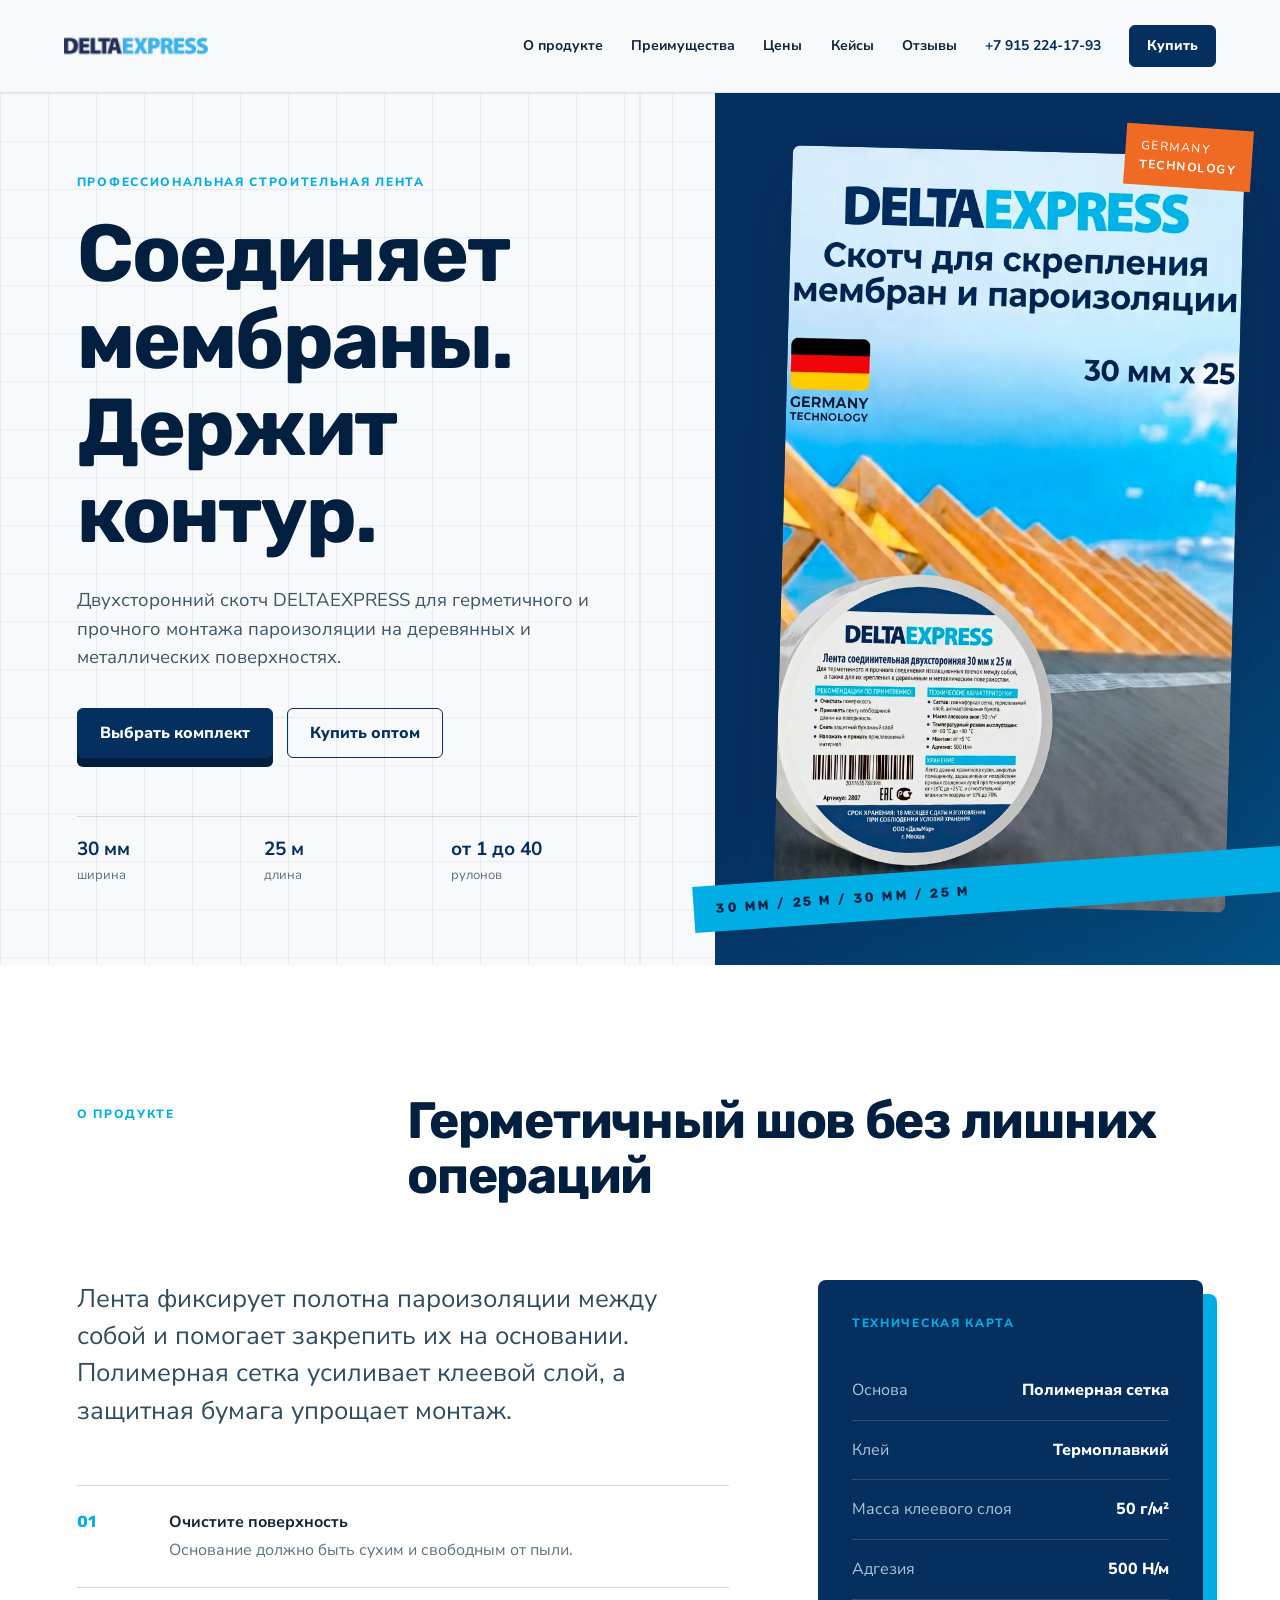
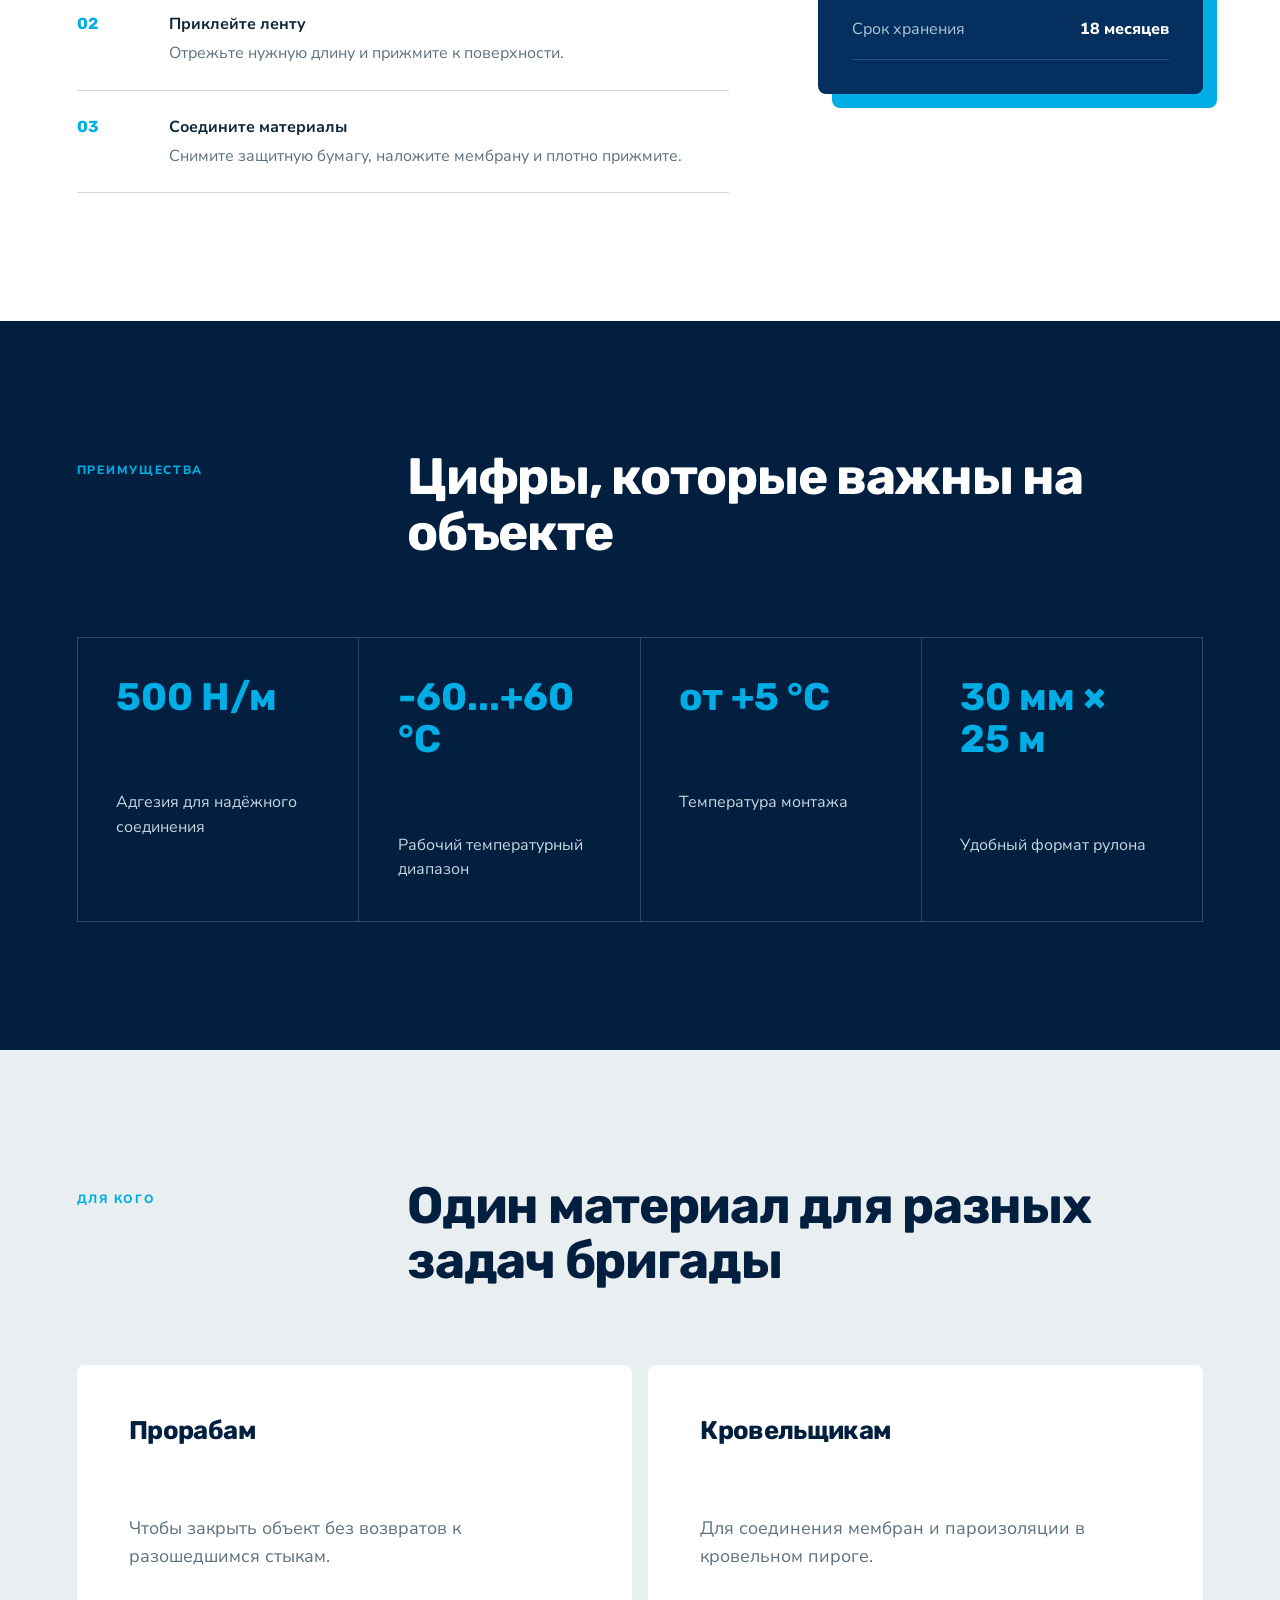
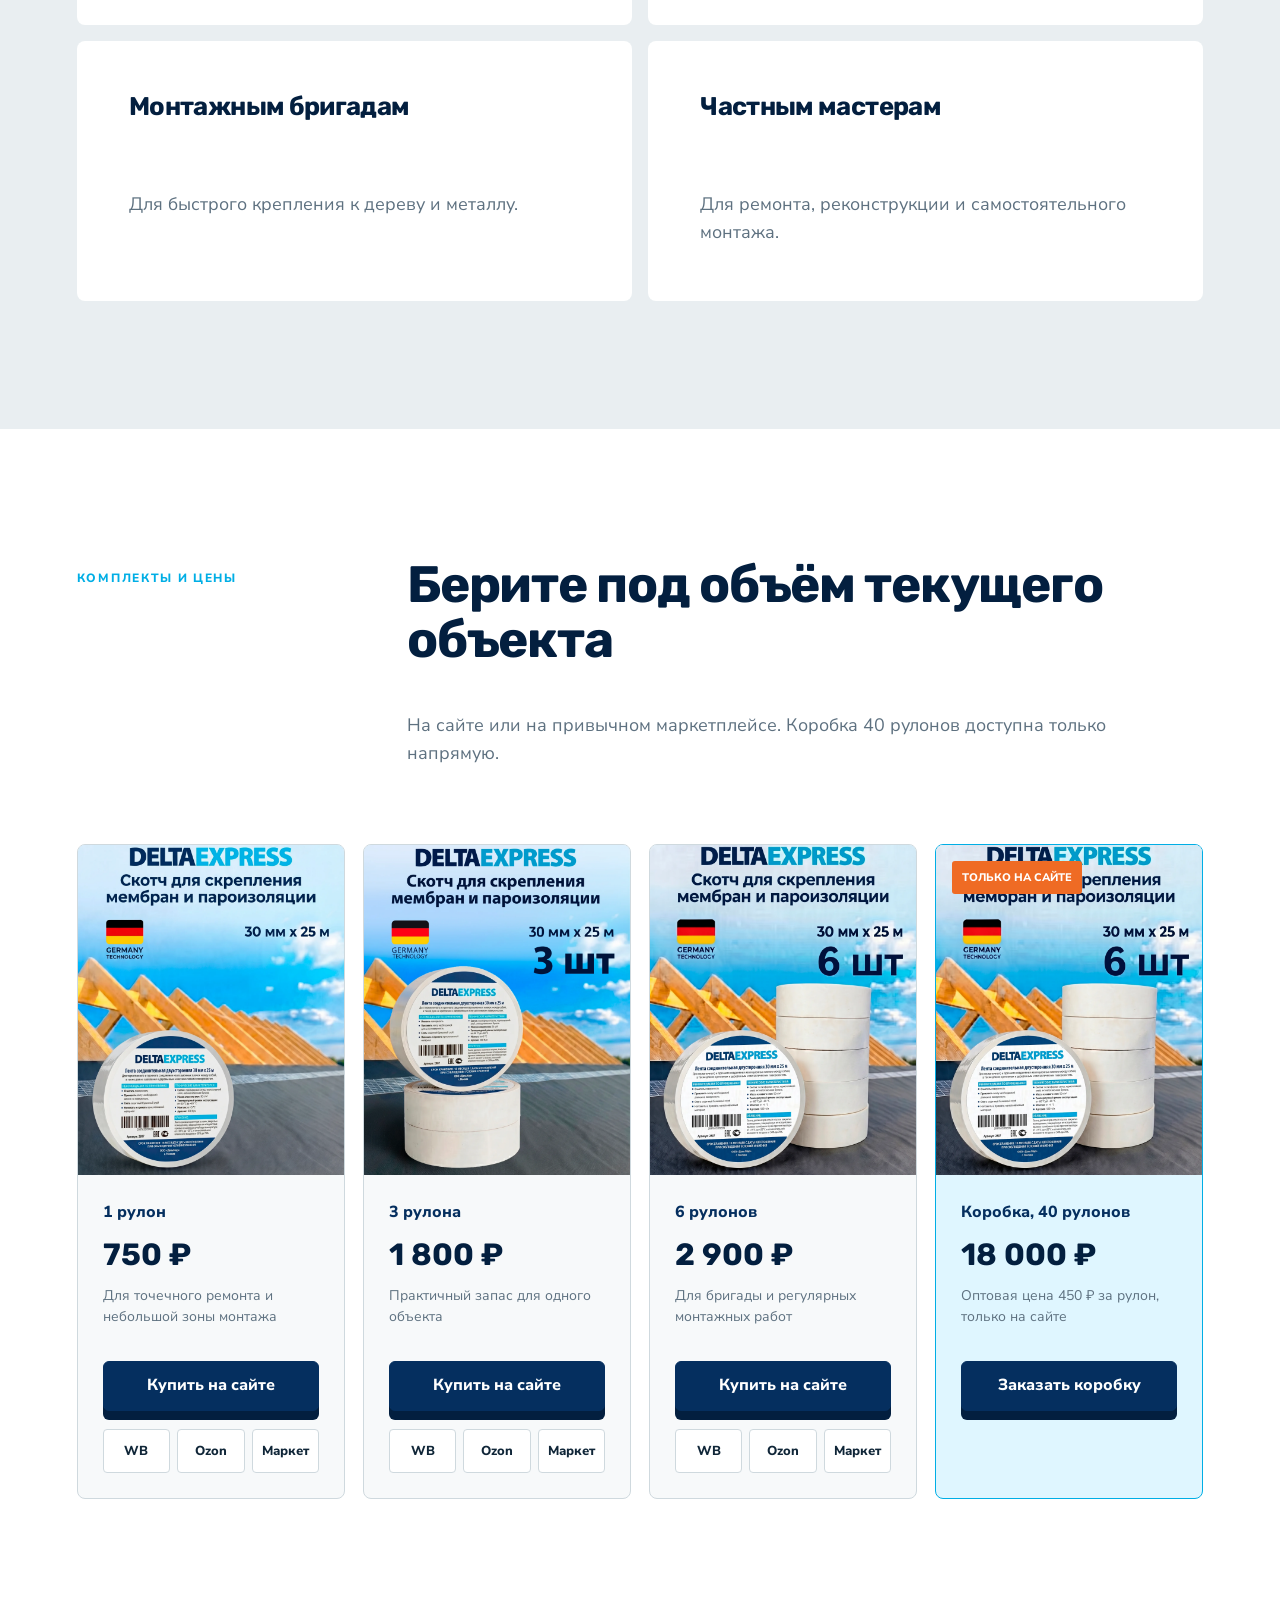
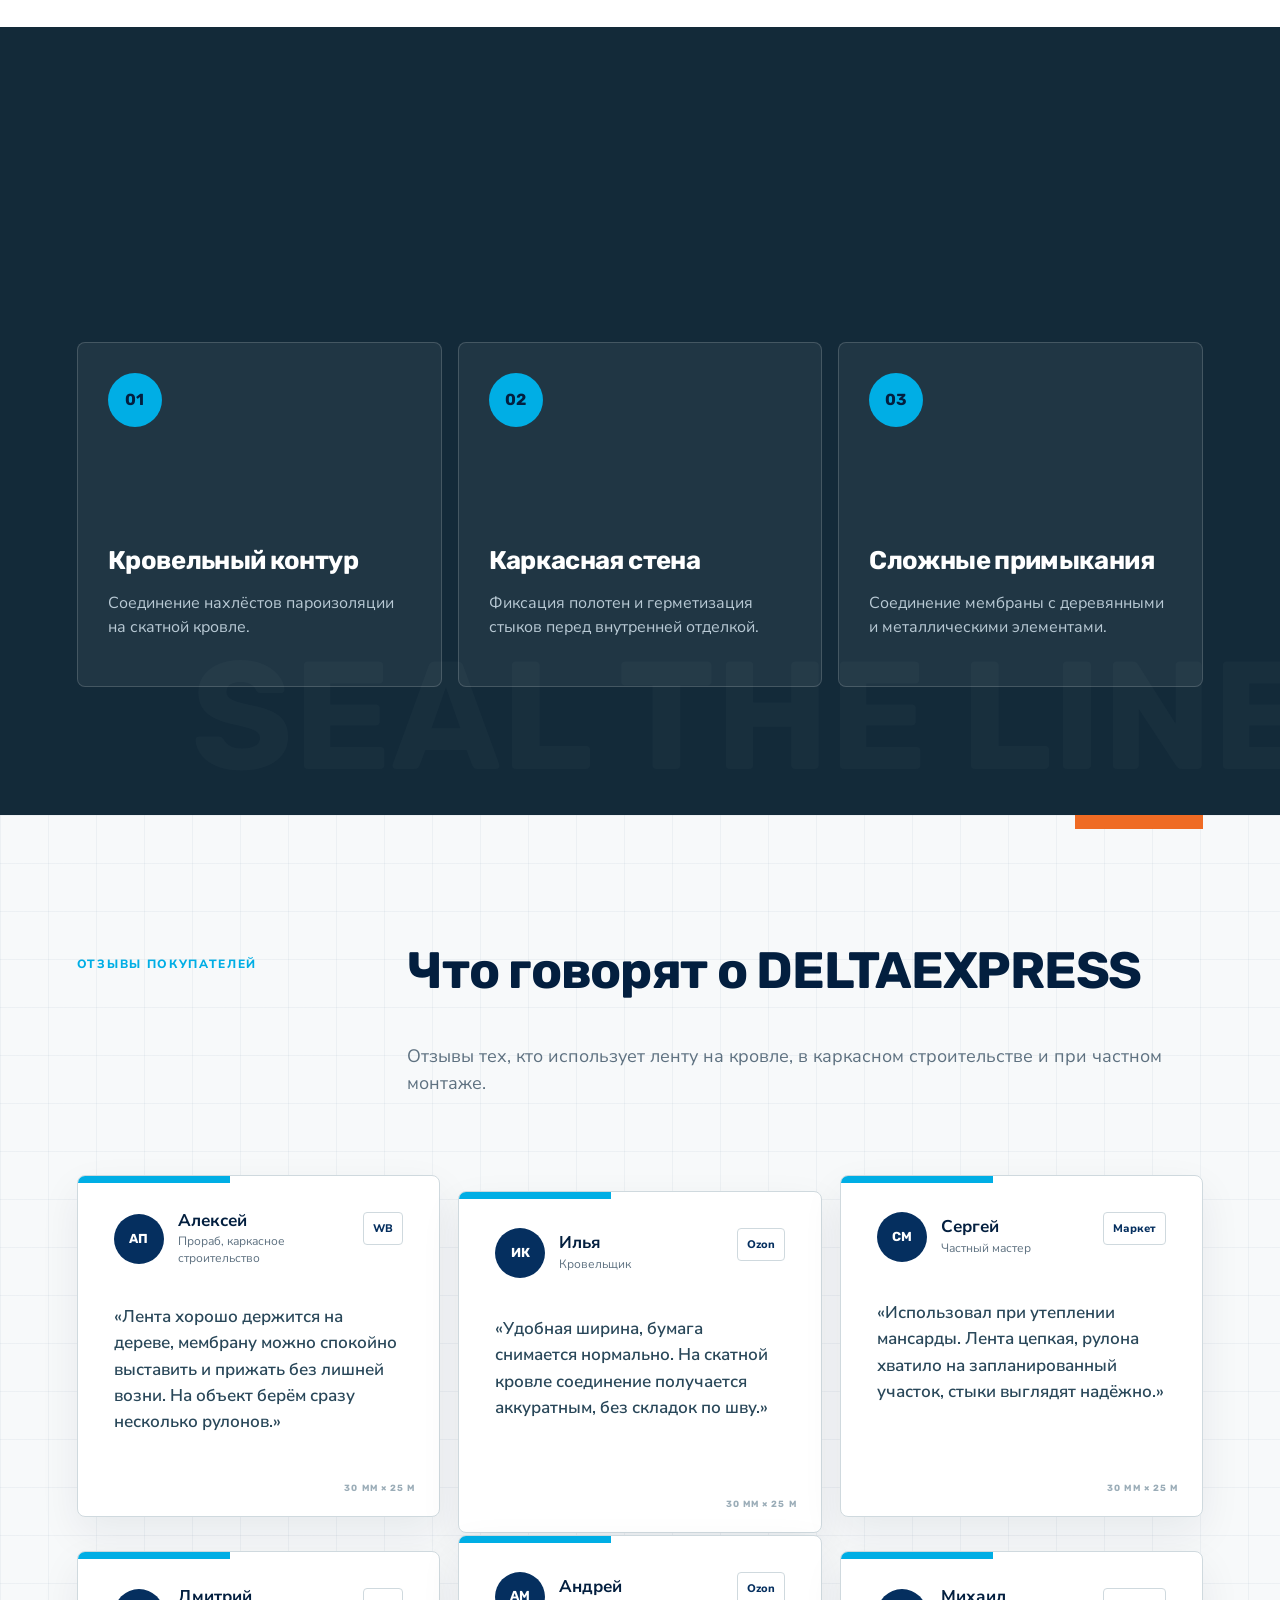
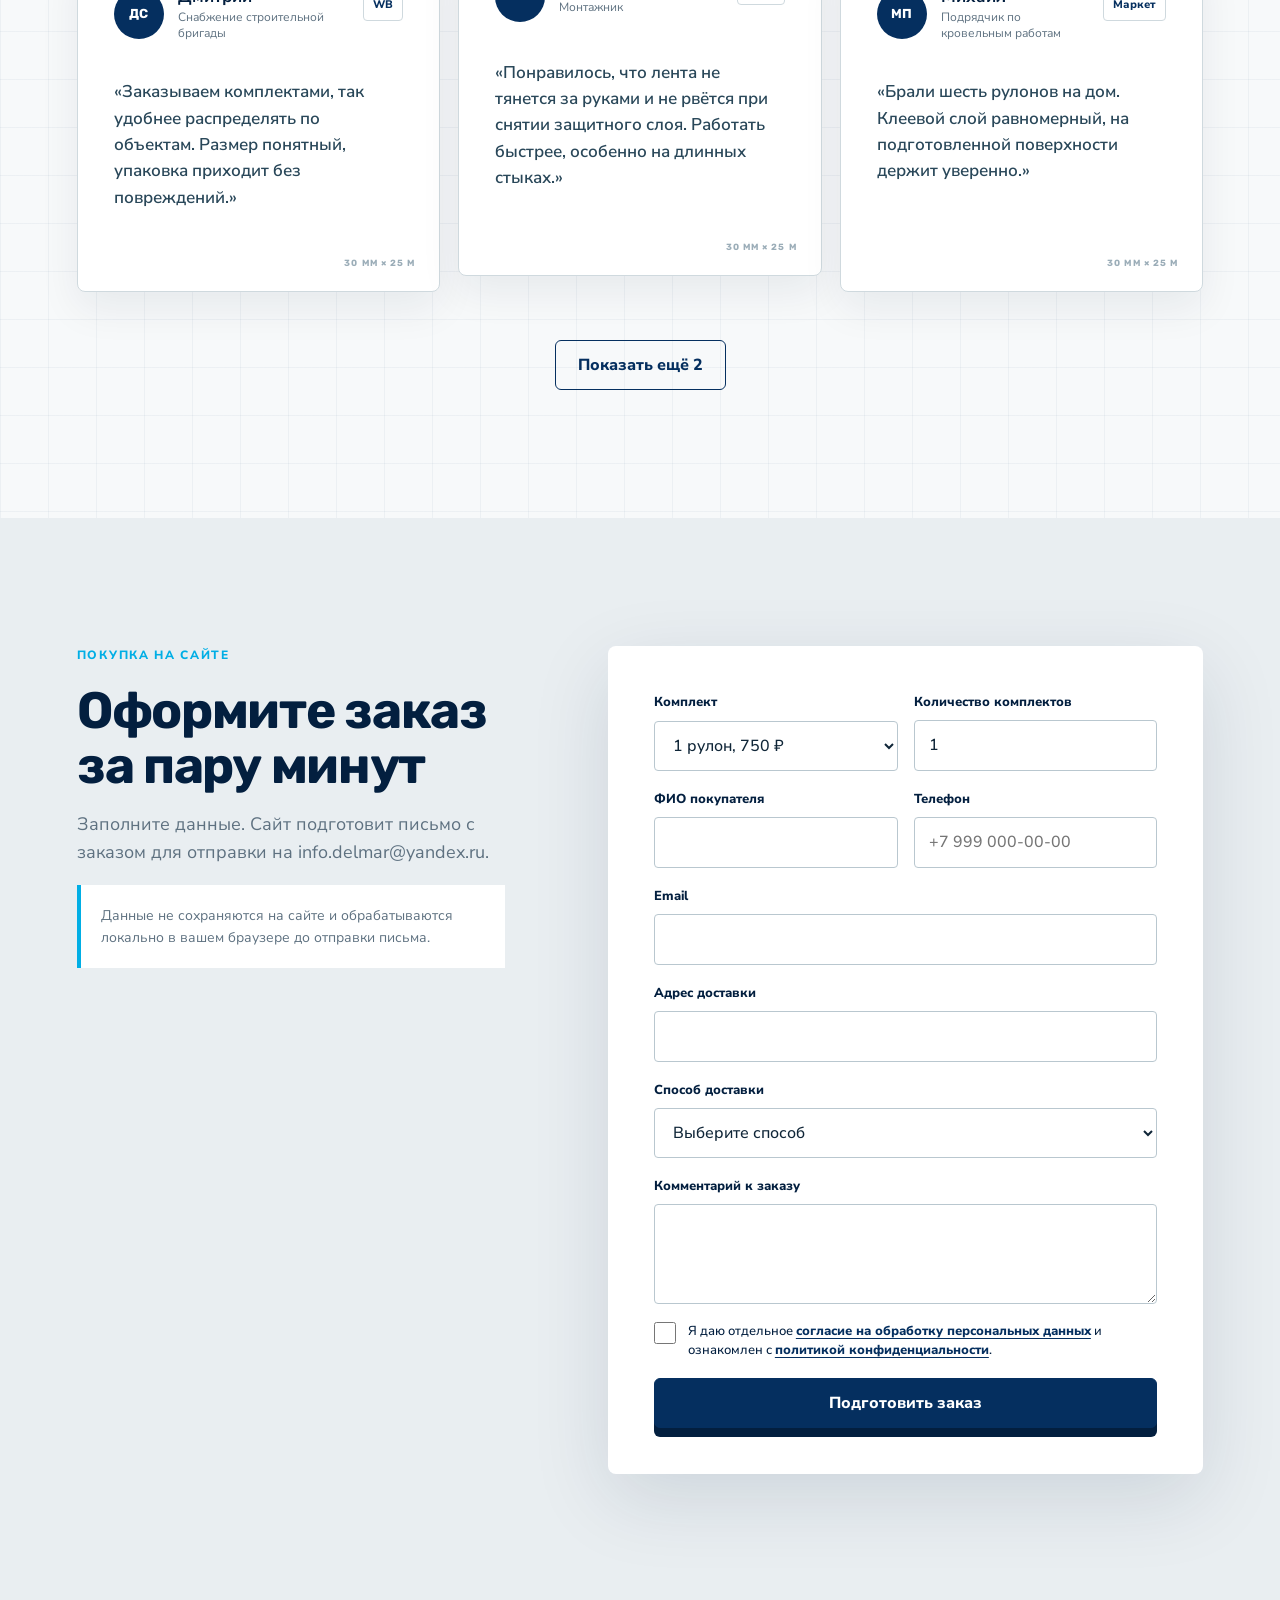
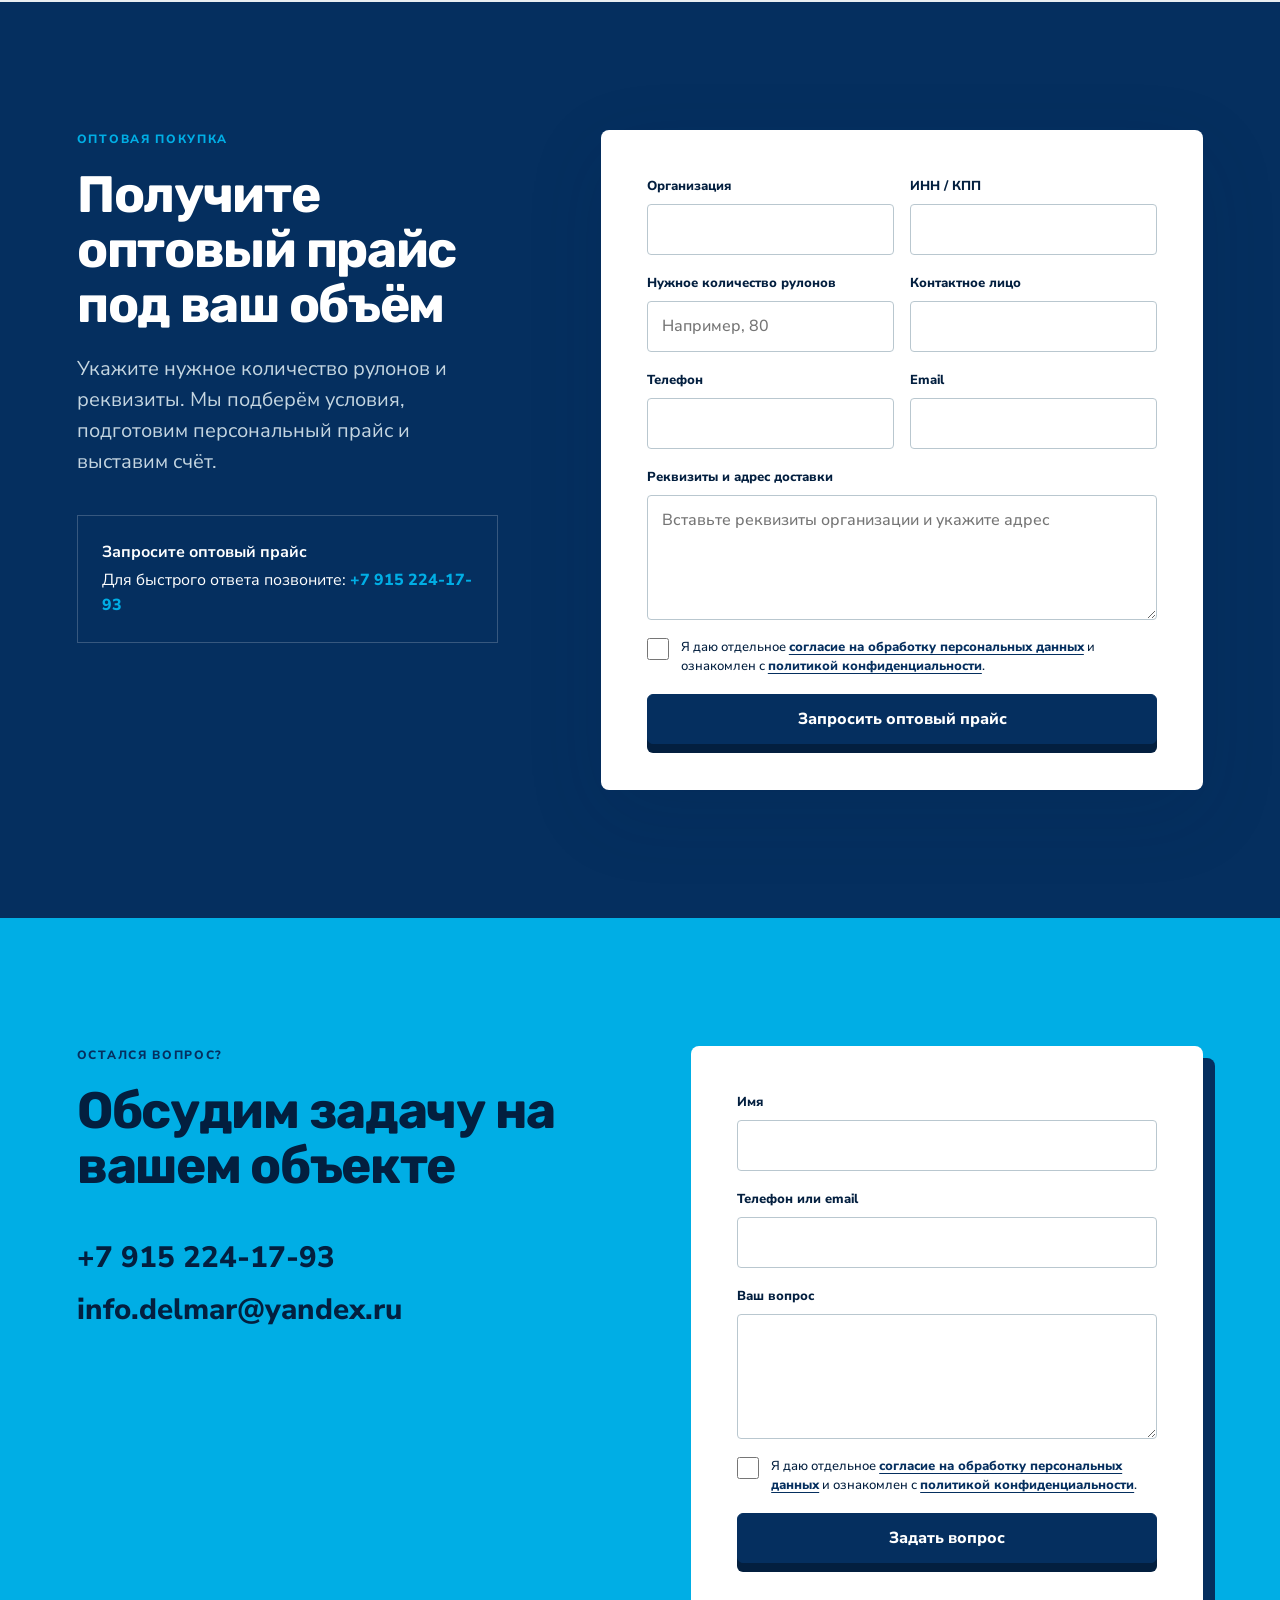
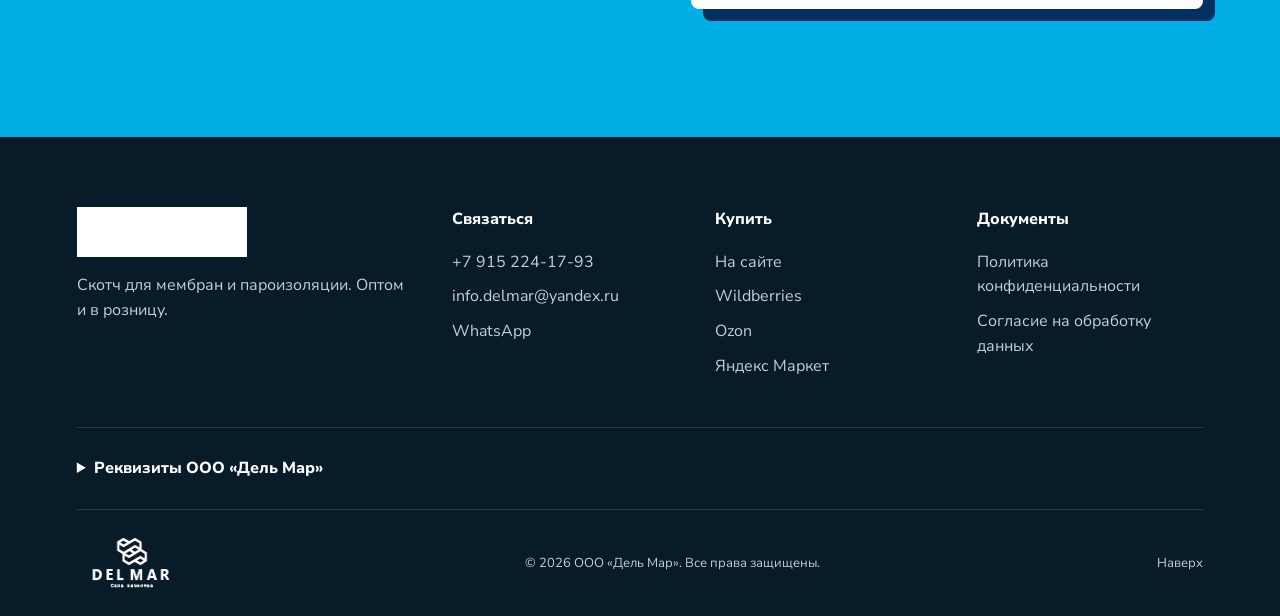
==== index.html @ 0ce765f4 "Add files via upload" ====
<!doctype html>
<html lang="ru">
<head>
  <meta charset="utf-8">
  <meta name="viewport" content="width=device-width, initial-scale=1">
  <meta name="description" content="Профессиональная двухсторонняя лента DELTAEXPRESS 30 мм × 25 м. Розница и оптовые коробки.">
  <meta property="og:title" content="DELTAEXPRESS | Держит контур">
  <meta property="og:description" content="Скотч для герметичного соединения мембран и пароизоляции. Оптом и в розницу.">
  <meta property="og:image" content="[data-uri]">
  <title>DELTAEXPRESS | Скотч для мембран и пароизоляции</title>
  <link rel="icon" href="[data-uri]">
  <style>
@import url("https://fonts.googleapis.com/css2?family=Nunito+Sans:wght@400;500;600;700;800&family=Rubik:wght@500;600;700&display=swap");

:root {
  --navy: #052f5f;
  --navy-deep: #031f3f;
  --cyan: #00aee5;
  --cyan-soft: #dff6ff;
  --orange: #ef6b24;
  --concrete: #e9eef1;
  --paper: #f7f9fa;
  --ink: #102638;
  --muted: #5e7180;
  --white: #ffffff;
  --line: #cfd9de;
  --shadow: 0 24px 80px rgba(3, 31, 63, 0.12);
}

* { box-sizing: border-box; }
html { scroll-behavior: smooth; }
body {
  margin: 0;
  background: var(--paper);
  color: var(--ink);
  font-family: "Nunito Sans", sans-serif;
  font-size: 16px;
  line-height: 1.55;
  overflow-x: hidden;
}
button, input, select, textarea { font: inherit; }
button, a { -webkit-tap-highlight-color: transparent; }
a { color: inherit; text-decoration: none; }
img { display: block; max-width: 100%; }
::selection { background: var(--cyan); color: var(--navy-deep); }

.site-header {
  position: sticky;
  top: 0;
  z-index: 30;
  display: flex;
  align-items: center;
  justify-content: space-between;
  width: 100%;
  padding: 16px clamp(20px, 5vw, 72px);
  background: rgba(247, 249, 250, 0.92);
  border-bottom: 1px solid rgba(5, 47, 95, 0.1);
  backdrop-filter: blur(16px);
}
.brand img { width: 144px; height: auto; mix-blend-mode: multiply; }
.nav { display: flex; align-items: center; gap: clamp(16px, 2.2vw, 36px); font-size: 14px; font-weight: 700; }
.nav a { transition: color 180ms ease; }
.nav a:hover { color: var(--cyan); }
.nav-phone { color: var(--navy); }
.menu-toggle { display: none; width: 48px; height: 48px; border: 0; background: transparent; }
.menu-toggle span { display: block; width: 24px; height: 2px; margin: 6px auto; background: var(--navy); }

.button {
  display: inline-flex;
  min-height: 50px;
  align-items: center;
  justify-content: center;
  padding: 13px 22px;
  border: 1px solid var(--navy);
  border-radius: 6px;
  background: var(--navy);
  color: var(--white);
  font-weight: 800;
  line-height: 1.15;
  cursor: pointer;
  box-shadow: 0 9px 0 var(--navy-deep);
  transition: transform 180ms ease, box-shadow 180ms ease, background 180ms ease;
}
.button:hover { transform: translateY(-2px); box-shadow: 0 11px 0 var(--navy-deep); }
.button:active { transform: translateY(5px); box-shadow: 0 4px 0 var(--navy-deep); }
.button:focus-visible, a:focus-visible, input:focus-visible, select:focus-visible, textarea:focus-visible, summary:focus-visible {
  outline: 3px solid var(--orange);
  outline-offset: 3px;
}
.button-small { min-height: 42px; padding: 10px 17px; box-shadow: none; }
.button-small:hover { box-shadow: none; }
.button-outline { background: transparent; color: var(--navy); box-shadow: none; }
.button-outline:hover { background: var(--cyan-soft); box-shadow: none; }
.button-full { width: 100%; }

.hero {
  position: relative;
  display: grid;
  grid-template-columns: minmax(0, 0.95fr) minmax(440px, 0.75fr);
  min-height: calc(100vh - 81px);
  overflow: hidden;
  background:
    linear-gradient(90deg, transparent 49.9%, rgba(5,47,95,.1) 50%, transparent 50.1%),
    linear-gradient(rgba(5,47,95,.06) 1px, transparent 1px),
    linear-gradient(90deg, rgba(5,47,95,.06) 1px, transparent 1px),
    var(--paper);
  background-size: 100% 100%, 48px 48px, 48px 48px, auto;
}
.hero-copy { display: flex; flex-direction: column; justify-content: center; padding: 80px clamp(24px, 6vw, 96px); }
.eyebrow { margin: 0 0 18px; color: var(--cyan); font-size: 12px; font-weight: 800; letter-spacing: .14em; text-transform: uppercase; }
h1, h2, h3 { margin: 0; color: var(--navy-deep); font-family: "Rubik", sans-serif; line-height: 1.08; letter-spacing: -.025em; }
h1 { max-width: 850px; font-size: clamp(46px, 6.3vw, 102px); }
h2 { max-width: 850px; font-size: clamp(34px, 4vw, 64px); }
h3 { font-size: clamp(20px, 2vw, 29px); }
.hero-lead { max-width: 700px; margin: 28px 0 0; color: #3f5667; font-size: clamp(18px, 1.45vw, 23px); }
.hero-actions { display: flex; flex-wrap: wrap; gap: 14px; margin-top: 36px; }
.hero-facts { display: grid; grid-template-columns: repeat(3, 1fr); gap: 0; max-width: 700px; margin-top: 58px; border-top: 1px solid var(--line); }
.hero-facts span { padding: 18px 20px 0 0; color: var(--muted); font-size: 13px; }
.hero-facts strong { display: block; color: var(--navy); font-size: 19px; }
.hero-visual { position: relative; min-height: 680px; padding: clamp(28px, 4vw, 64px); background: var(--navy); }
.hero-visual::before { content: ""; position: absolute; inset: 0; background: linear-gradient(145deg, transparent 58%, rgba(0,174,229,.27)); }
.hero-image-frame { position: absolute; inset: 58px 8% 58px 12%; overflow: hidden; border-radius: 8px; box-shadow: var(--shadow); transform: rotate(1.5deg); }
.hero-image-frame img { width: 100%; height: 100%; object-fit: cover; object-position: center 52%; transition: transform 800ms cubic-bezier(.2,.75,.2,1); }
.hero-visual:hover .hero-image-frame img { transform: scale(1.025); }
.product-stamp { position: absolute; top: 34px; right: 5%; display: flex; flex-direction: column; padding: 12px 15px; background: var(--orange); color: #fff; font-size: 12px; letter-spacing: .13em; transform: rotate(4deg); }
.measure-strip { position: absolute; left: -4%; bottom: 54px; width: 112%; padding: 13px 22px; overflow: hidden; background: var(--cyan); color: var(--navy-deep); font-family: "Rubik", sans-serif; font-size: 13px; font-weight: 700; letter-spacing: .2em; white-space: nowrap; transform: rotate(-4deg); }

.section { padding: clamp(80px, 10vw, 150px) clamp(22px, 6vw, 96px); }
.section-heading { display: grid; grid-template-columns: minmax(180px, .38fr) minmax(0, 1fr); align-items: start; gap: 28px; margin-bottom: clamp(48px, 6vw, 90px); }
.section-heading .eyebrow { padding-top: 12px; }
.section-heading > p:last-child { grid-column: 2; max-width: 760px; margin: 16px 0 0; color: var(--muted); font-size: 18px; }
.section-heading-light h2 { color: #fff; }

.product { background: #fff; }
.product-layout { display: grid; grid-template-columns: minmax(0, 1.1fr) minmax(320px, .65fr); gap: clamp(36px, 7vw, 112px); }
.large-copy { max-width: 850px; margin: 0; color: #304b5d; font-size: clamp(21px, 2vw, 30px); line-height: 1.45; }
.process-list { display: grid; gap: 0; margin: 56px 0 0; padding: 0; list-style: none; border-top: 1px solid var(--line); }
.process-list li { display: grid; grid-template-columns: 74px 1fr; gap: 18px; padding: 24px 0; border-bottom: 1px solid var(--line); }
.process-list span { color: var(--cyan); font-family: "Rubik", sans-serif; font-weight: 700; }
.process-list p { margin: 0; color: var(--muted); }
.process-list strong { display: block; margin-bottom: 4px; color: var(--ink); }
.spec-card { align-self: start; padding: 34px; background: var(--navy); color: #fff; border-radius: 8px; box-shadow: 14px 14px 0 var(--cyan); }
.spec-label { margin: 0 0 28px; color: var(--cyan); font-size: 12px; font-weight: 800; letter-spacing: .14em; text-transform: uppercase; }
.spec-card dl { margin: 0; }
.spec-card dl div { display: grid; grid-template-columns: 1fr auto; gap: 18px; padding: 17px 0; border-bottom: 1px solid rgba(255,255,255,.16); }
.spec-card dt { color: #aec6d7; }
.spec-card dd { margin: 0; font-weight: 800; text-align: right; }

.benefits { background: var(--navy-deep); }
.benefit-grid { display: grid; grid-template-columns: repeat(4, 1fr); border-top: 1px solid rgba(255,255,255,.18); border-left: 1px solid rgba(255,255,255,.18); }
.benefit-card { min-height: 250px; padding: clamp(24px, 3vw, 42px); border-right: 1px solid rgba(255,255,255,.18); border-bottom: 1px solid rgba(255,255,255,.18); }
.benefit-card strong { display: block; color: var(--cyan); font-family: "Rubik", sans-serif; font-size: clamp(29px, 3vw, 48px); line-height: 1.1; }
.benefit-card p { max-width: 220px; margin: 72px 0 0; color: #c6d5df; }

.audience { background: var(--concrete); }
.audience-grid { display: grid; grid-template-columns: repeat(2, 1fr); gap: 16px; }
.audience-card { min-height: 260px; padding: clamp(28px, 4vw, 54px); background: #fff; border: 1px solid transparent; border-radius: 8px; transition: transform 220ms ease, border-color 220ms ease; }
.audience-card:hover { transform: translateY(-5px); border-color: var(--cyan); }
.audience-card p { max-width: 470px; margin: 70px 0 0; color: var(--muted); font-size: 18px; }

.packs { background: #fff; }
.pack-grid { display: grid; grid-template-columns: repeat(4, minmax(0, 1fr)); gap: 18px; }
.pack-card { overflow: hidden; border: 1px solid var(--line); border-radius: 8px; background: var(--paper); transition: transform 220ms ease, box-shadow 220ms ease; }
.pack-card:hover { transform: translateY(-6px); box-shadow: var(--shadow); }
.pack-card-wholesale { background: var(--cyan-soft); border-color: var(--cyan); }
.pack-image { position: relative; height: 330px; overflow: hidden; background: #dbe9f0; }
.pack-image img { width: 100%; height: 100%; object-fit: cover; object-position: center 60%; transition: transform 450ms ease; }
.pack-card:hover .pack-image img { transform: scale(1.035); }
.only-site { position: absolute; top: 16px; left: 16px; padding: 8px 10px; border-radius: 3px; background: var(--orange); color: #fff; font-size: 11px; font-weight: 800; text-transform: uppercase; }
.pack-body { padding: 25px; }
.pack-count { margin: 0; color: var(--navy); font-weight: 800; }
.pack-price { margin: 6px 0; color: var(--navy-deep); font-family: "Rubik", sans-serif; font-size: clamp(27px, 2.4vw, 38px); font-weight: 700; }
.pack-note { min-height: 52px; margin: 0 0 24px; color: var(--muted); font-size: 14px; }
.market-links { display: grid; grid-template-columns: repeat(3, 1fr); gap: 7px; margin-top: 18px; }
.market-links a { display: flex; min-height: 44px; align-items: center; justify-content: center; border: 1px solid var(--line); border-radius: 4px; background: #fff; font-size: 13px; font-weight: 800; transition: border-color 180ms ease, color 180ms ease; }
.market-links a:hover { border-color: var(--cyan); color: var(--navy); }

.cases { position: relative; overflow: hidden; background: #132a39; }
.cases::after { content: "SEAL THE LINE"; position: absolute; right: -30px; bottom: -20px; color: rgba(255,255,255,.025); font-family: "Rubik", sans-serif; font-size: clamp(70px, 12vw, 180px); font-weight: 700; white-space: nowrap; }
.case-grid { position: relative; z-index: 1; display: grid; grid-template-columns: repeat(3, 1fr); gap: 16px; }
.case-card { min-height: 330px; padding: 30px; background: rgba(255,255,255,.06); border: 1px solid rgba(255,255,255,.16); border-radius: 8px; }
.case-card > span { display: inline-flex; width: 54px; height: 54px; align-items: center; justify-content: center; border-radius: 50%; background: var(--cyan); color: var(--navy-deep); font-family: "Rubik", sans-serif; font-weight: 700; }
.case-card div { margin-top: 120px; }
.case-card h3 { color: #fff; }
.case-card p { color: #b9cad5; }

.testimonials {
  position: relative;
  overflow: hidden;
  background:
    linear-gradient(rgba(5,47,95,.045) 1px, transparent 1px),
    linear-gradient(90deg, rgba(5,47,95,.045) 1px, transparent 1px),
    var(--paper);
  background-size: 48px 48px, 48px 48px, auto;
}
.testimonials::after {
  content: "";
  position: absolute;
  top: 0;
  right: 6vw;
  width: clamp(80px, 10vw, 160px);
  height: 14px;
  background: var(--orange);
}
.testimonials-heading { position: relative; z-index: 1; }
.testimonial-grid {
  position: relative;
  z-index: 1;
  display: grid;
  grid-template-columns: repeat(3, minmax(0, 1fr));
  gap: 18px;
}
.testimonial-card {
  position: relative;
  display: flex;
  min-height: 330px;
  flex-direction: column;
  padding: clamp(24px, 3vw, 36px);
  overflow: hidden;
  border: 1px solid var(--line);
  border-radius: 8px;
  background: #fff;
  box-shadow: 0 16px 42px rgba(3, 31, 63, .07);
  animation: testimonial-in 420ms both;
  transition: transform 220ms ease, border-color 220ms ease, box-shadow 220ms ease;
}
.testimonial-card:nth-child(2n) { transform: translateY(16px); }
.testimonial-card:hover {
  transform: translateY(-5px);
  border-color: var(--cyan);
  box-shadow: 0 24px 60px rgba(3, 31, 63, .12);
}
.testimonial-card:nth-child(2n):hover { transform: translateY(11px); }
.testimonial-card.is-testimonial-hidden { display: none; }
.testimonial-card::before {
  content: "";
  position: absolute;
  top: 0;
  left: 0;
  width: 42%;
  height: 7px;
  background: var(--cyan);
}
.testimonial-profile { display: grid; grid-template-columns: 50px minmax(0, 1fr) auto; gap: 14px; align-items: center; }
.testimonial-avatar {
  display: inline-flex;
  width: 50px;
  height: 50px;
  align-items: center;
  justify-content: center;
  border-radius: 50%;
  background: var(--navy);
  color: #fff;
  font-family: "Rubik", sans-serif;
  font-size: 13px;
  font-weight: 700;
}
.testimonial-profile h3 { font-family: "Nunito Sans", sans-serif; font-size: 17px; letter-spacing: 0; }
.testimonial-profile p { margin: 3px 0 0; color: var(--muted); font-size: 12px; line-height: 1.35; }
.testimonial-source {
  align-self: start;
  padding: 7px 9px;
  border: 1px solid var(--line);
  border-radius: 4px;
  color: var(--navy);
  font-size: 11px;
  font-weight: 800;
  transition: border-color 180ms ease, color 180ms ease, background 180ms ease;
}
.testimonial-source:hover { border-color: var(--cyan); background: var(--cyan-soft); }
.testimonial-card blockquote {
  margin: 38px 0 44px;
  color: #294759;
  font-size: clamp(17px, 1.25vw, 20px);
  font-weight: 600;
  line-height: 1.55;
}
.testimonial-mark {
  position: absolute;
  right: 24px;
  bottom: 20px;
  color: #9badb8;
  font-family: "Rubik", sans-serif;
  font-size: 9px;
  font-weight: 700;
  letter-spacing: .12em;
}
.testimonials-more { display: flex; justify-content: center; margin-top: 64px; }

@keyframes testimonial-in {
  from { opacity: 0; transform: translateY(14px); }
  to { opacity: 1; }
}

.forms-section { display: grid; grid-template-columns: minmax(0, .72fr) minmax(460px, 1fr); gap: clamp(48px, 8vw, 120px); background: var(--concrete); }
.form-intro { align-self: start; position: sticky; top: 120px; }
.form-intro p:not(.eyebrow) { max-width: 560px; color: var(--muted); font-size: 18px; }
.privacy-note { padding: 20px; border-left: 4px solid var(--cyan); background: #fff; font-size: 14px !important; }
.order-form, .wholesale-form, .feedback-form { display: grid; gap: 18px; padding: clamp(24px, 4vw, 46px); background: #fff; border-radius: 8px; box-shadow: var(--shadow); }
.field-row { display: grid; grid-template-columns: repeat(2, minmax(0, 1fr)); gap: 16px; }
label { display: grid; gap: 8px; color: var(--navy-deep); font-size: 13px; font-weight: 800; }
input, select, textarea { width: 100%; min-height: 50px; padding: 12px 14px; border: 1px solid #b9c7cf; border-radius: 4px; background: #fff; color: var(--ink); font-size: 16px; font-weight: 500; transition: border-color 180ms ease, box-shadow 180ms ease; }
textarea { resize: vertical; }
input:focus, select:focus, textarea:focus { border-color: var(--cyan); box-shadow: 0 0 0 3px rgba(0,174,229,.15); outline: none; }
.consent-field { display: grid; grid-template-columns: 22px 1fr; gap: 12px; align-items: start; font-size: 13px; font-weight: 500; line-height: 1.45; }
.consent-field input { width: 22px; min-height: 22px; margin: 0; accent-color: var(--navy); }
.consent-field a { color: var(--navy); font-weight: 800; text-decoration: underline; text-underline-offset: 3px; }
.form-status { margin: 0; padding: 13px; border: 1px solid #79c69a; border-radius: 4px; background: #e8f8ef; color: #155b35; font-weight: 700; }

.wholesale { display: grid; grid-template-columns: minmax(0, .7fr) minmax(460px, 1fr); gap: clamp(48px, 8vw, 120px); background: var(--navy); }
.wholesale h2 { color: #fff; }
.wholesale-copy > p:not(.eyebrow) { max-width: 560px; color: #c5d6e1; font-size: 20px; }
.wholesale-callout { display: grid; gap: 4px; margin-top: 38px; padding: 24px; border: 1px solid rgba(255,255,255,.2); color: #fff; }
.wholesale-callout a { color: var(--cyan); font-weight: 800; }

.contact { display: grid; grid-template-columns: minmax(0, .8fr) minmax(420px, .8fr); gap: clamp(48px, 8vw, 120px); background: var(--cyan); }
.contact .eyebrow { color: var(--navy); }
.contact-direct { display: grid; gap: 6px; margin-top: 42px; color: var(--navy-deep); font-size: clamp(20px, 2.3vw, 34px); font-weight: 800; }
.contact .feedback-form { box-shadow: 12px 12px 0 var(--navy); }

.footer { padding: 70px clamp(22px, 6vw, 96px) 28px; background: #071b29; color: #c1d0d9; }
.footer-top { display: grid; grid-template-columns: 1.5fr repeat(3, 1fr); gap: 36px; padding-bottom: 48px; border-bottom: 1px solid rgba(255,255,255,.14); }
.footer-brand img { width: 170px; filter: brightness(0) invert(1); }
.footer-brand p { max-width: 330px; }
.footer-column { display: flex; flex-direction: column; gap: 10px; }
.footer-title { margin: 0 0 8px; color: #fff; font-weight: 800; }
.footer a:hover { color: var(--cyan); }
.requisites { padding: 28px 0; border-bottom: 1px solid rgba(255,255,255,.14); }
.requisites summary { color: #fff; font-weight: 800; cursor: pointer; }
.requisites-grid { display: grid; grid-template-columns: repeat(3, 1fr); gap: 20px 40px; margin-top: 28px; }
.requisites-grid p { margin: 0; font-size: 13px; }
.requisites-grid strong { display: block; color: #fff; }
.footer-bottom { display: flex; align-items: center; justify-content: space-between; gap: 28px; padding-top: 28px; font-size: 13px; }
.footer-bottom img { width: 110px; filter: brightness(0) invert(1); }

[data-reveal] { opacity: 0; transform: translateY(18px); transition: opacity 500ms ease, transform 500ms ease; }
[data-reveal].is-visible { opacity: 1; transform: translateY(0); }

.legal-page { min-height: 100vh; background: var(--paper); }
.legal-header { display: flex; align-items: center; justify-content: space-between; padding: 20px clamp(20px, 5vw, 72px); border-bottom: 1px solid var(--line); background: #fff; }
.legal-header img { width: 150px; }
.legal-header a:last-child { color: var(--navy); font-weight: 800; }
.legal-content { max-width: 980px; margin: 0 auto; padding: clamp(60px, 8vw, 110px) 22px; }
.legal-content h1 { font-size: clamp(34px, 5vw, 66px); }
.legal-meta { margin: 22px 0 54px; color: var(--muted); }
.legal-content h2 { margin: 48px 0 18px; font-size: clamp(24px, 3vw, 38px); }
.legal-content h3 { margin: 32px 0 12px; font-size: 20px; }
.legal-content p, .legal-content li { color: #405667; }
.legal-content li + li { margin-top: 8px; }
.legal-notice { margin: 40px 0; padding: 24px; border-left: 5px solid var(--cyan); background: #fff; }

@media (max-width: 1180px) {
  .nav a:not(.nav-phone) { display: none; }
  .hero { grid-template-columns: 1fr 470px; }
  .pack-grid { grid-template-columns: repeat(2, 1fr); }
  .benefit-grid { grid-template-columns: repeat(2, 1fr); }
  .footer-top { grid-template-columns: repeat(2, 1fr); }
}

@media (max-width: 850px) {
  .site-header { padding: 13px 20px; }
  .menu-toggle { display: block; cursor: pointer; }
  .nav { position: absolute; top: 74px; left: 12px; right: 12px; display: none; flex-direction: column; align-items: stretch; padding: 22px; background: #fff; border: 1px solid var(--line); box-shadow: var(--shadow); }
  .nav.is-open { display: flex; }
  .nav a:not(.nav-phone) { display: block; min-height: 44px; padding: 10px 0; }
  .nav-phone { min-height: 44px; padding: 10px 0; }
  .hero { grid-template-columns: 1fr; }
  .hero-copy { padding: 70px 22px 48px; }
  .hero-visual { min-height: 640px; }
  .section-heading { grid-template-columns: 1fr; gap: 10px; }
  .section-heading .eyebrow { padding-top: 0; }
  .section-heading > p:last-child { grid-column: 1; }
  .product-layout, .forms-section, .wholesale, .contact { grid-template-columns: 1fr; }
  .form-intro { position: static; }
  .case-grid { grid-template-columns: 1fr; }
  .testimonial-grid { grid-template-columns: repeat(2, minmax(0, 1fr)); }
  .case-card { min-height: 270px; }
  .case-card div { margin-top: 80px; }
  .requisites-grid { grid-template-columns: repeat(2, 1fr); }
}

@media (max-width: 580px) {
  .brand img { width: 126px; }
  .hero { min-height: auto; }
  h1 { font-size: clamp(40px, 12.2vw, 62px); }
  .hero-actions { display: grid; }
  .hero-actions .button { width: 100%; }
  .hero-facts { grid-template-columns: 1fr; margin-top: 44px; }
  .hero-facts span { padding: 14px 0; border-bottom: 1px solid var(--line); }
  .hero-visual { min-height: 520px; padding: 20px; }
  .hero-image-frame { inset: 34px 7% 48px; }
  .section { padding: 76px 20px; }
  .section-heading { margin-bottom: 42px; }
  .product-layout { gap: 46px; }
  .spec-card { padding: 25px; box-shadow: 8px 8px 0 var(--cyan); }
  .spec-card dl div { grid-template-columns: 1fr; gap: 4px; }
  .spec-card dd { text-align: left; }
  .benefit-grid, .audience-grid, .pack-grid, .testimonial-grid { grid-template-columns: 1fr; }
  .testimonial-card, .testimonial-card:nth-child(2n) { min-height: 300px; transform: none; }
  .testimonial-card:hover, .testimonial-card:nth-child(2n):hover { transform: translateY(-4px); }
  .testimonial-profile { grid-template-columns: 46px minmax(0, 1fr) auto; gap: 11px; }
  .testimonial-avatar { width: 46px; height: 46px; }
  .testimonial-card blockquote { margin-top: 30px; }
  .testimonials-more { margin-top: 36px; }
  .benefit-card { min-height: 210px; }
  .benefit-card p { margin-top: 54px; }
  .pack-image { height: 380px; }
  .field-row { grid-template-columns: 1fr; }
  .order-form, .wholesale-form, .feedback-form { padding: 22px; }
  .footer-top { grid-template-columns: 1fr; }
  .requisites-grid { grid-template-columns: 1fr; }
  .footer-bottom { align-items: flex-start; flex-direction: column; }
}

@media (prefers-reduced-motion: reduce) {
  html { scroll-behavior: auto; }
  *, *::before, *::after { transition-duration: .01ms !important; animation-duration: .01ms !important; animation-iteration-count: 1 !important; }
  [data-reveal] { opacity: 1; transform: none; }
}

.legal-dialog {
  width: min(1080px, calc(100% - 28px));
  max-width: none;
  max-height: 92vh;
  padding: 0;
  overflow: hidden;
  border: 0;
  border-radius: 10px;
  background: var(--paper);
  box-shadow: 0 30px 100px rgba(3, 31, 63, .35);
}
.legal-dialog::backdrop { background: rgba(3, 20, 34, .72); backdrop-filter: blur(5px); }
.legal-dialog-toolbar {
  position: sticky;
  top: 0;
  z-index: 5;
  display: flex;
  justify-content: flex-end;
  padding: 12px 16px;
  background: #fff;
  border-bottom: 1px solid var(--line);
}
.legal-dialog-close {
  min-height: 42px;
  padding: 9px 16px;
  border: 1px solid var(--navy);
  border-radius: 5px;
  background: var(--navy);
  color: #fff;
  font-weight: 800;
  cursor: pointer;
}
.legal-dialog-scroll { max-height: calc(92vh - 67px); overflow-y: auto; }
.legal-dialog .legal-page { min-height: auto; }
.legal-dialog .legal-header { display: none; }

</style>
</head>
<body>
<link rel="preload" as="image" href="[data-uri]"/><link rel="preload" as="image" href="[data-uri]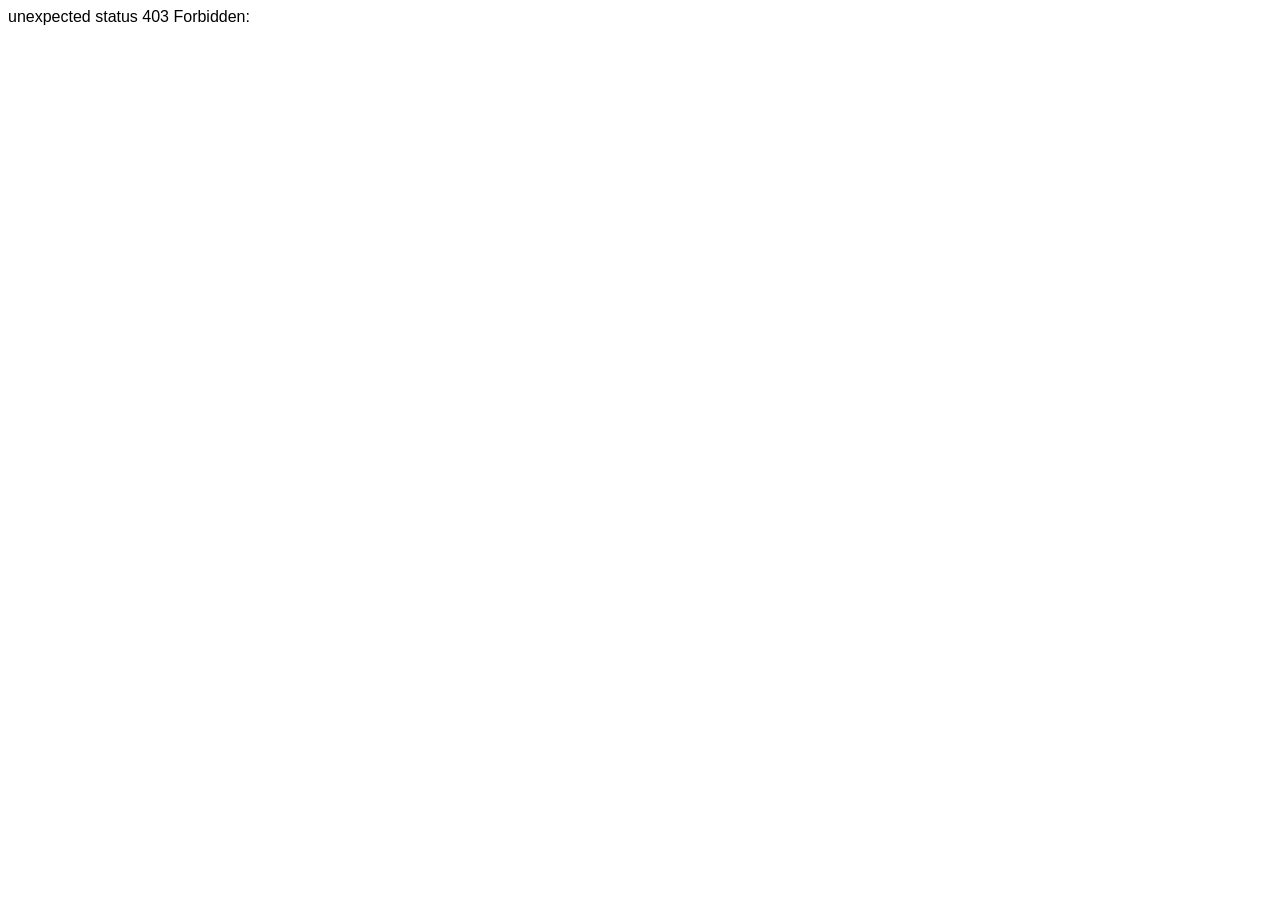
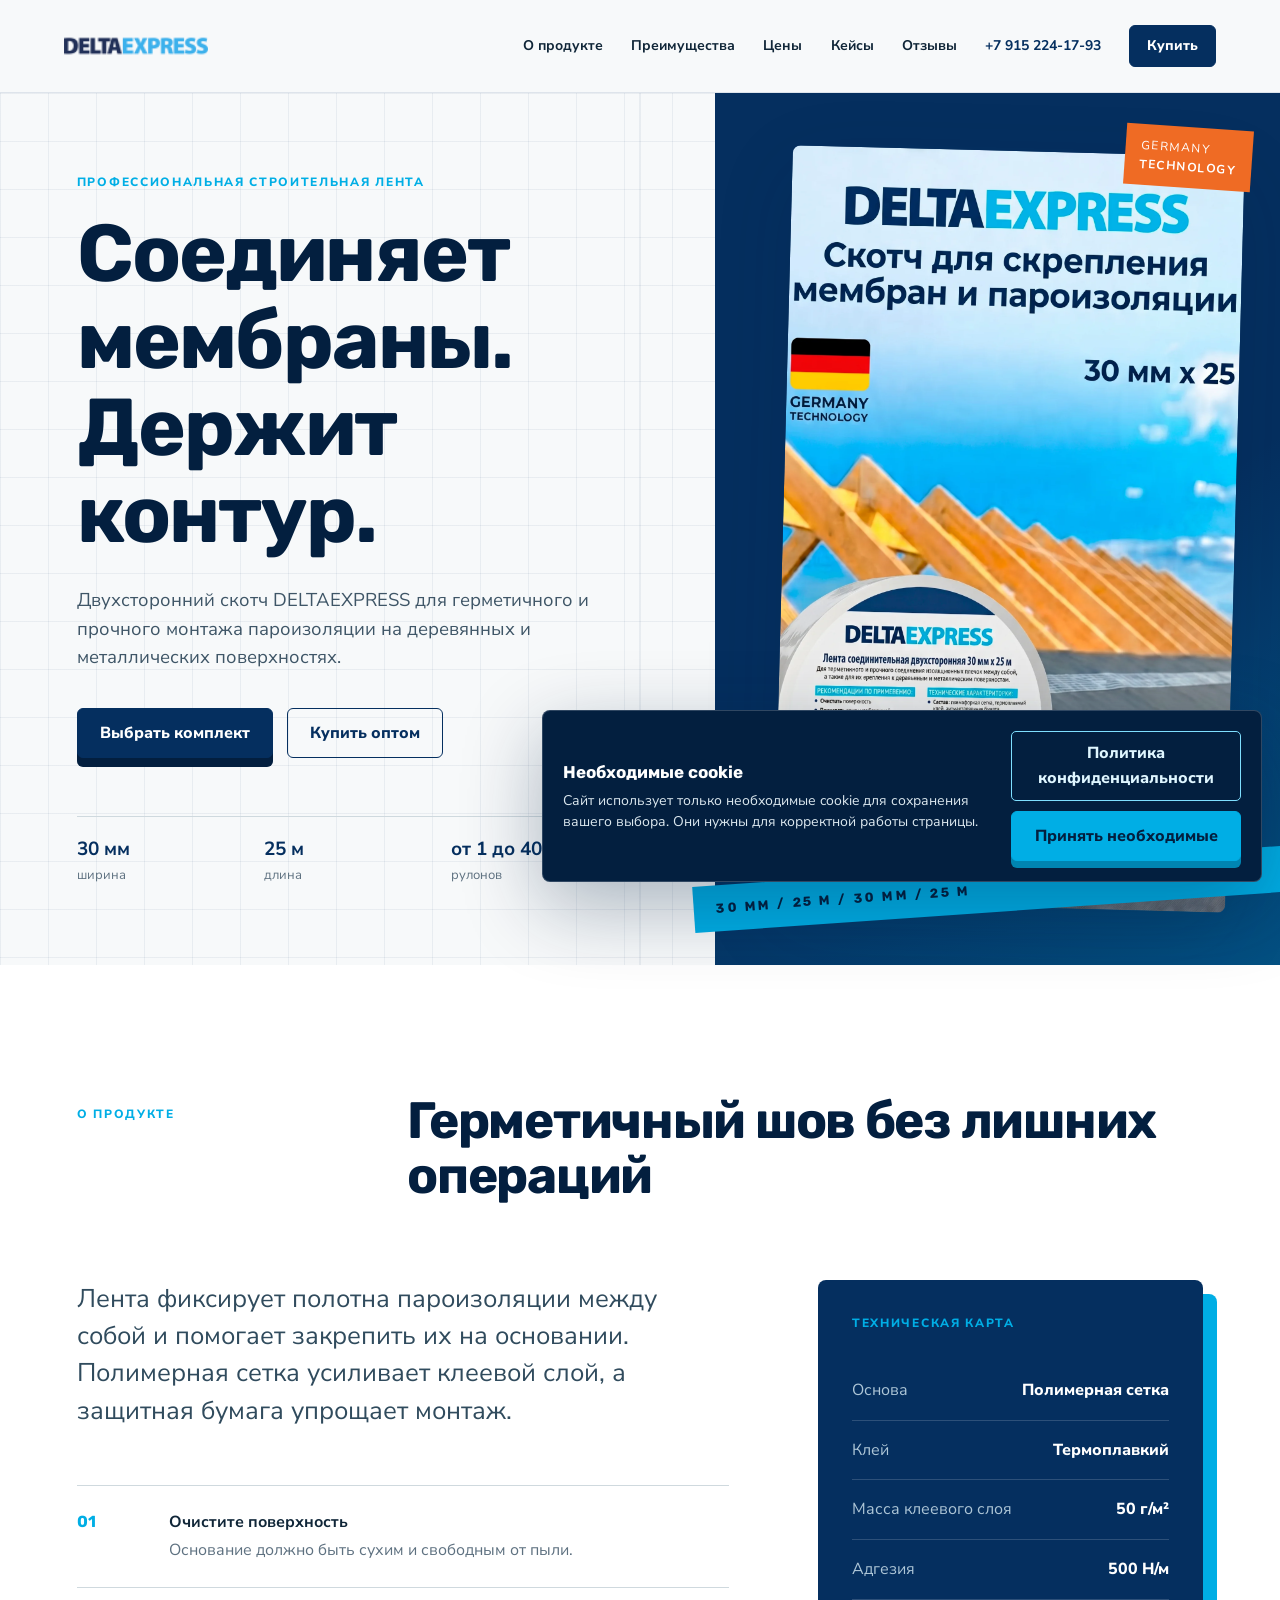
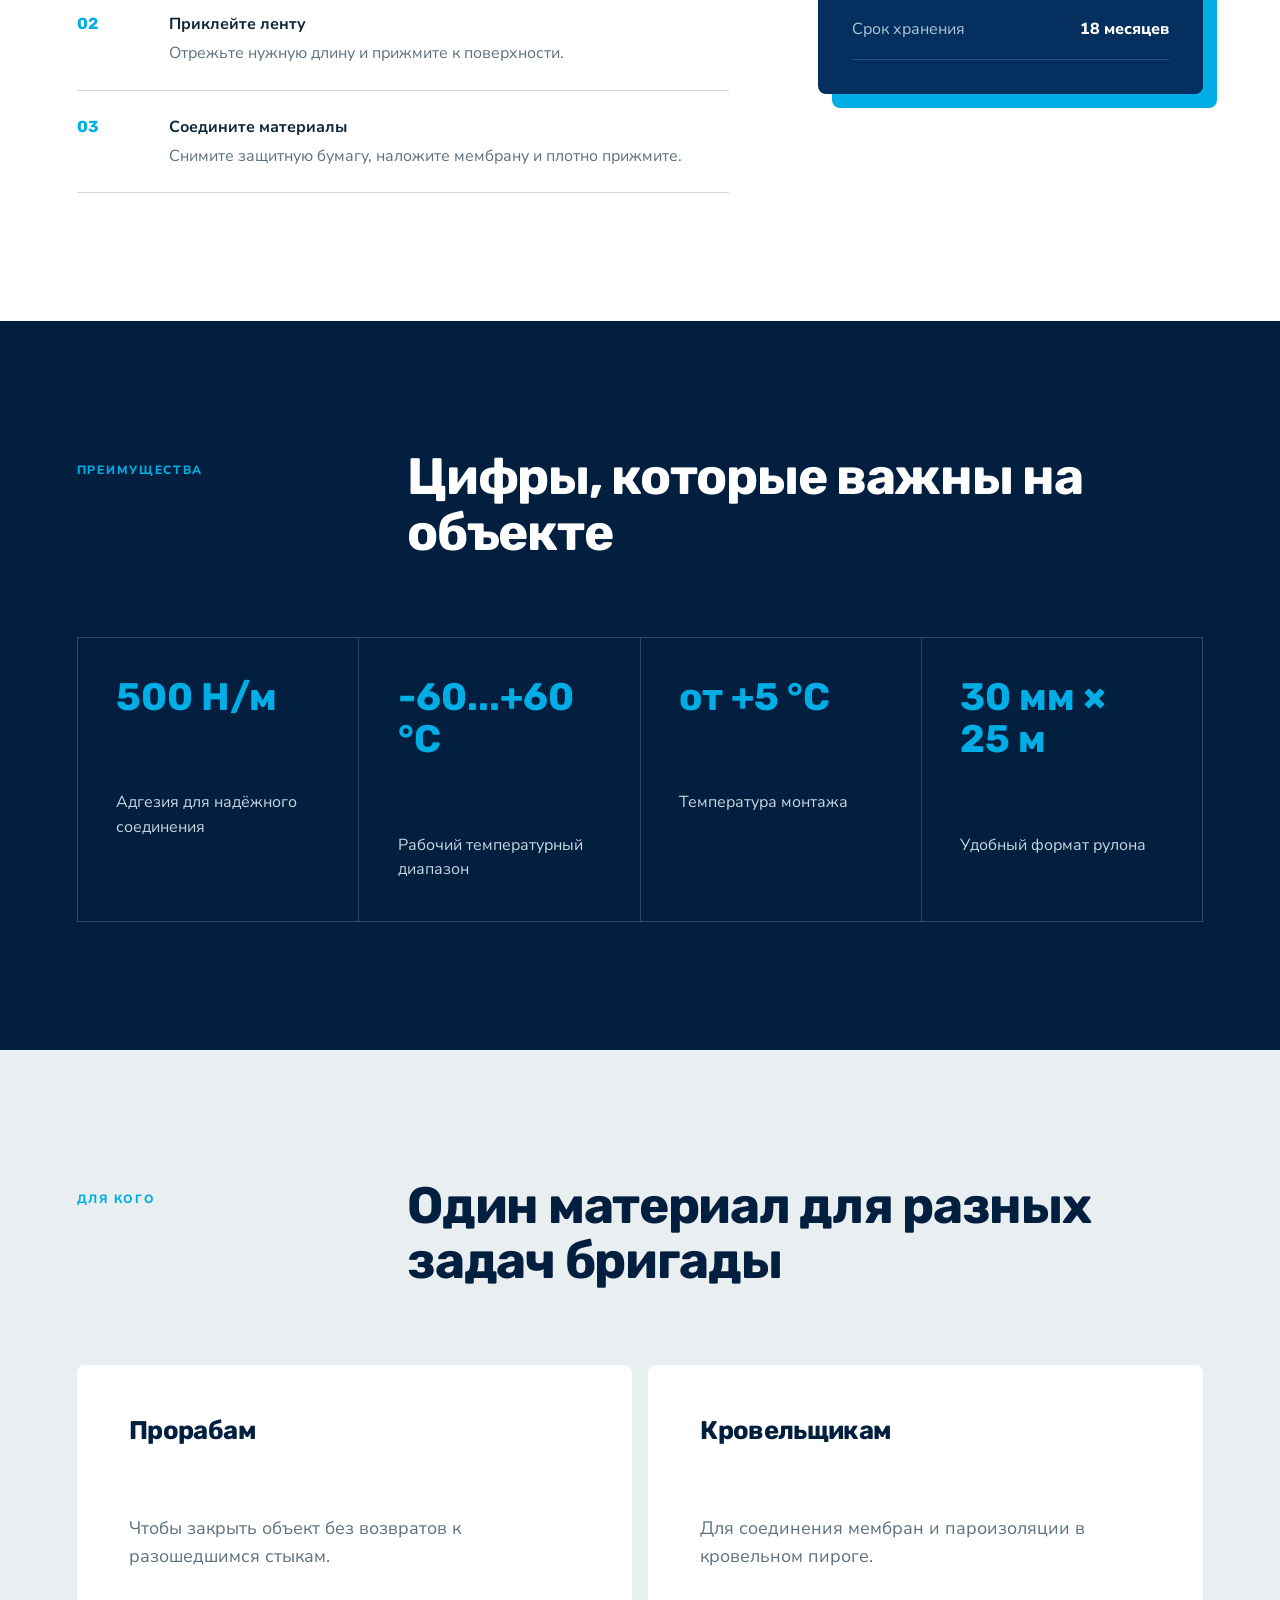
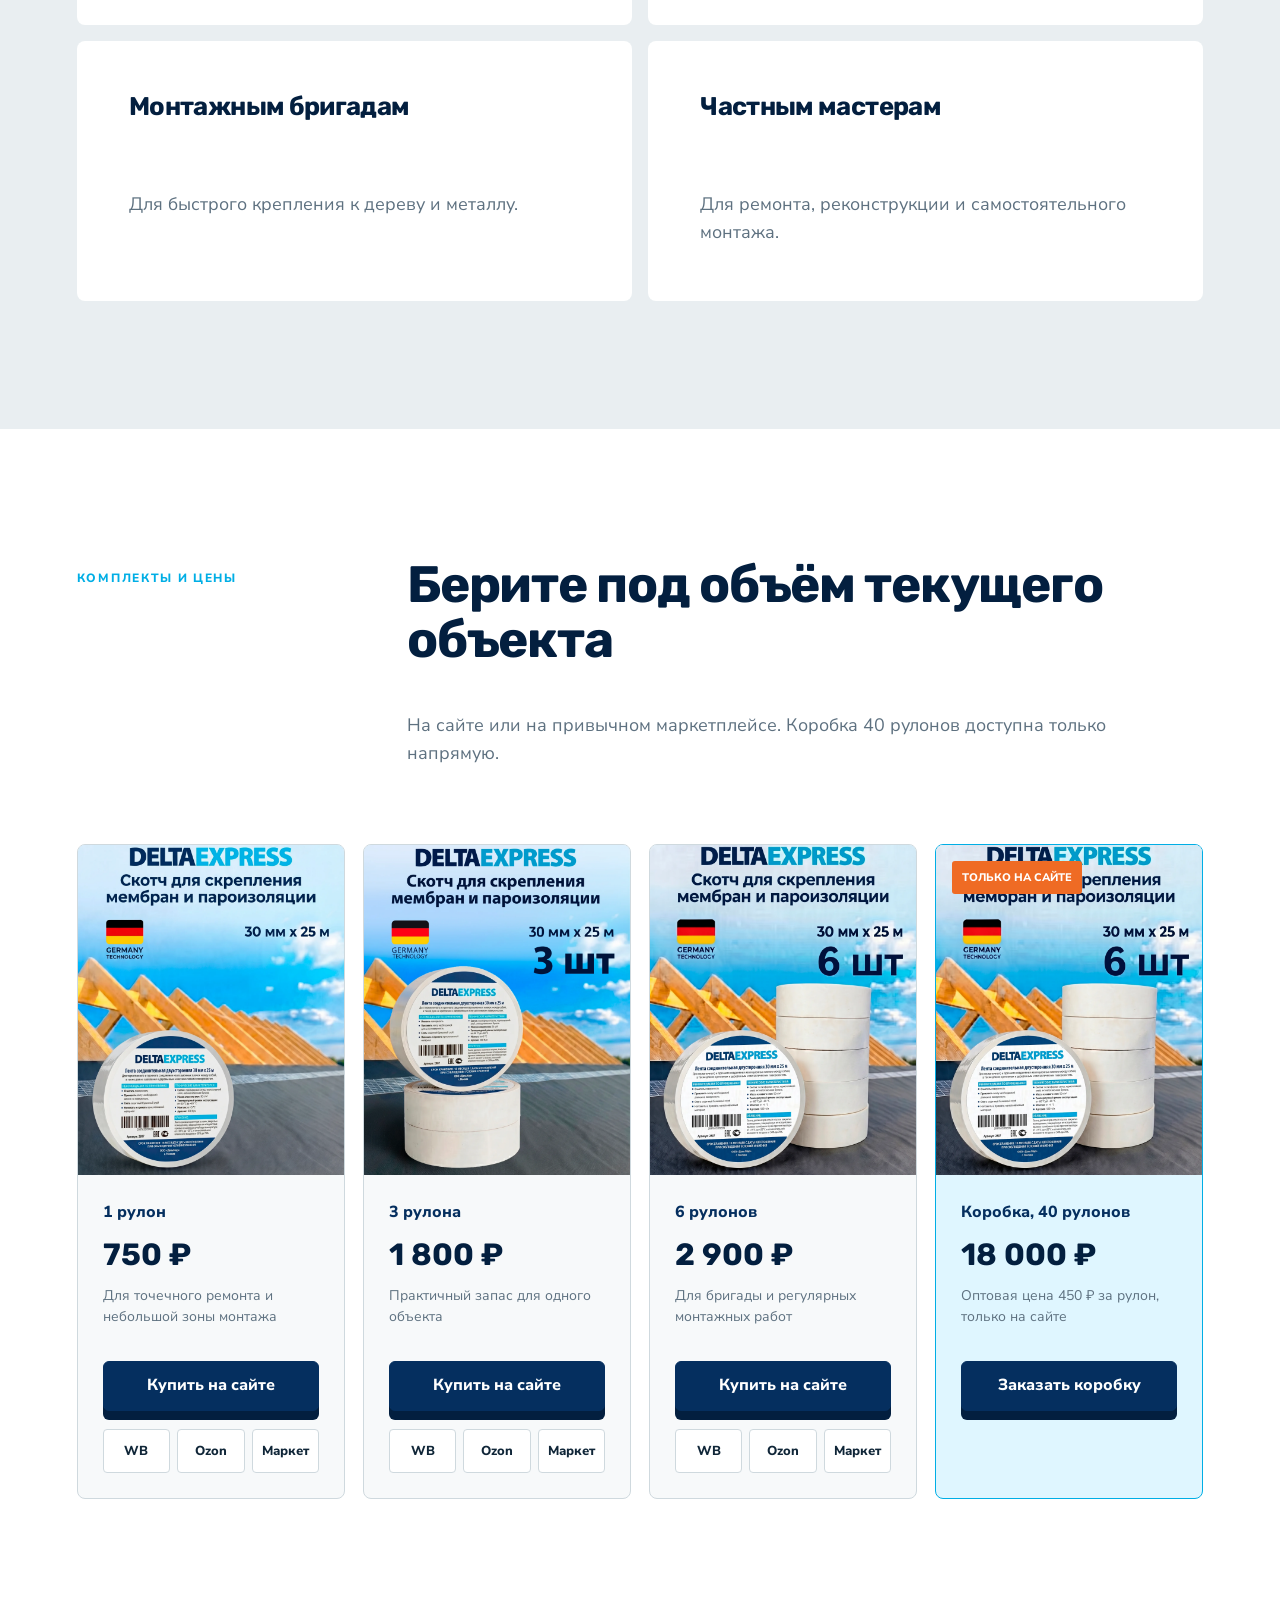
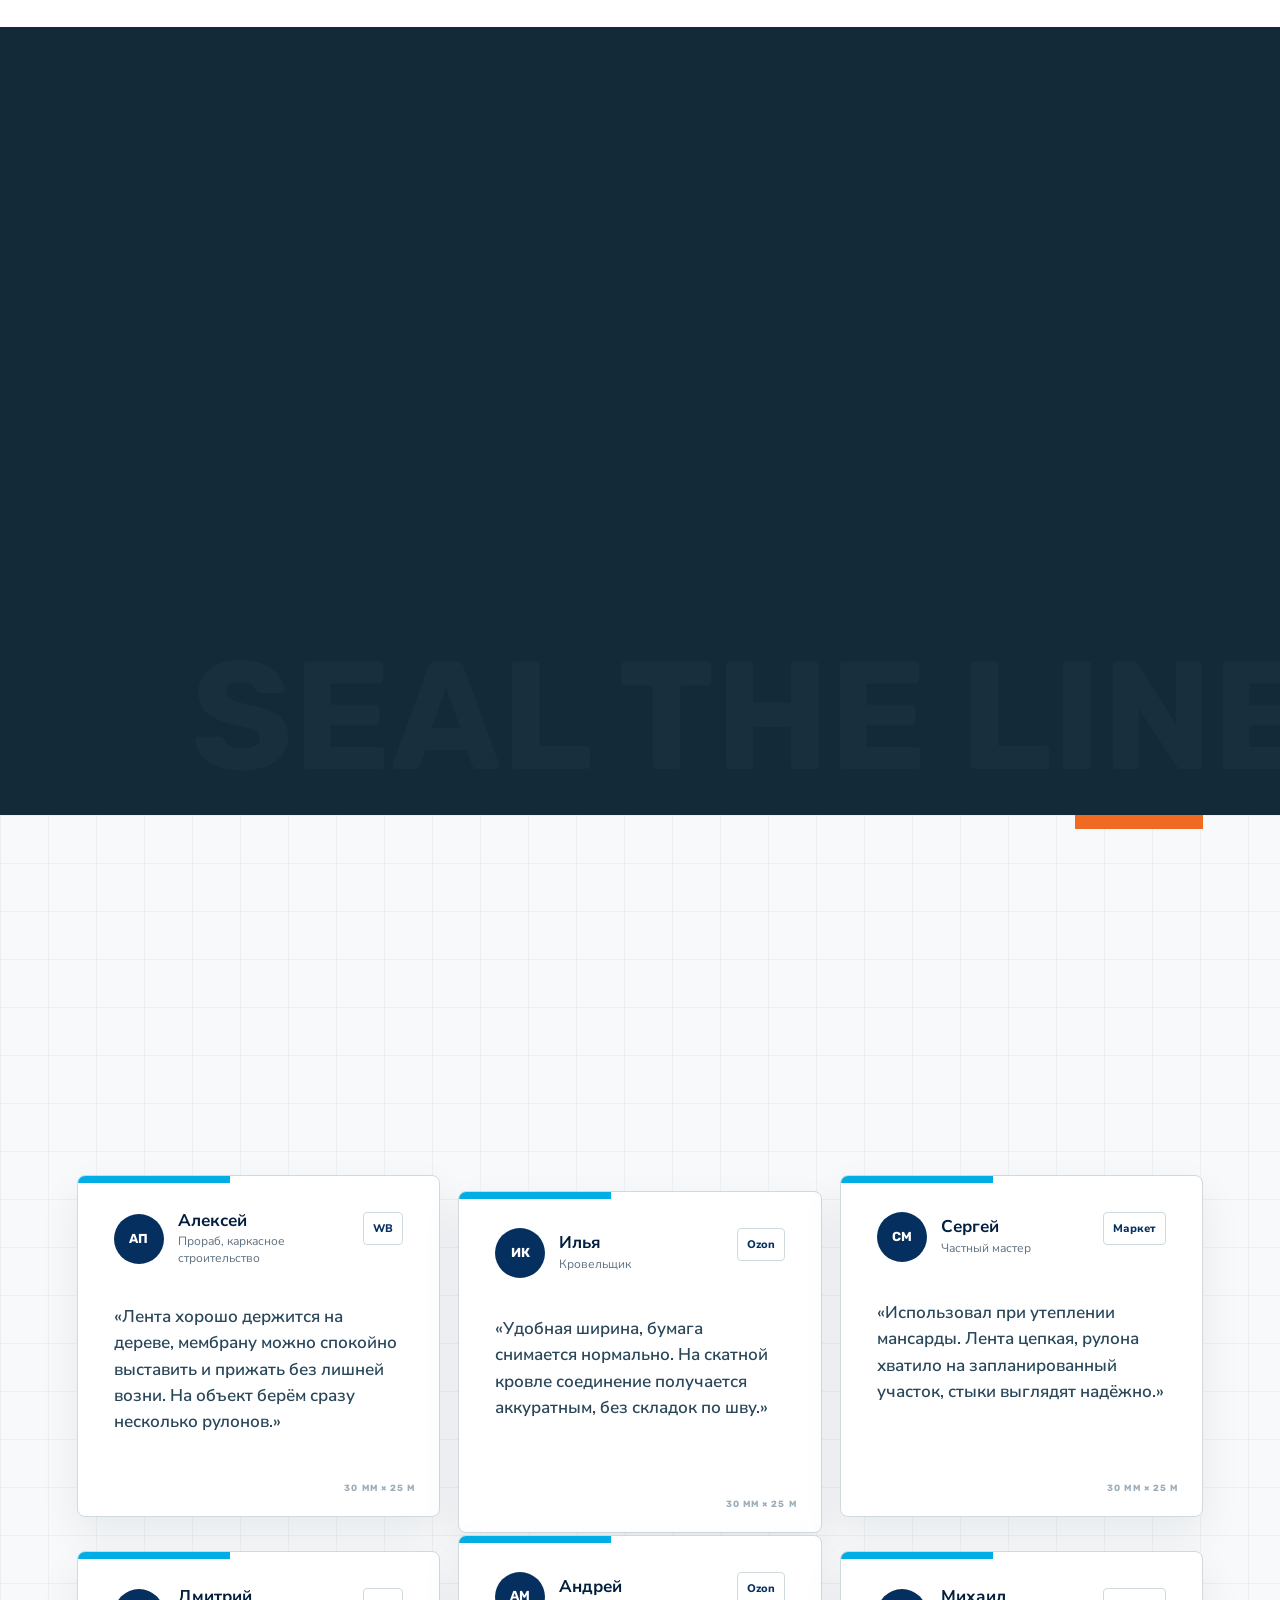
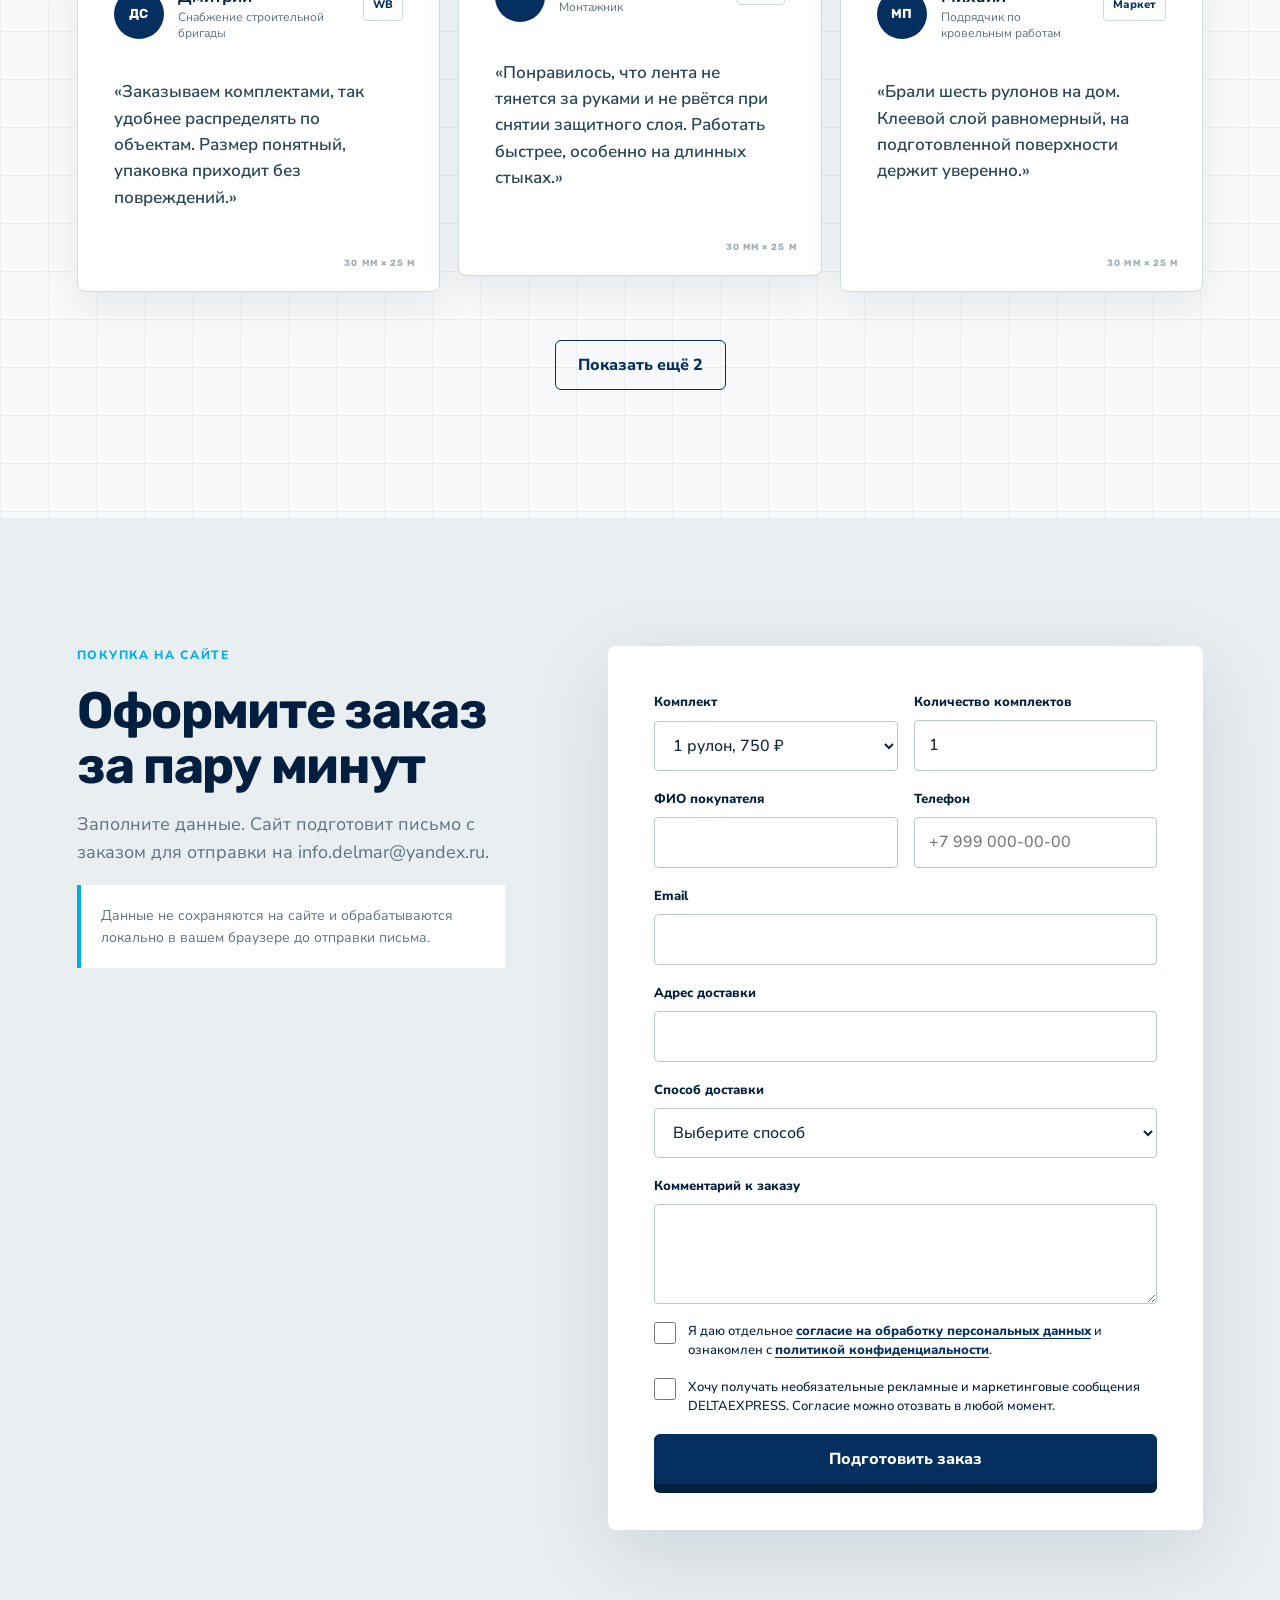
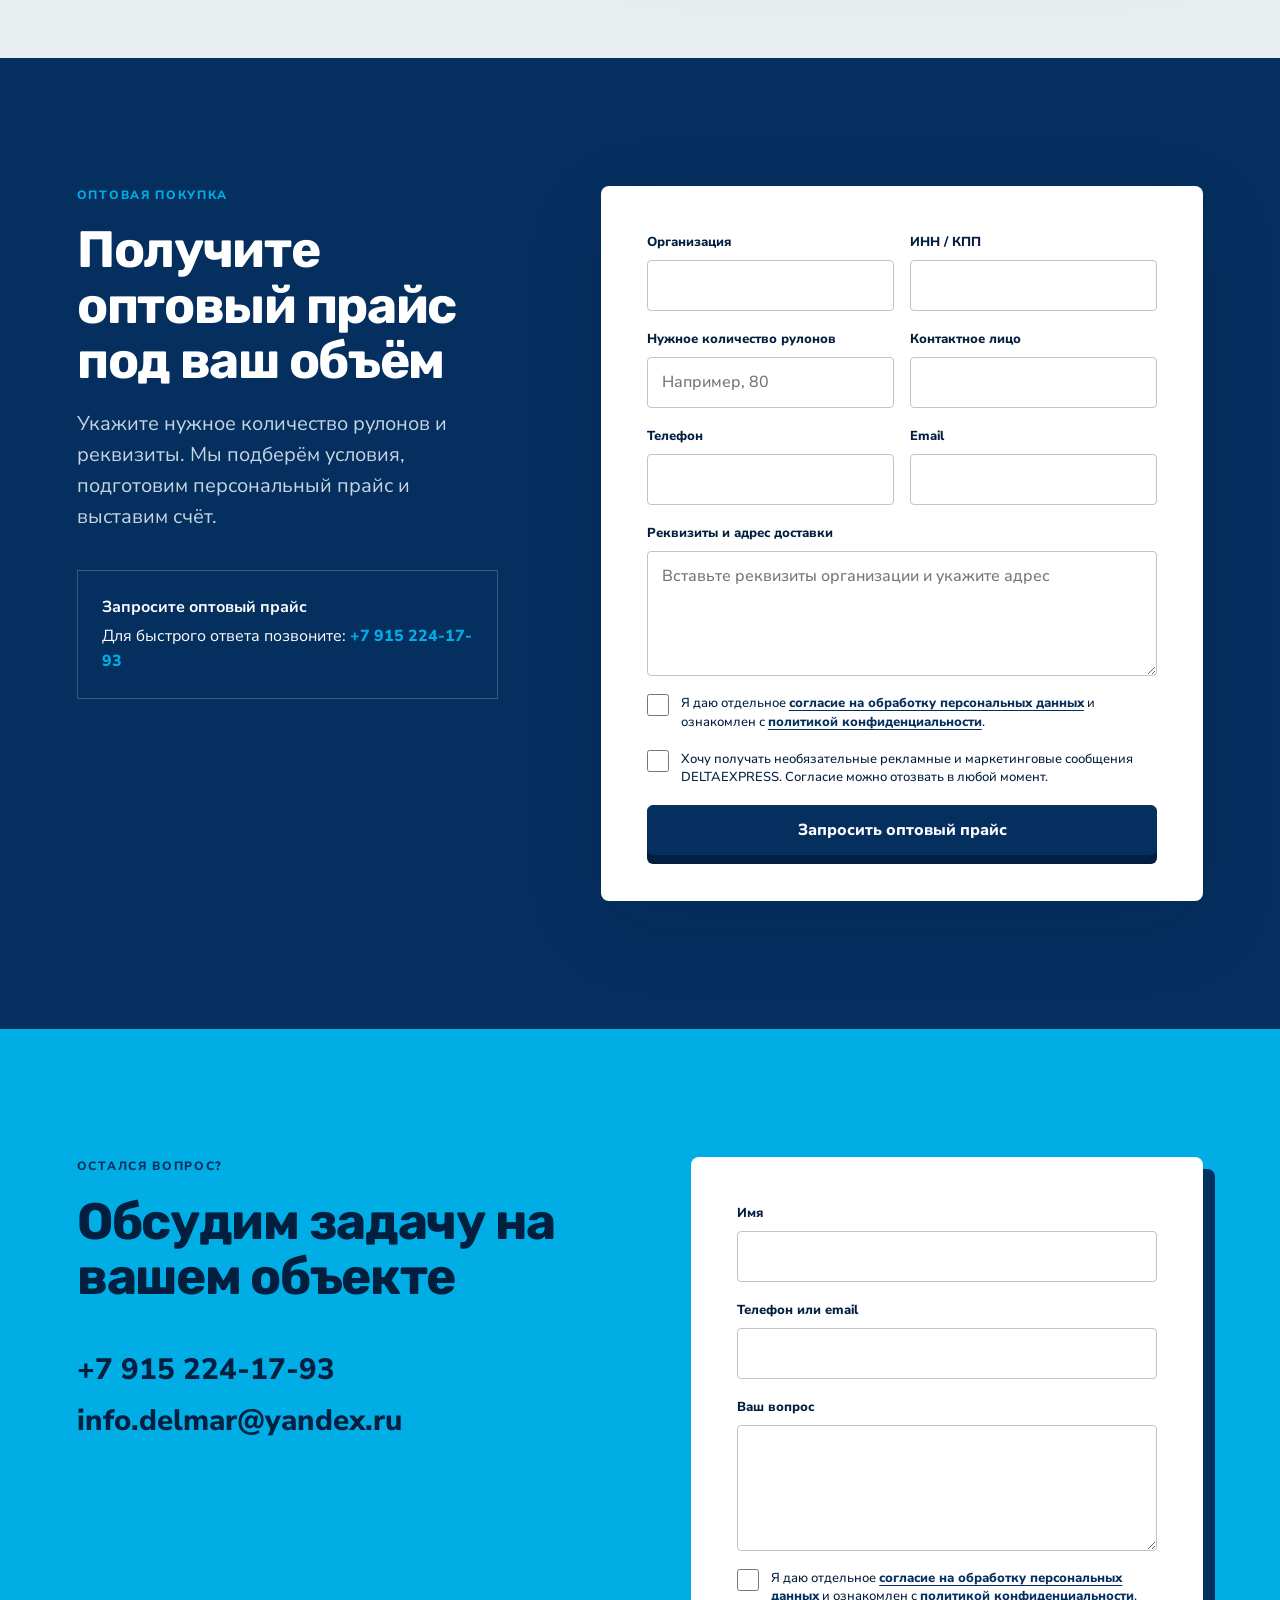
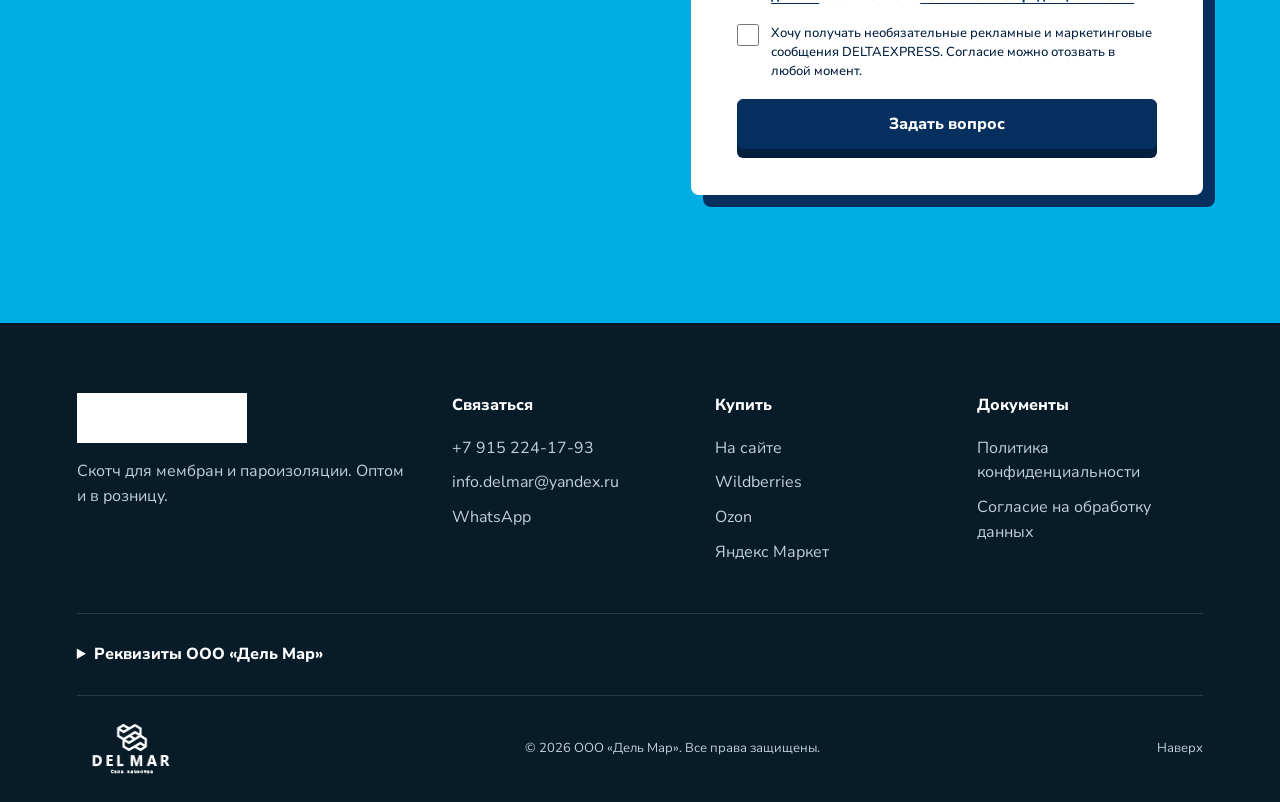
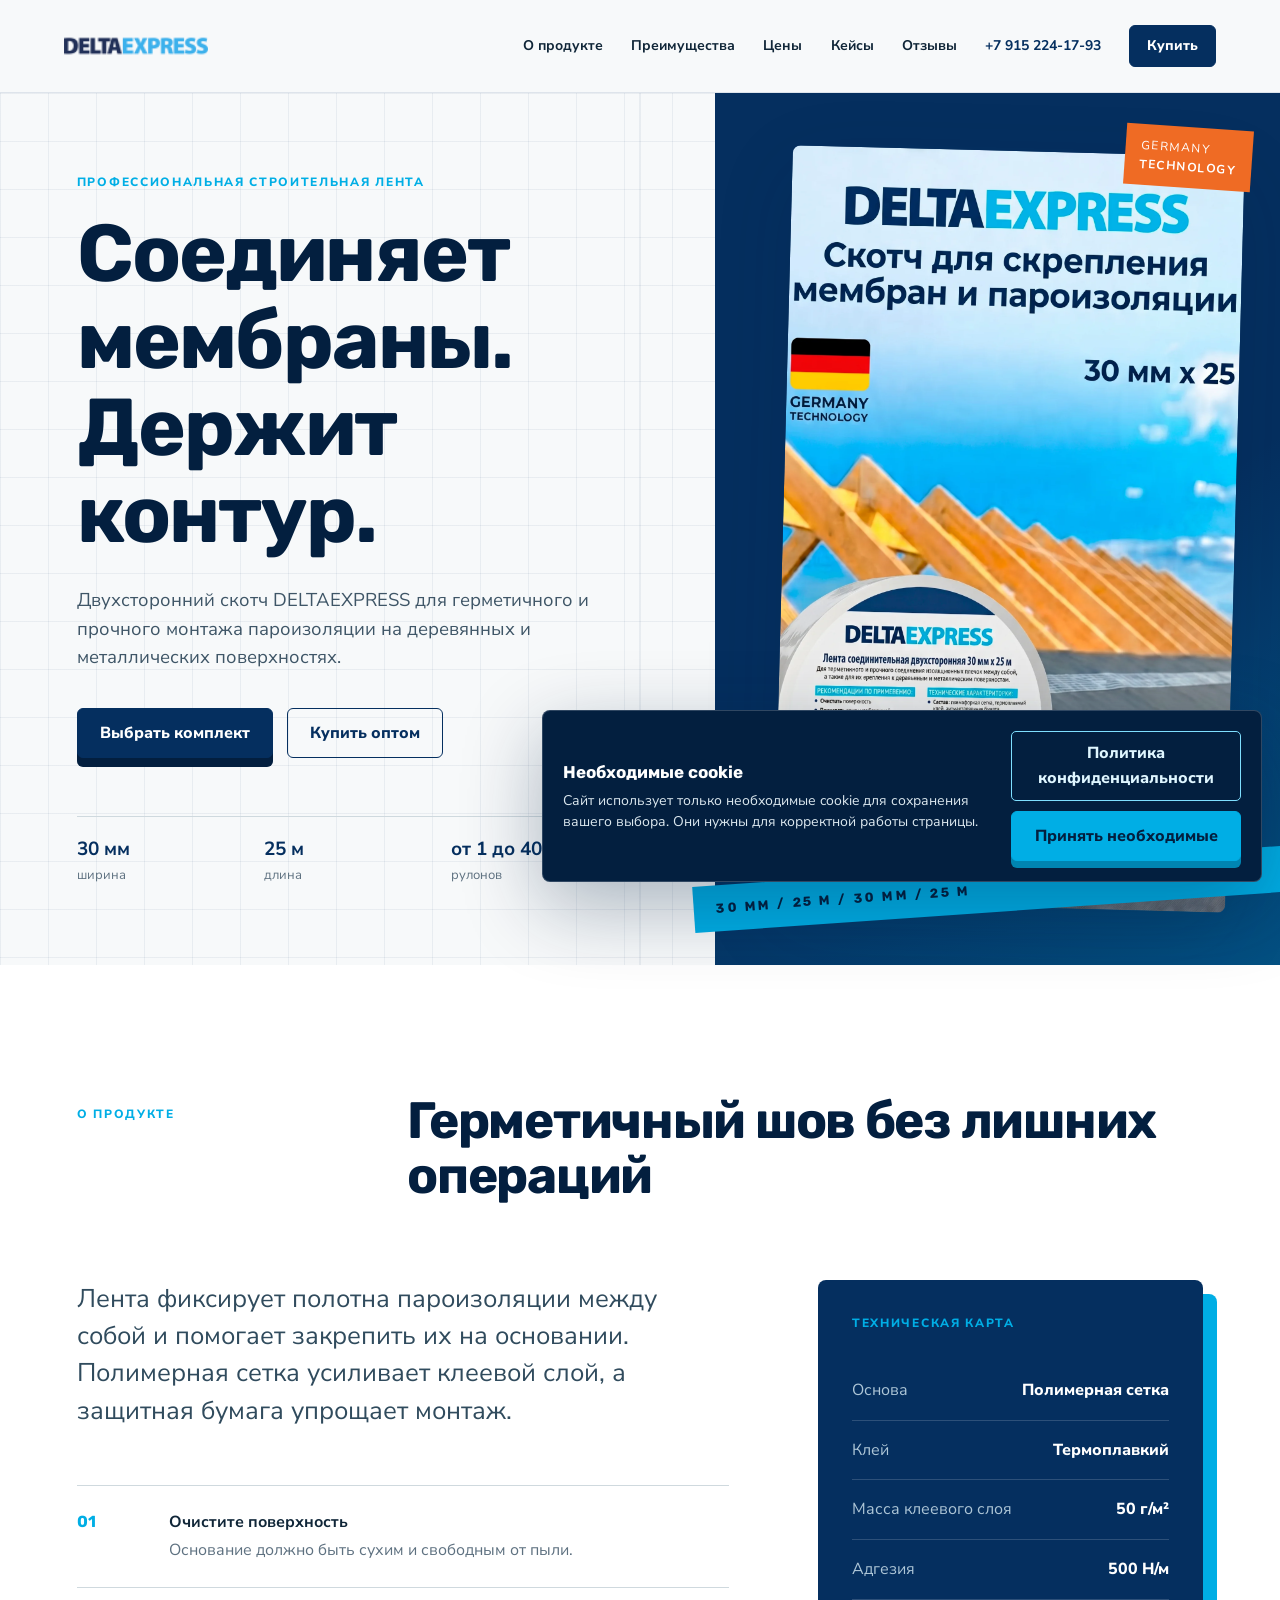
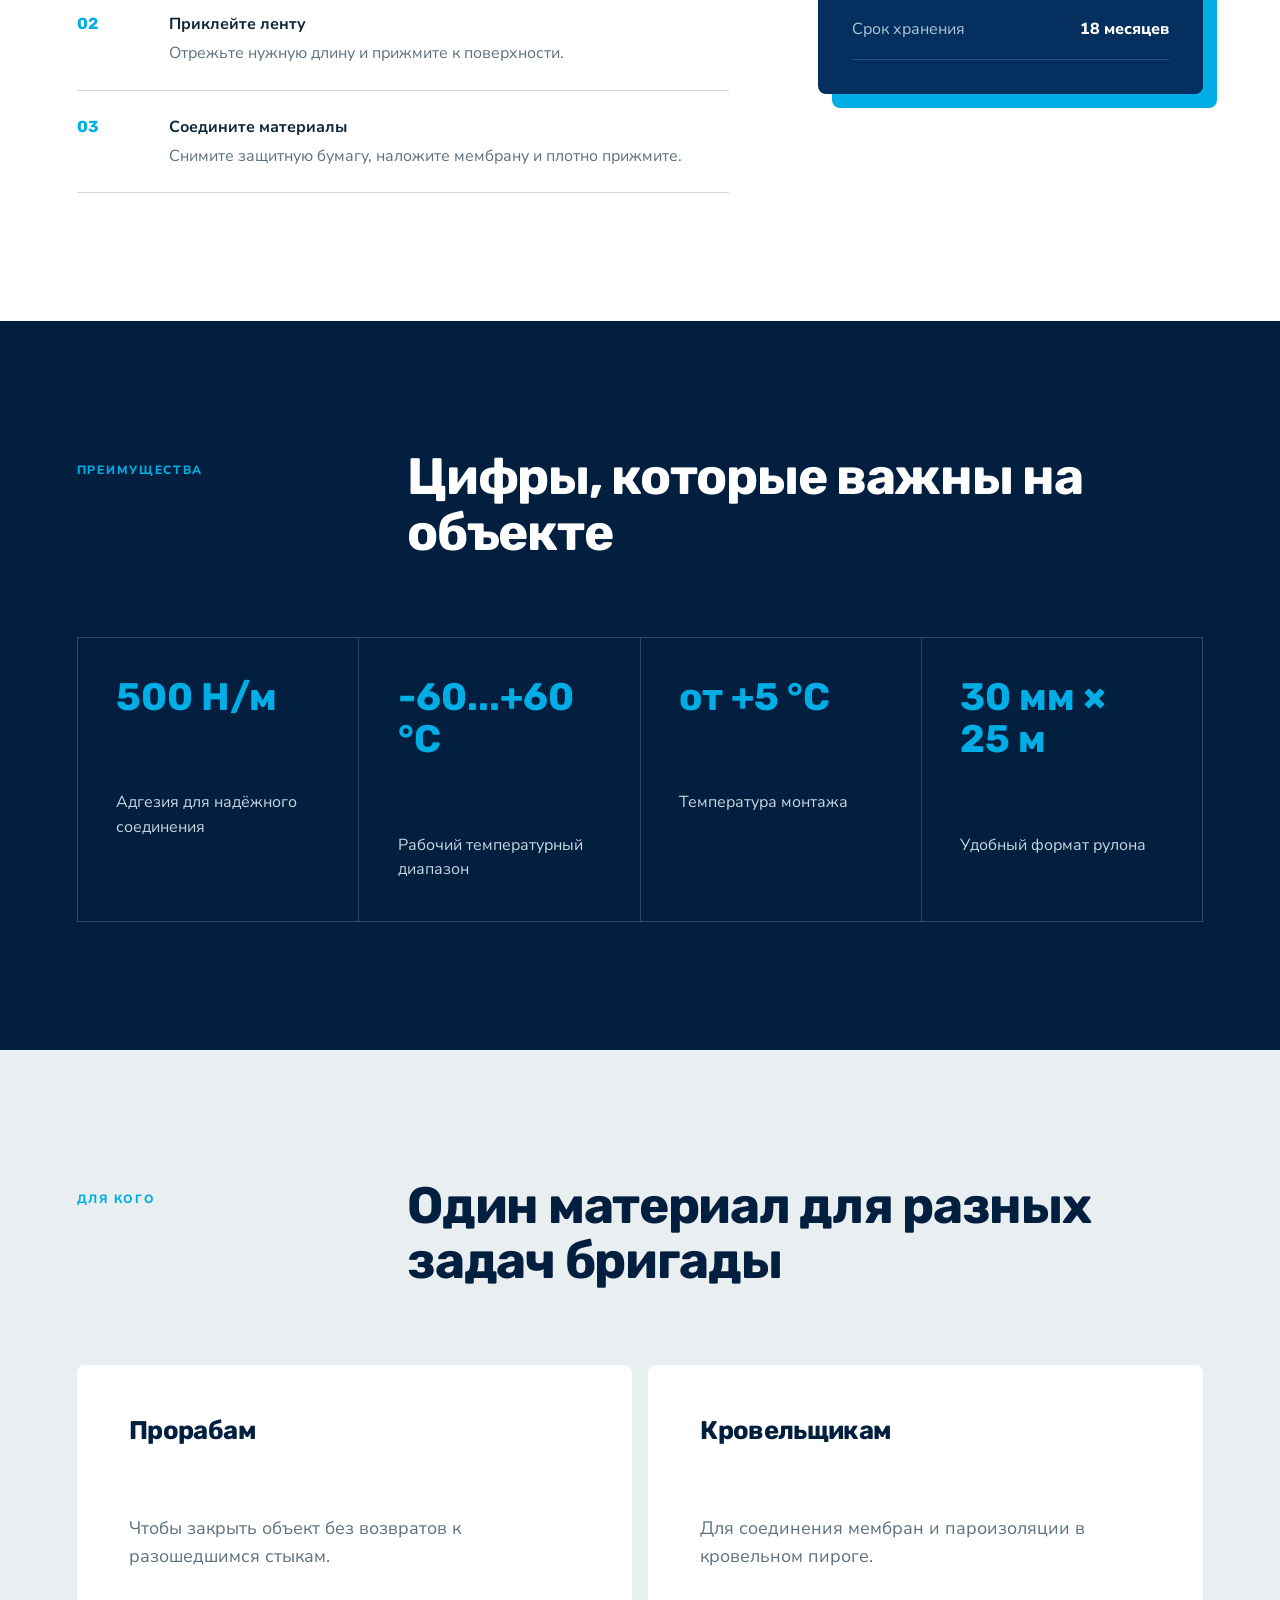
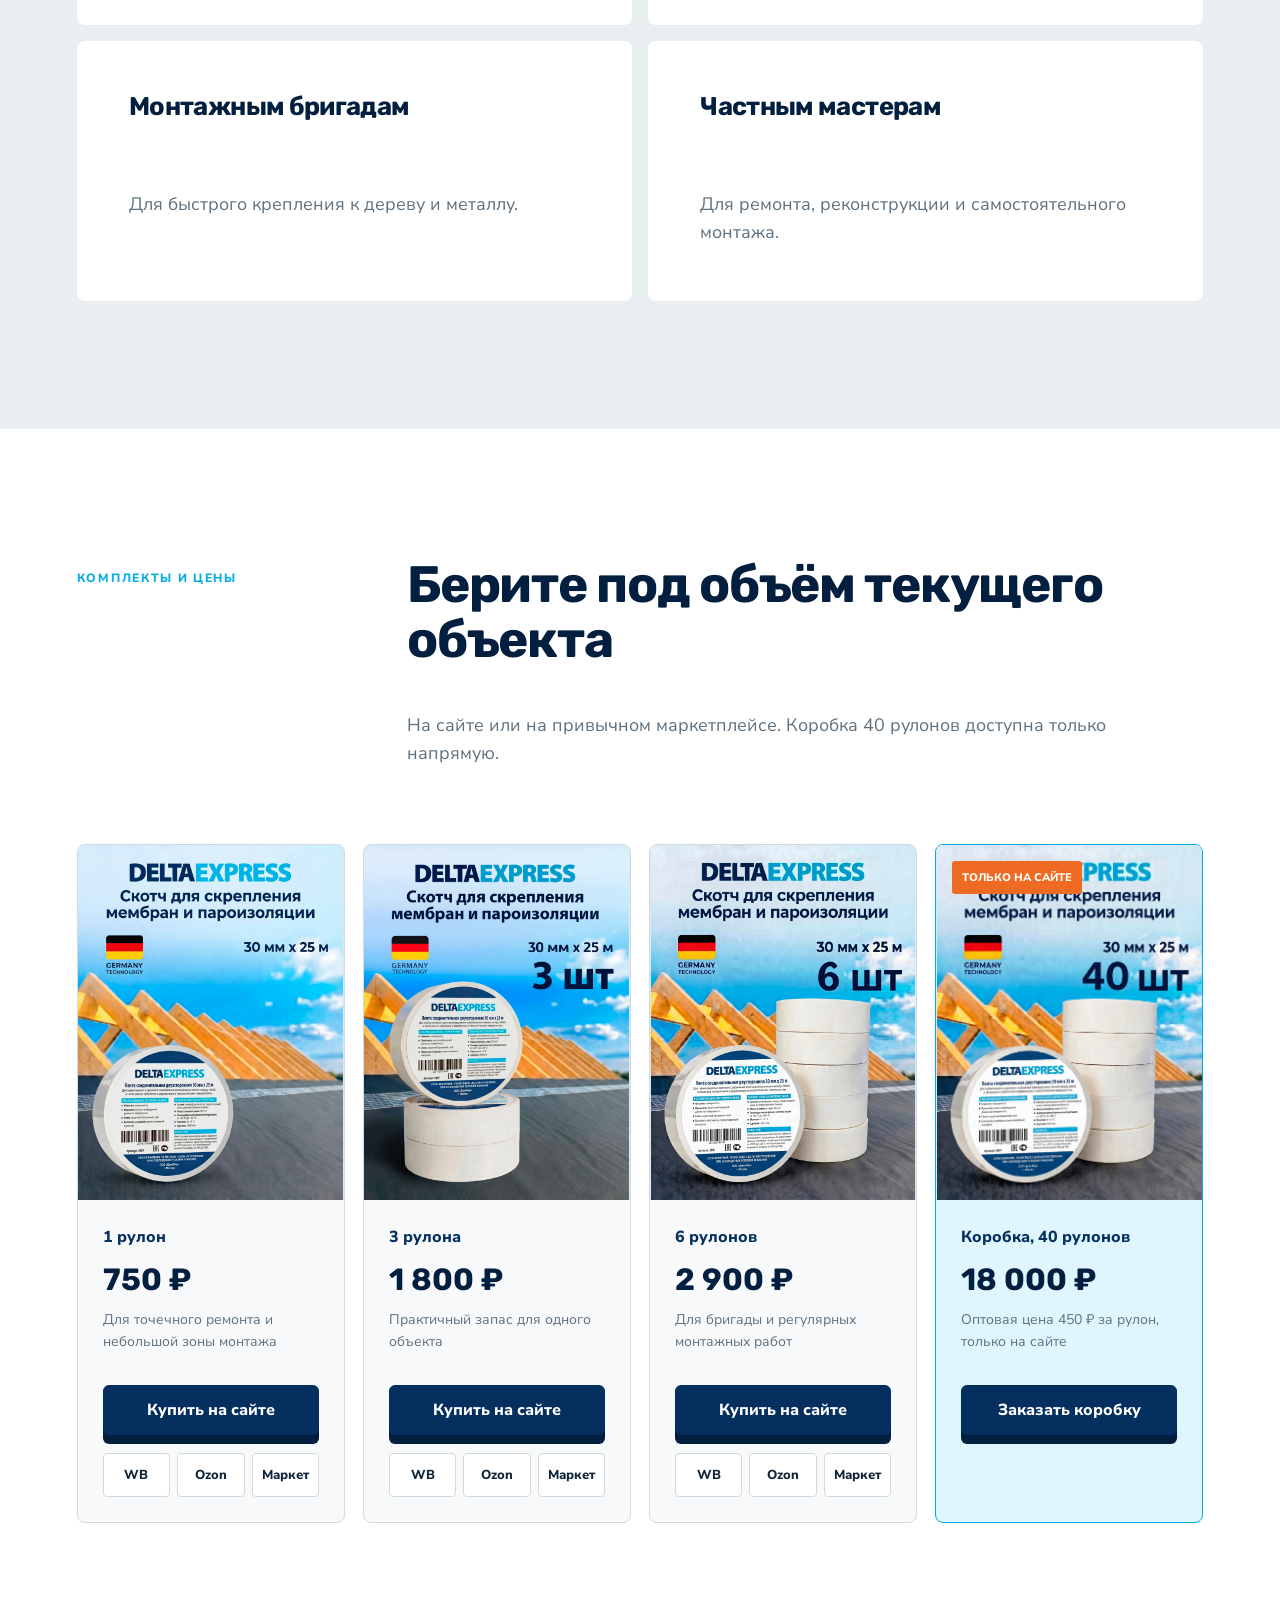
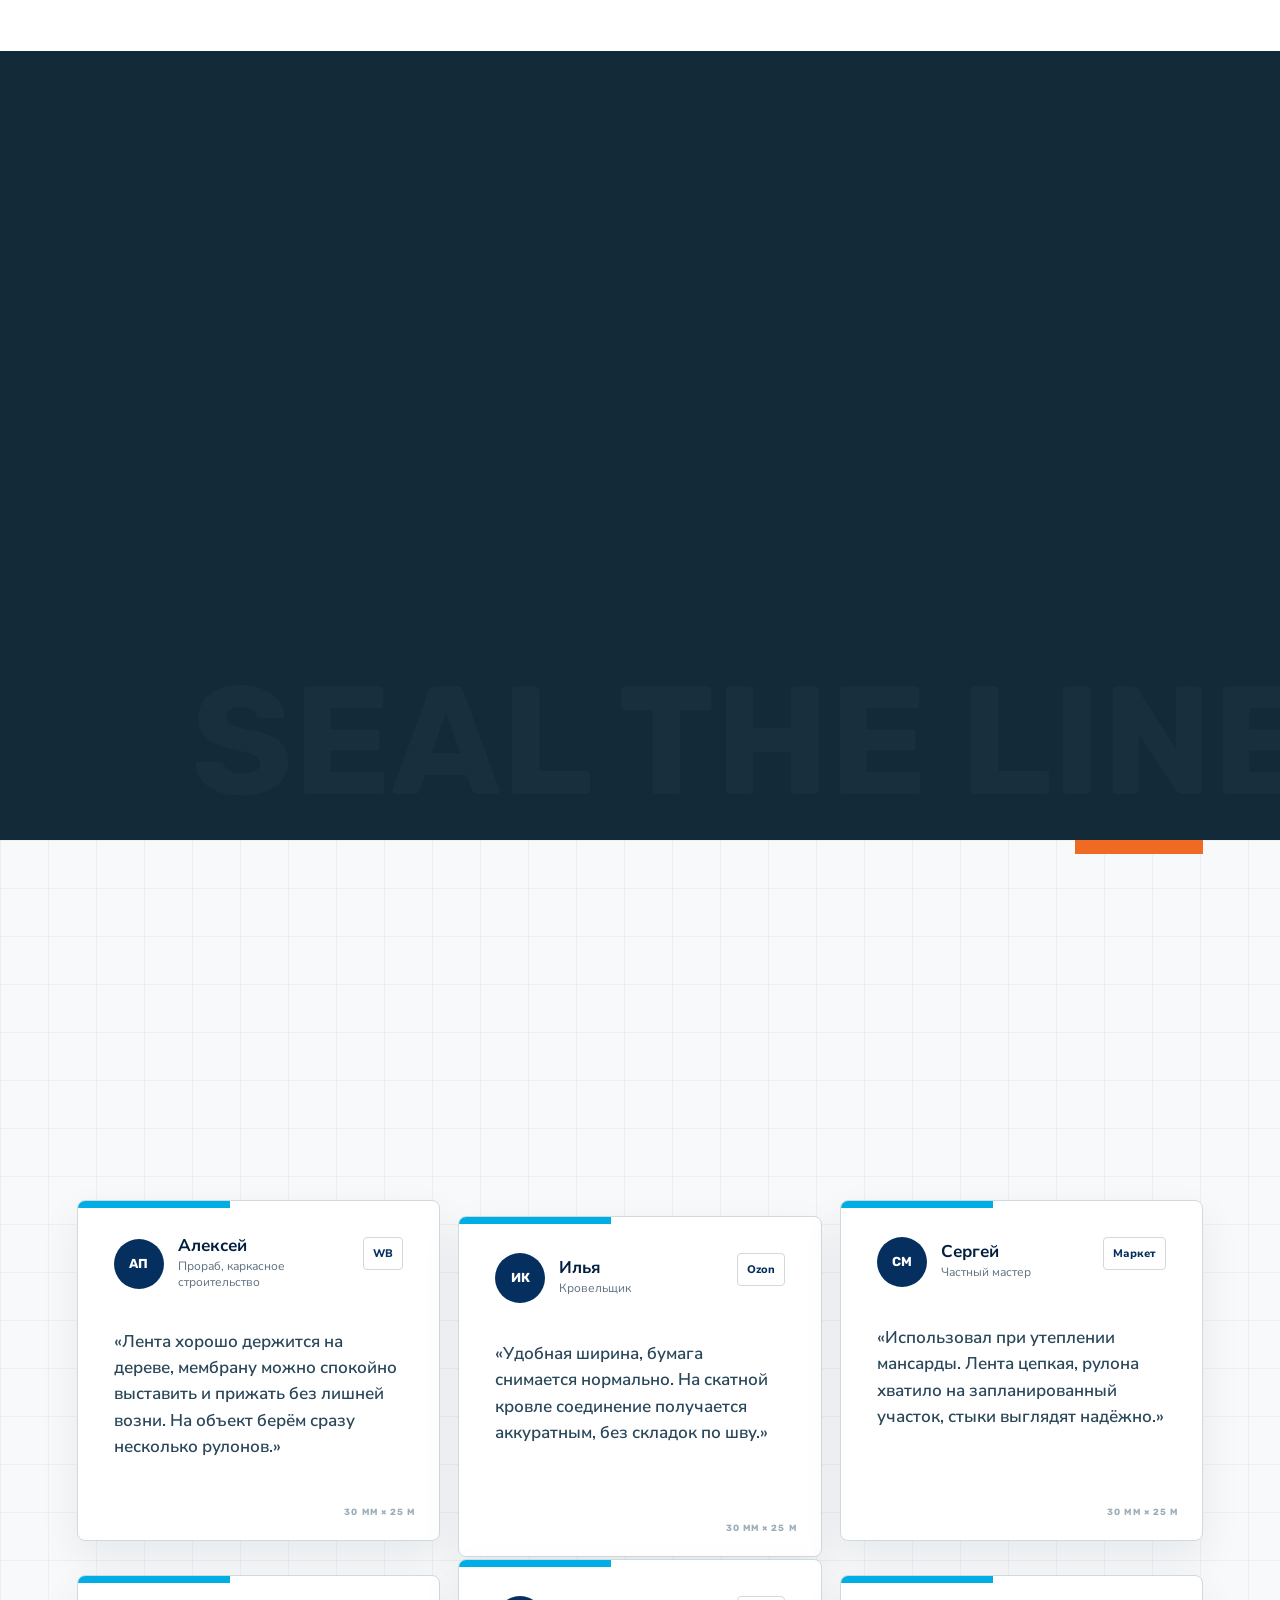
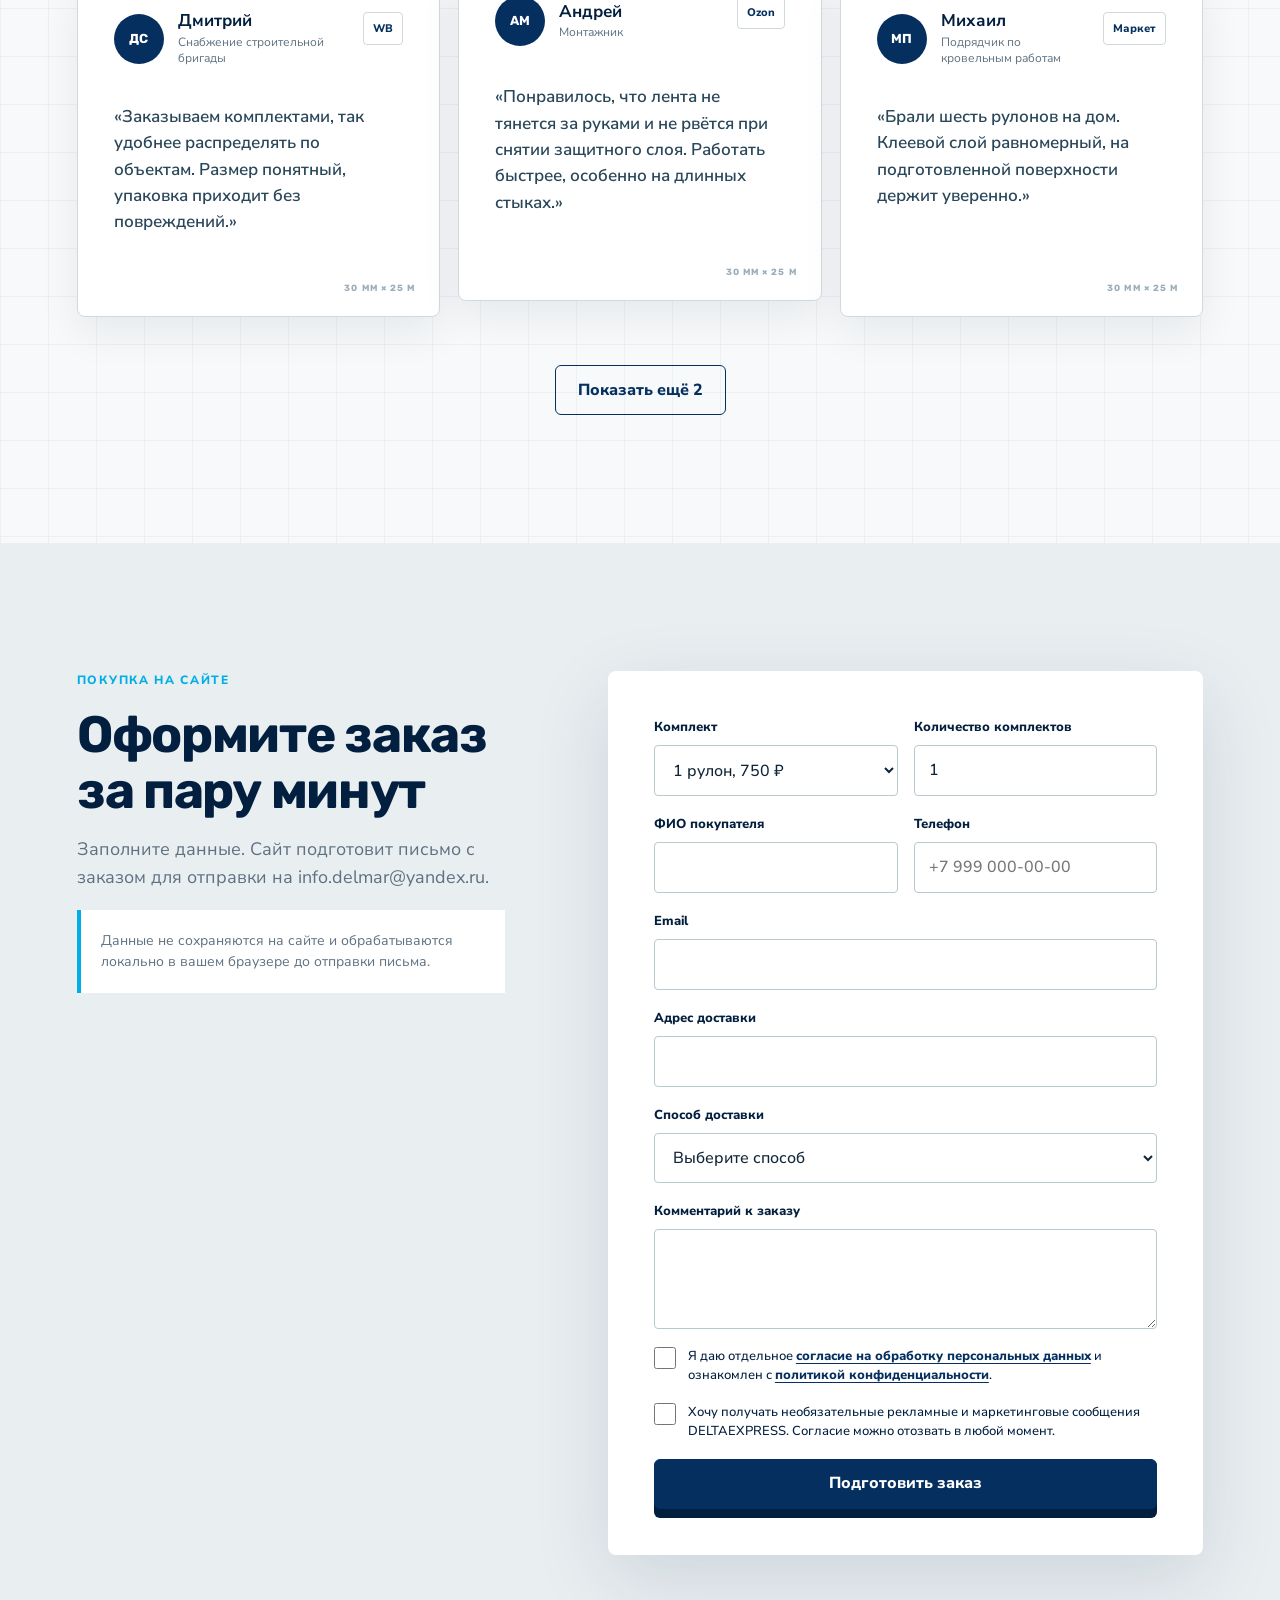
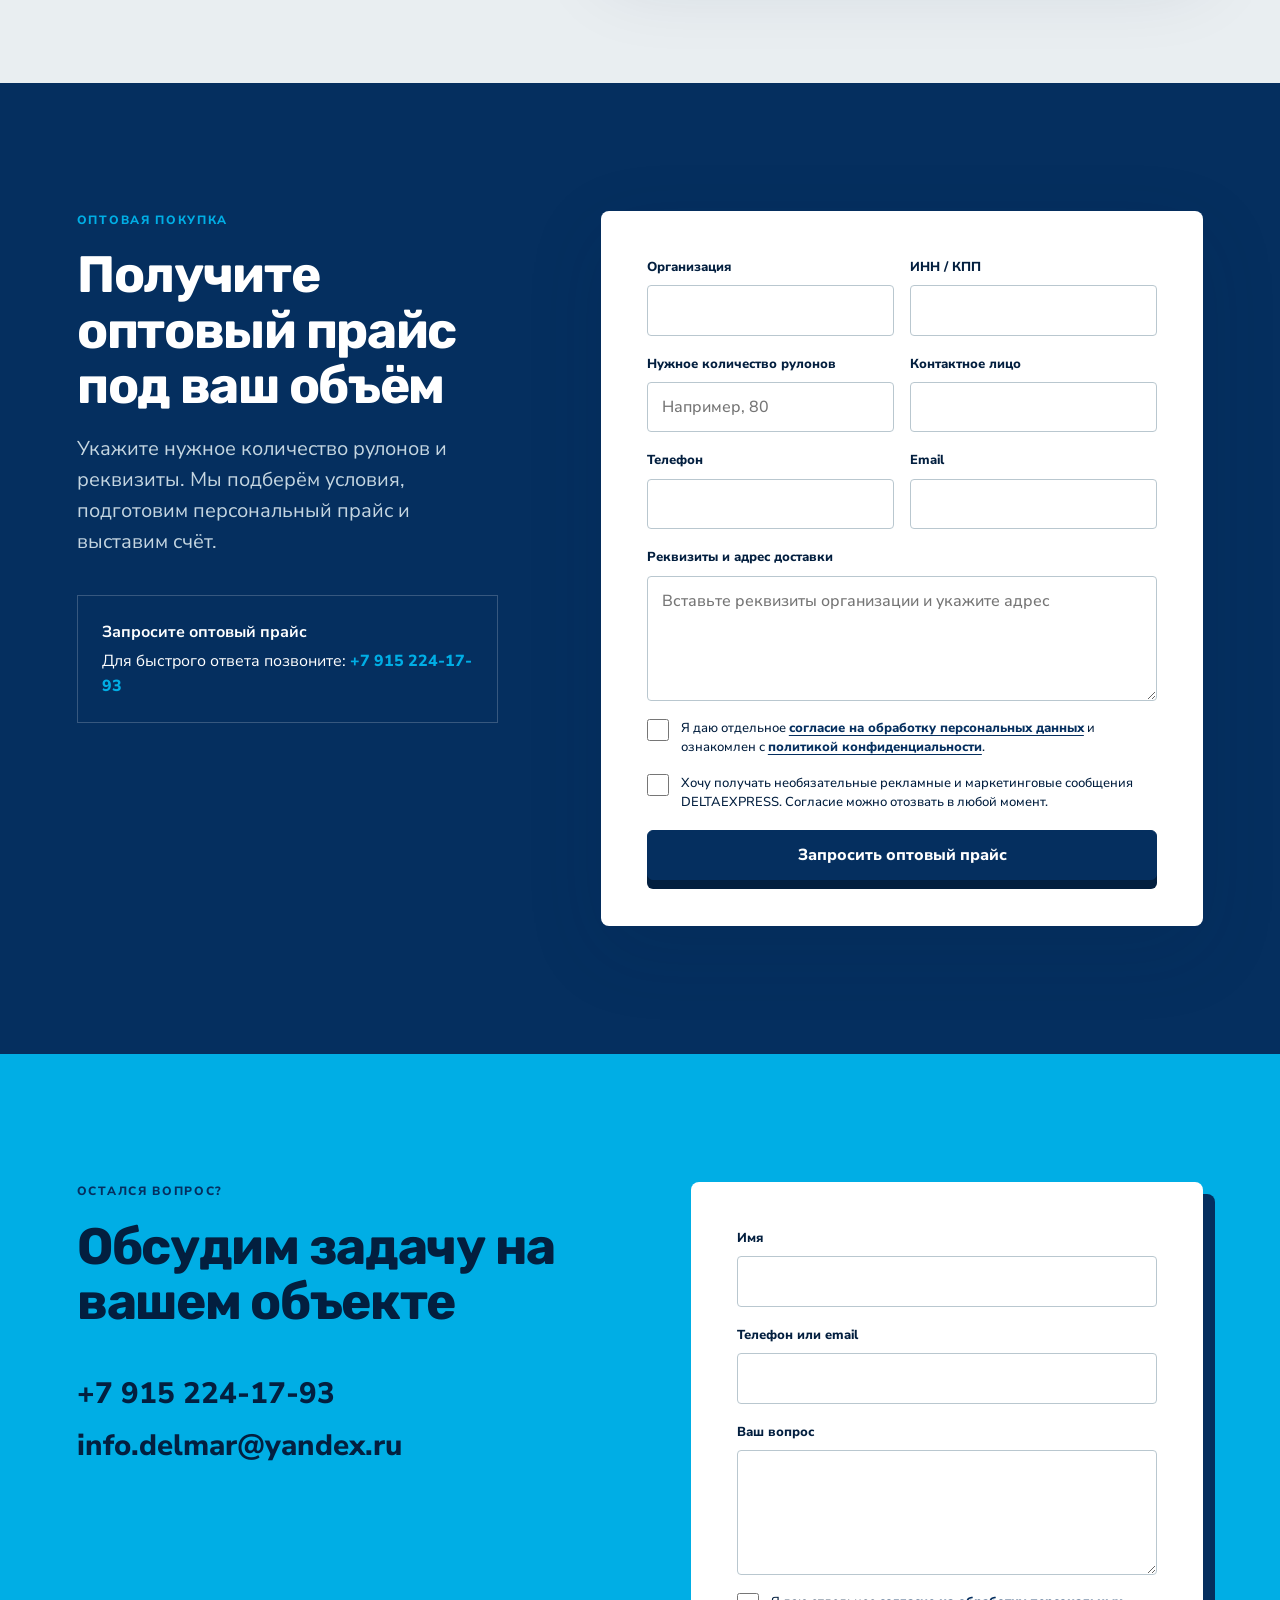
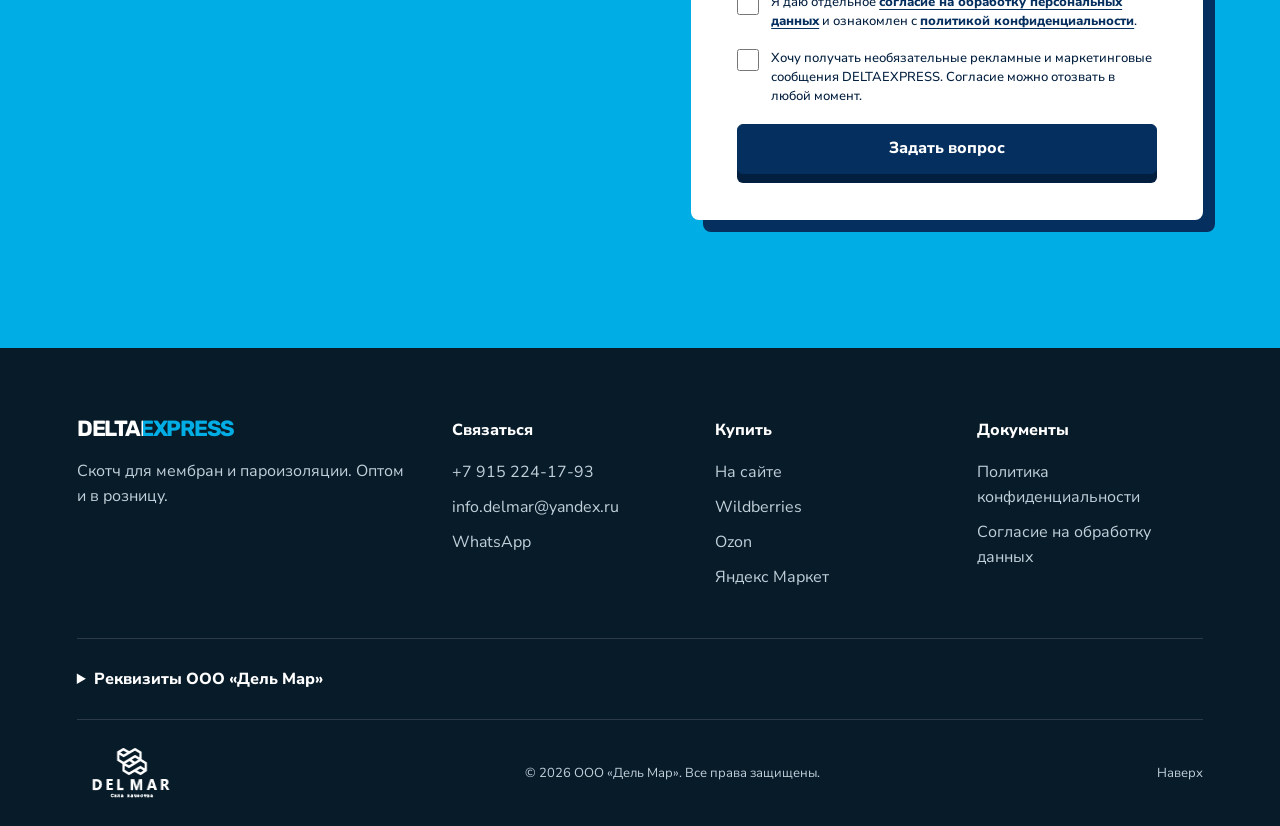
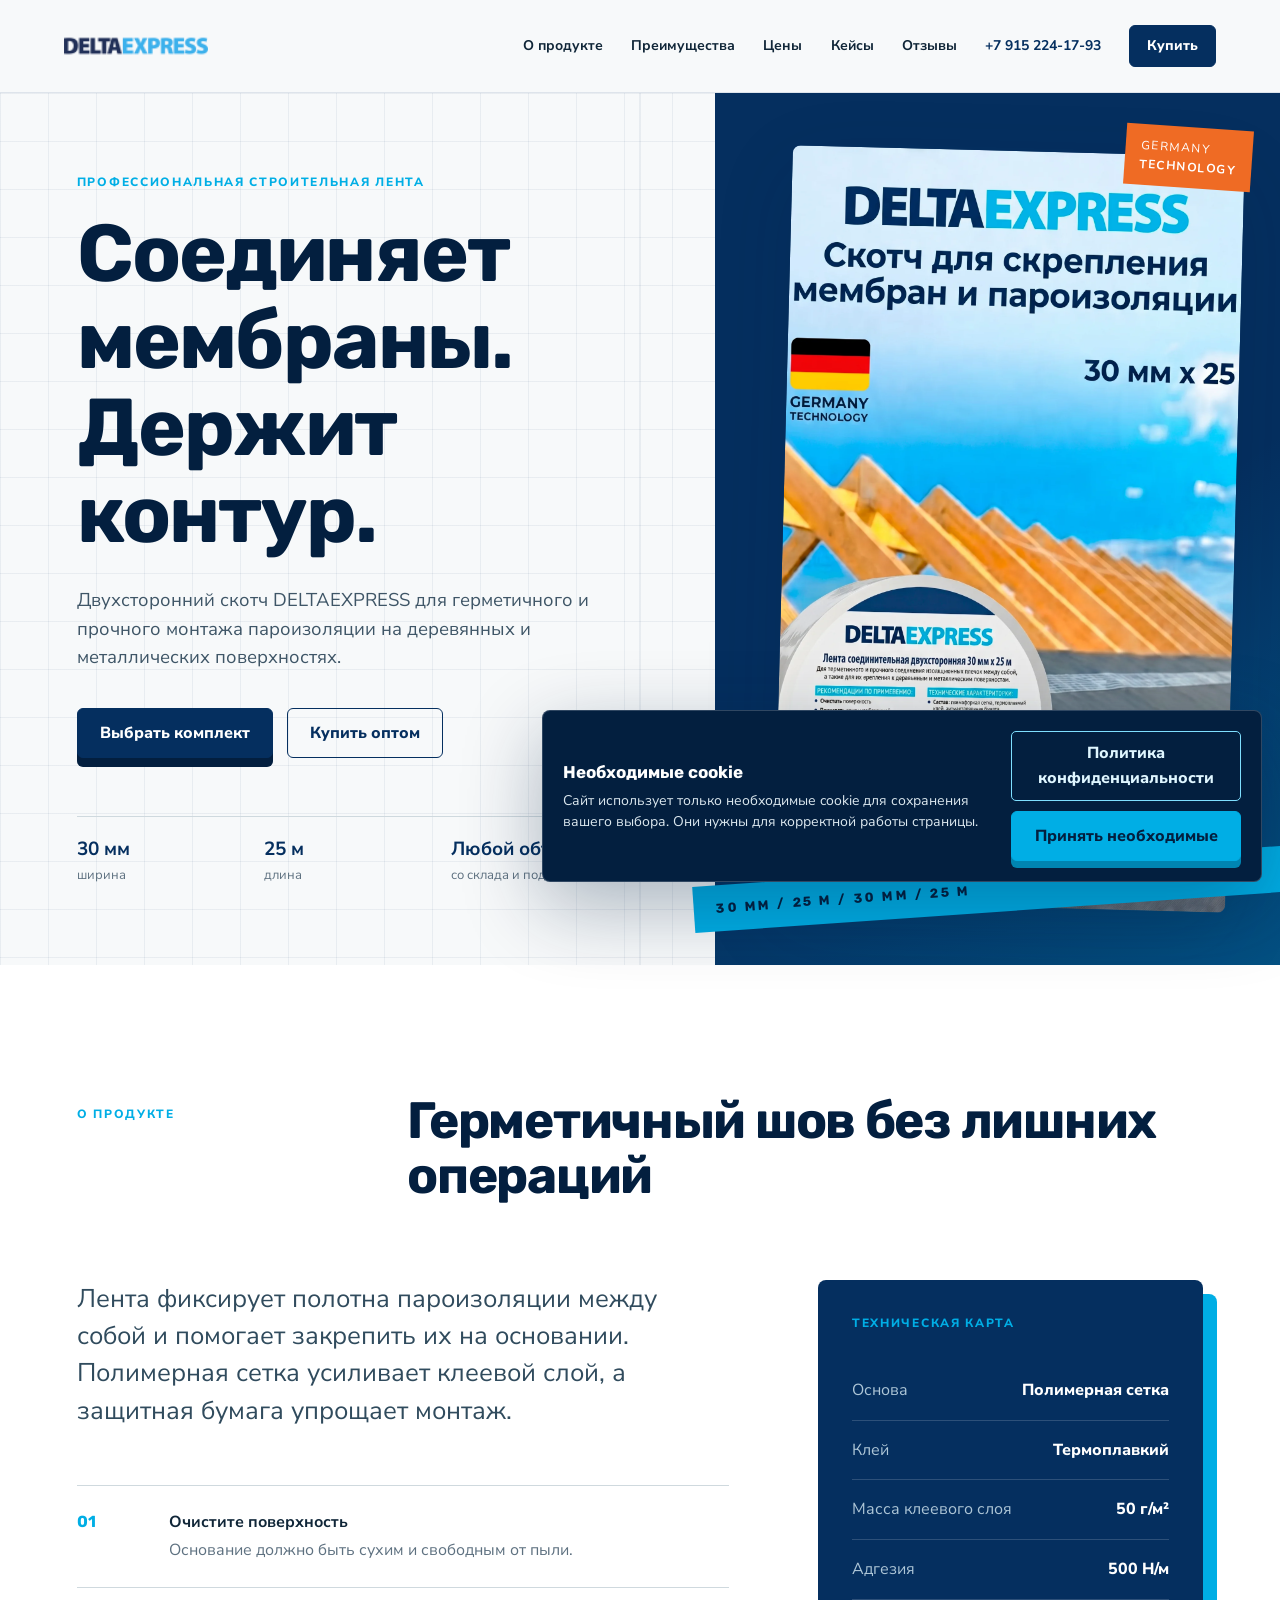
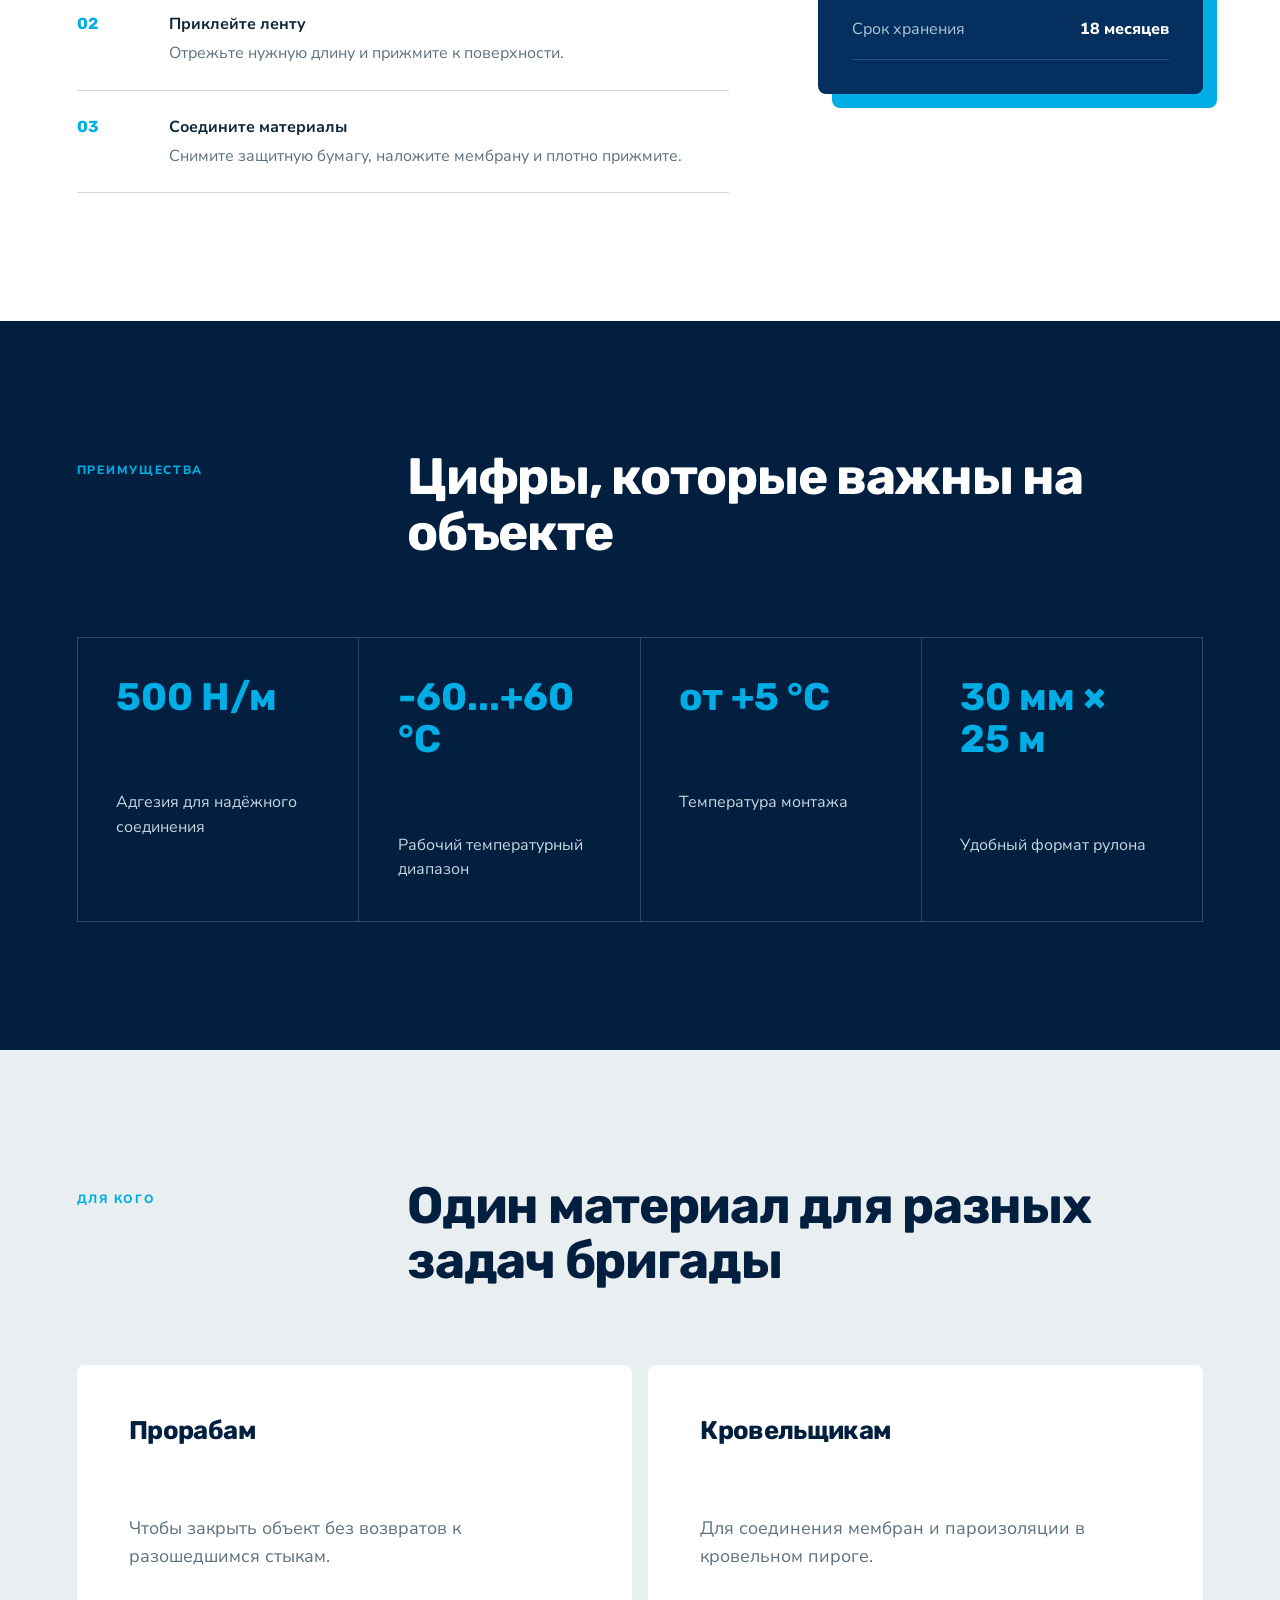
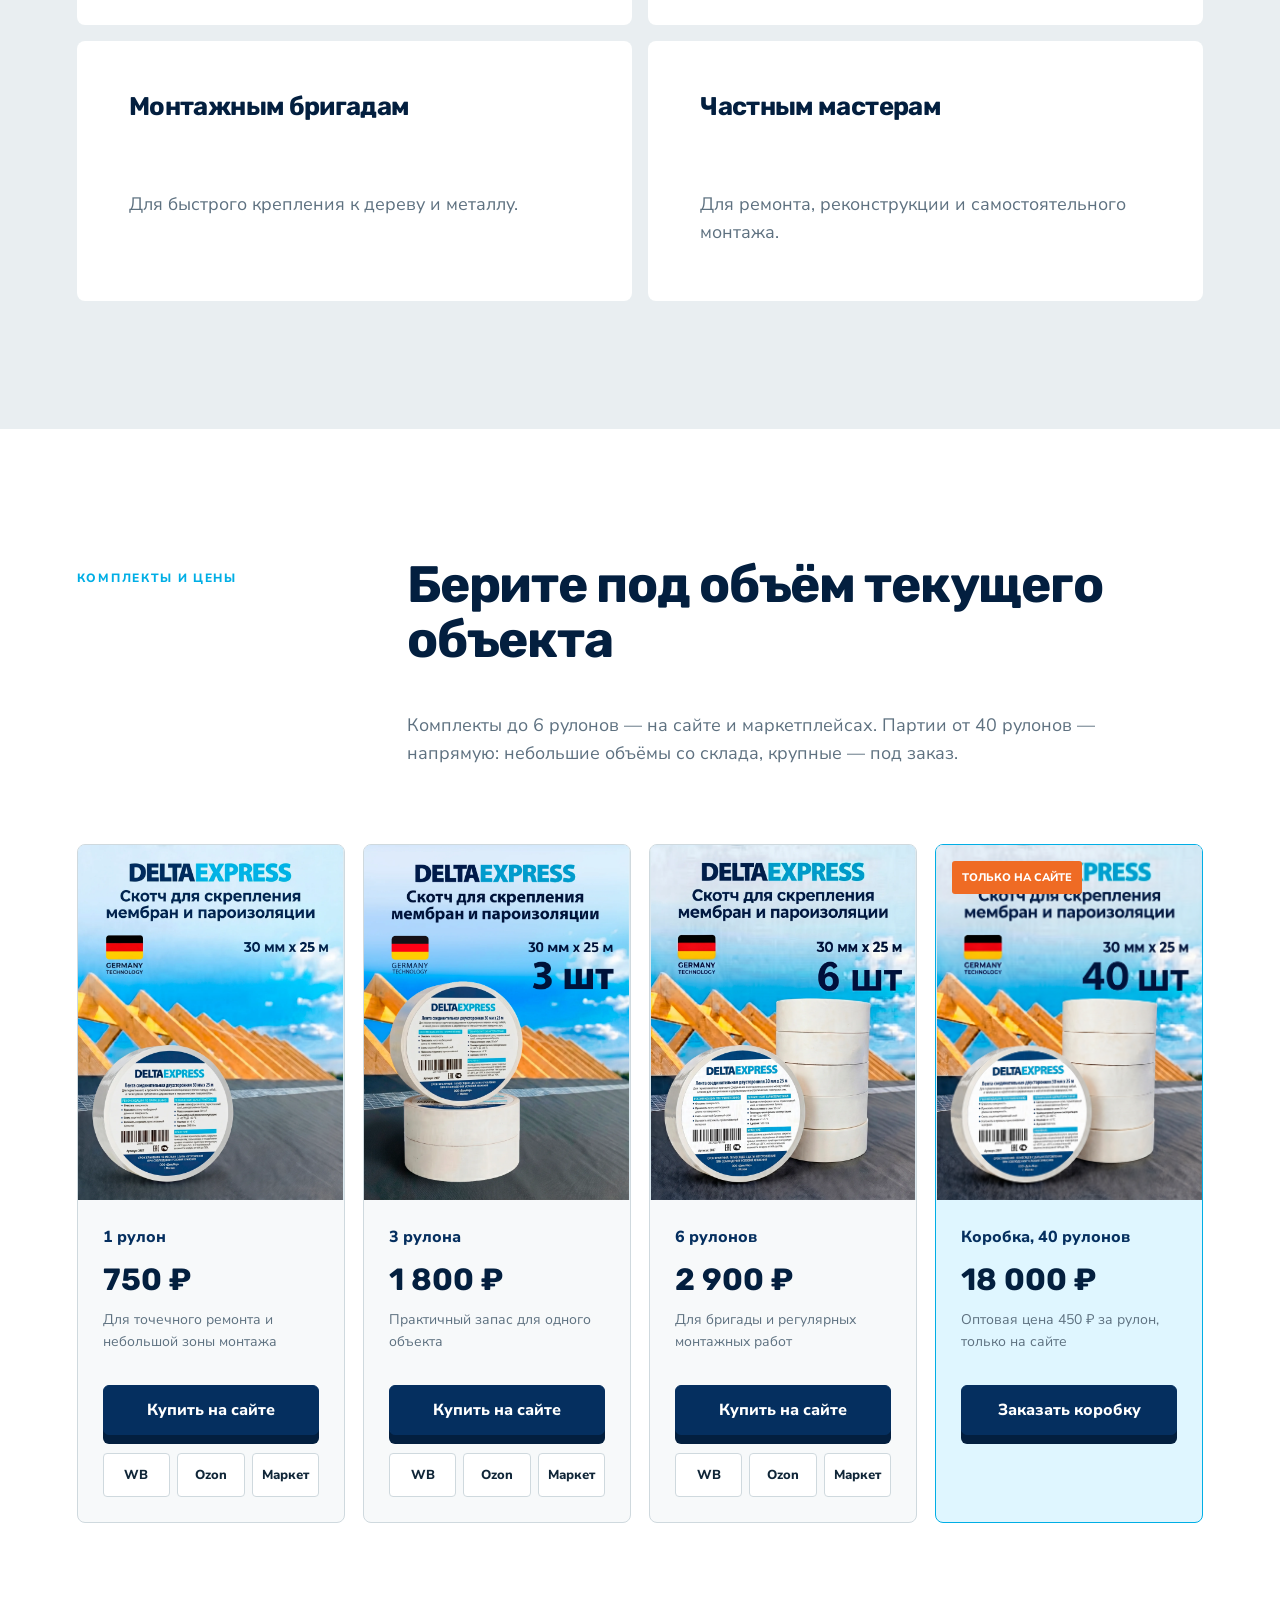
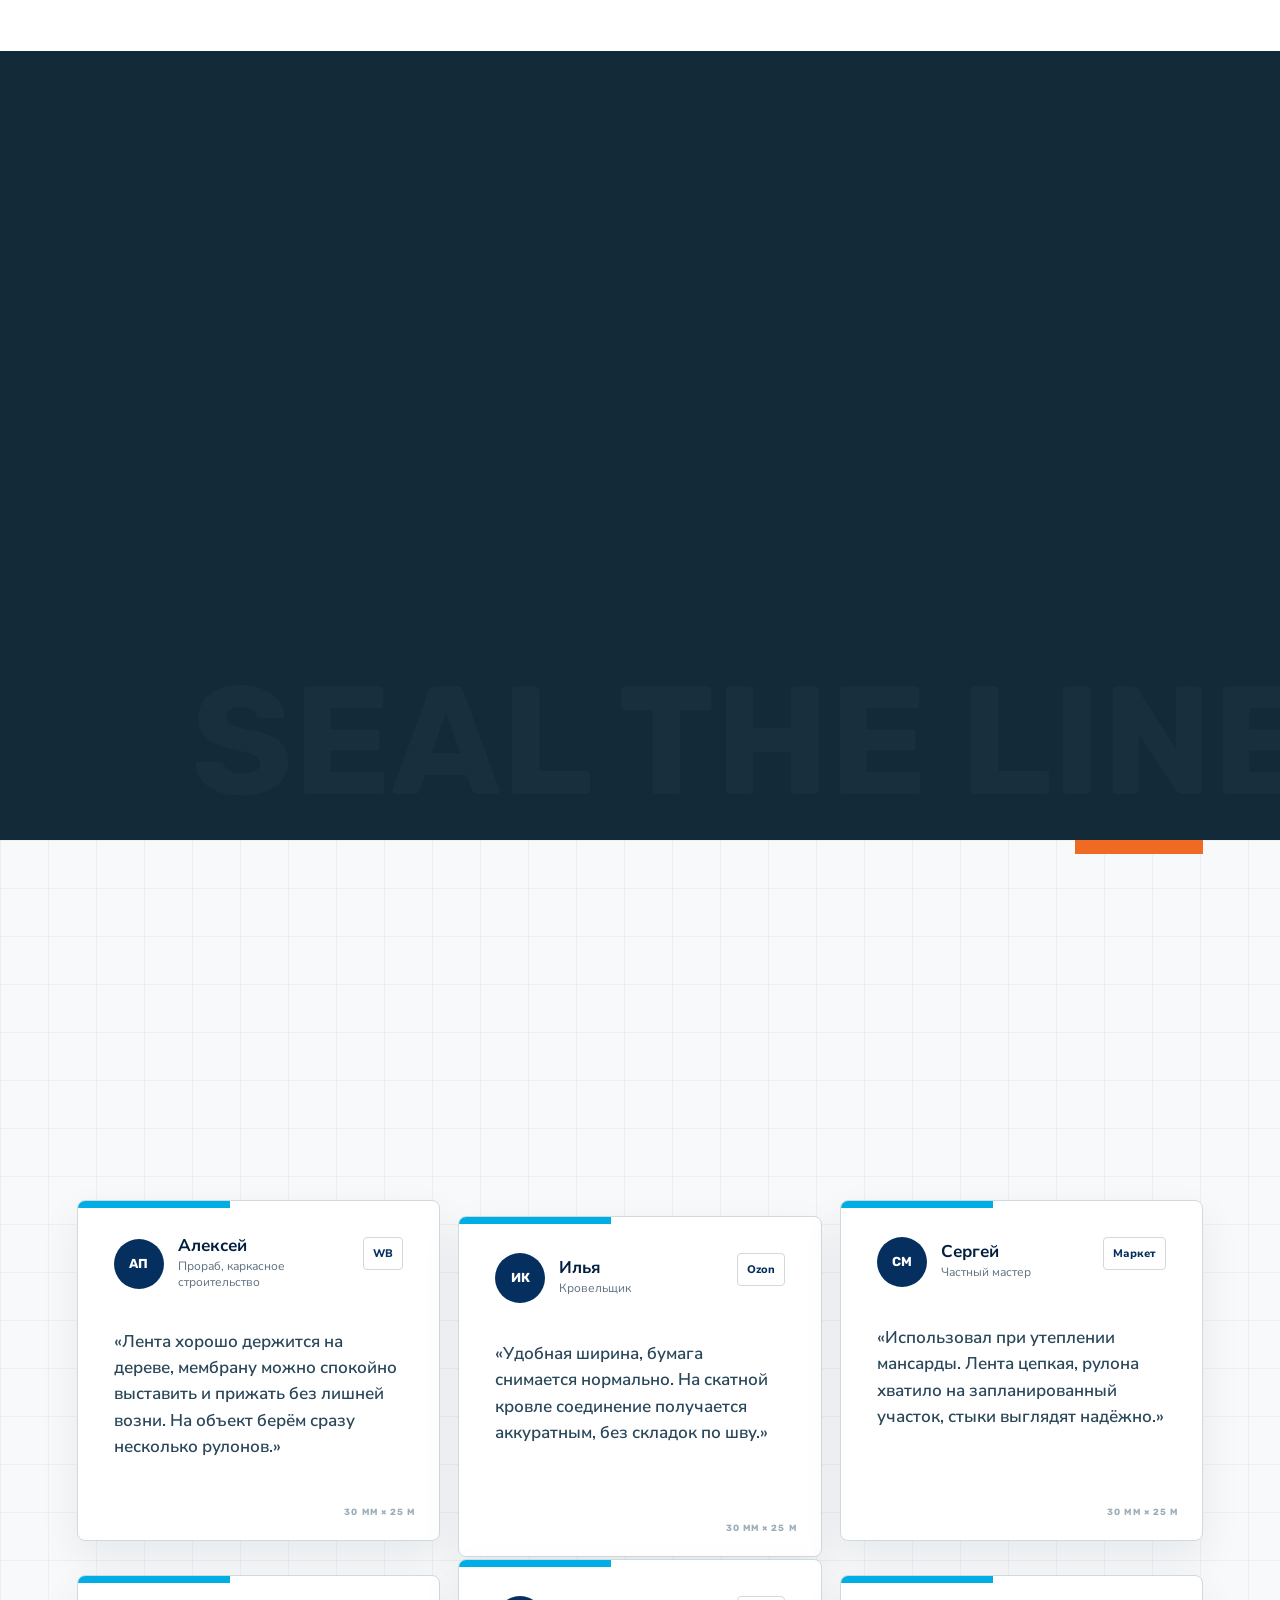
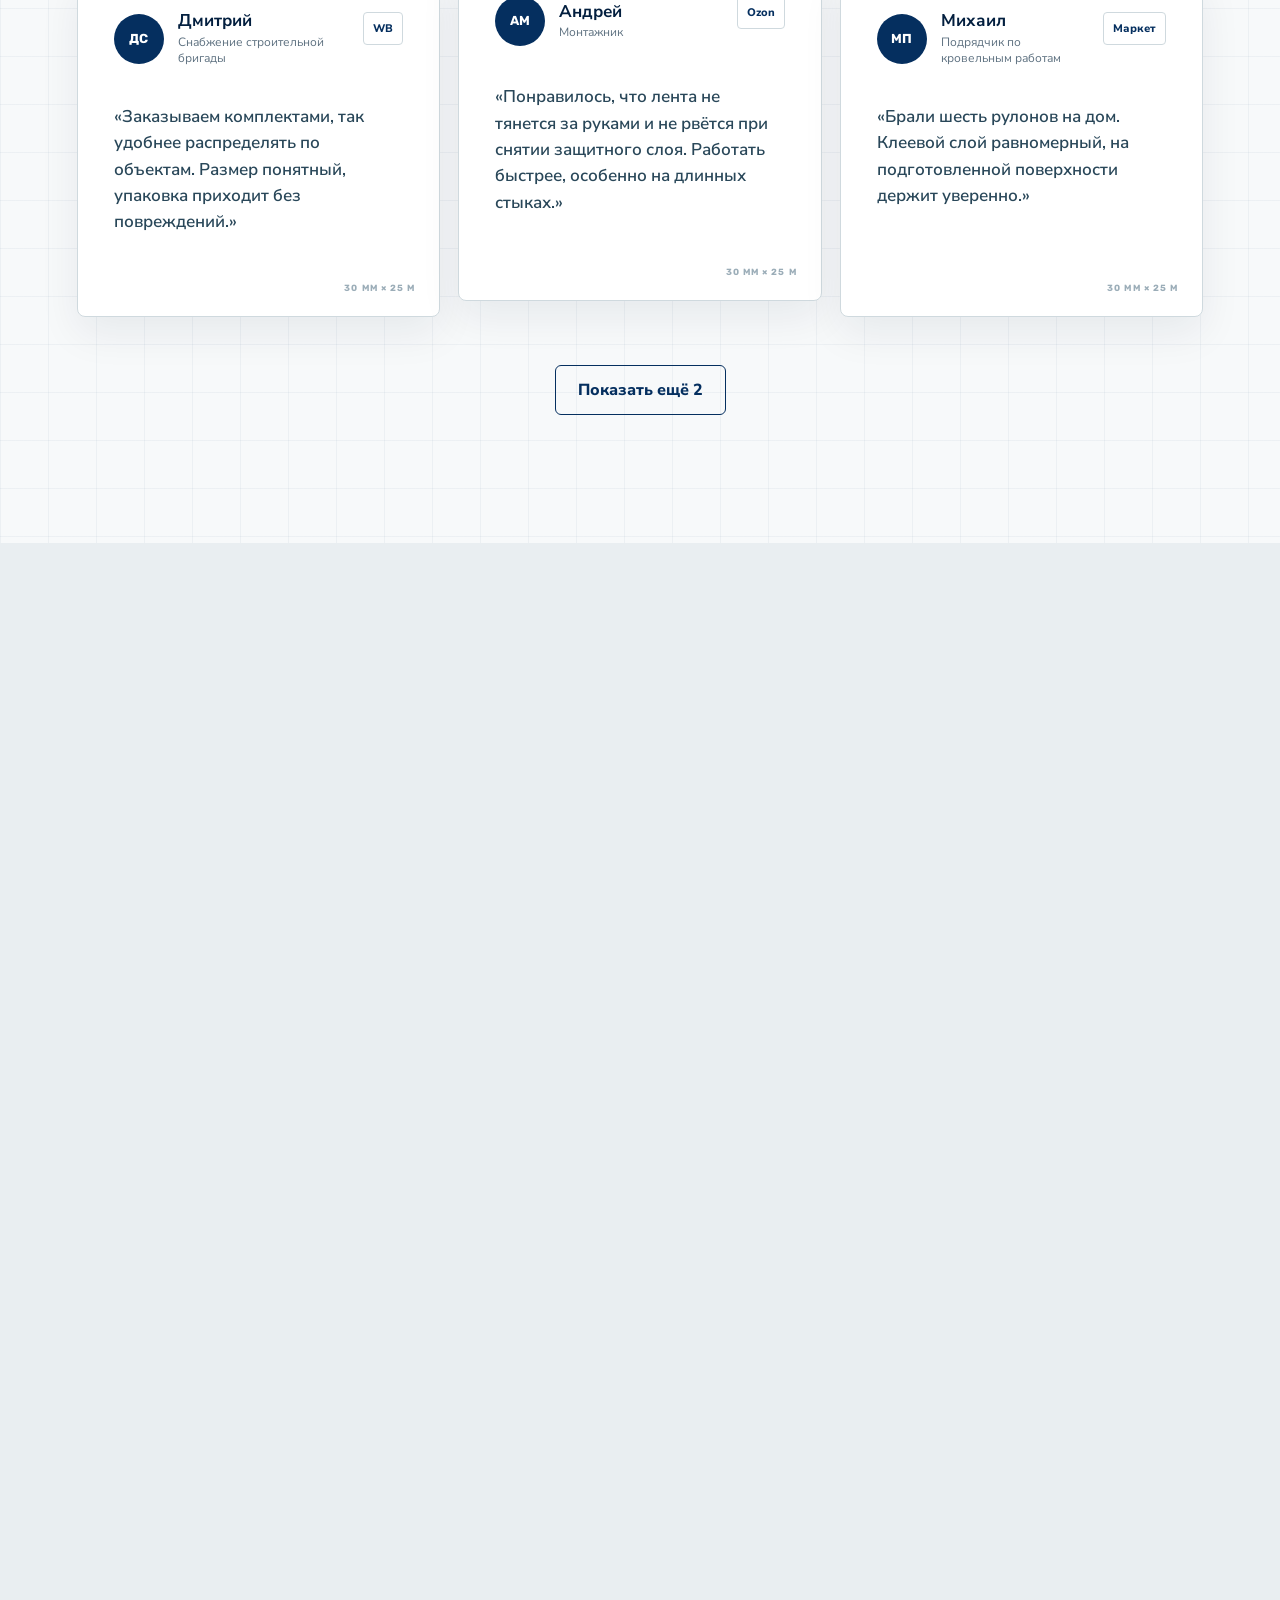
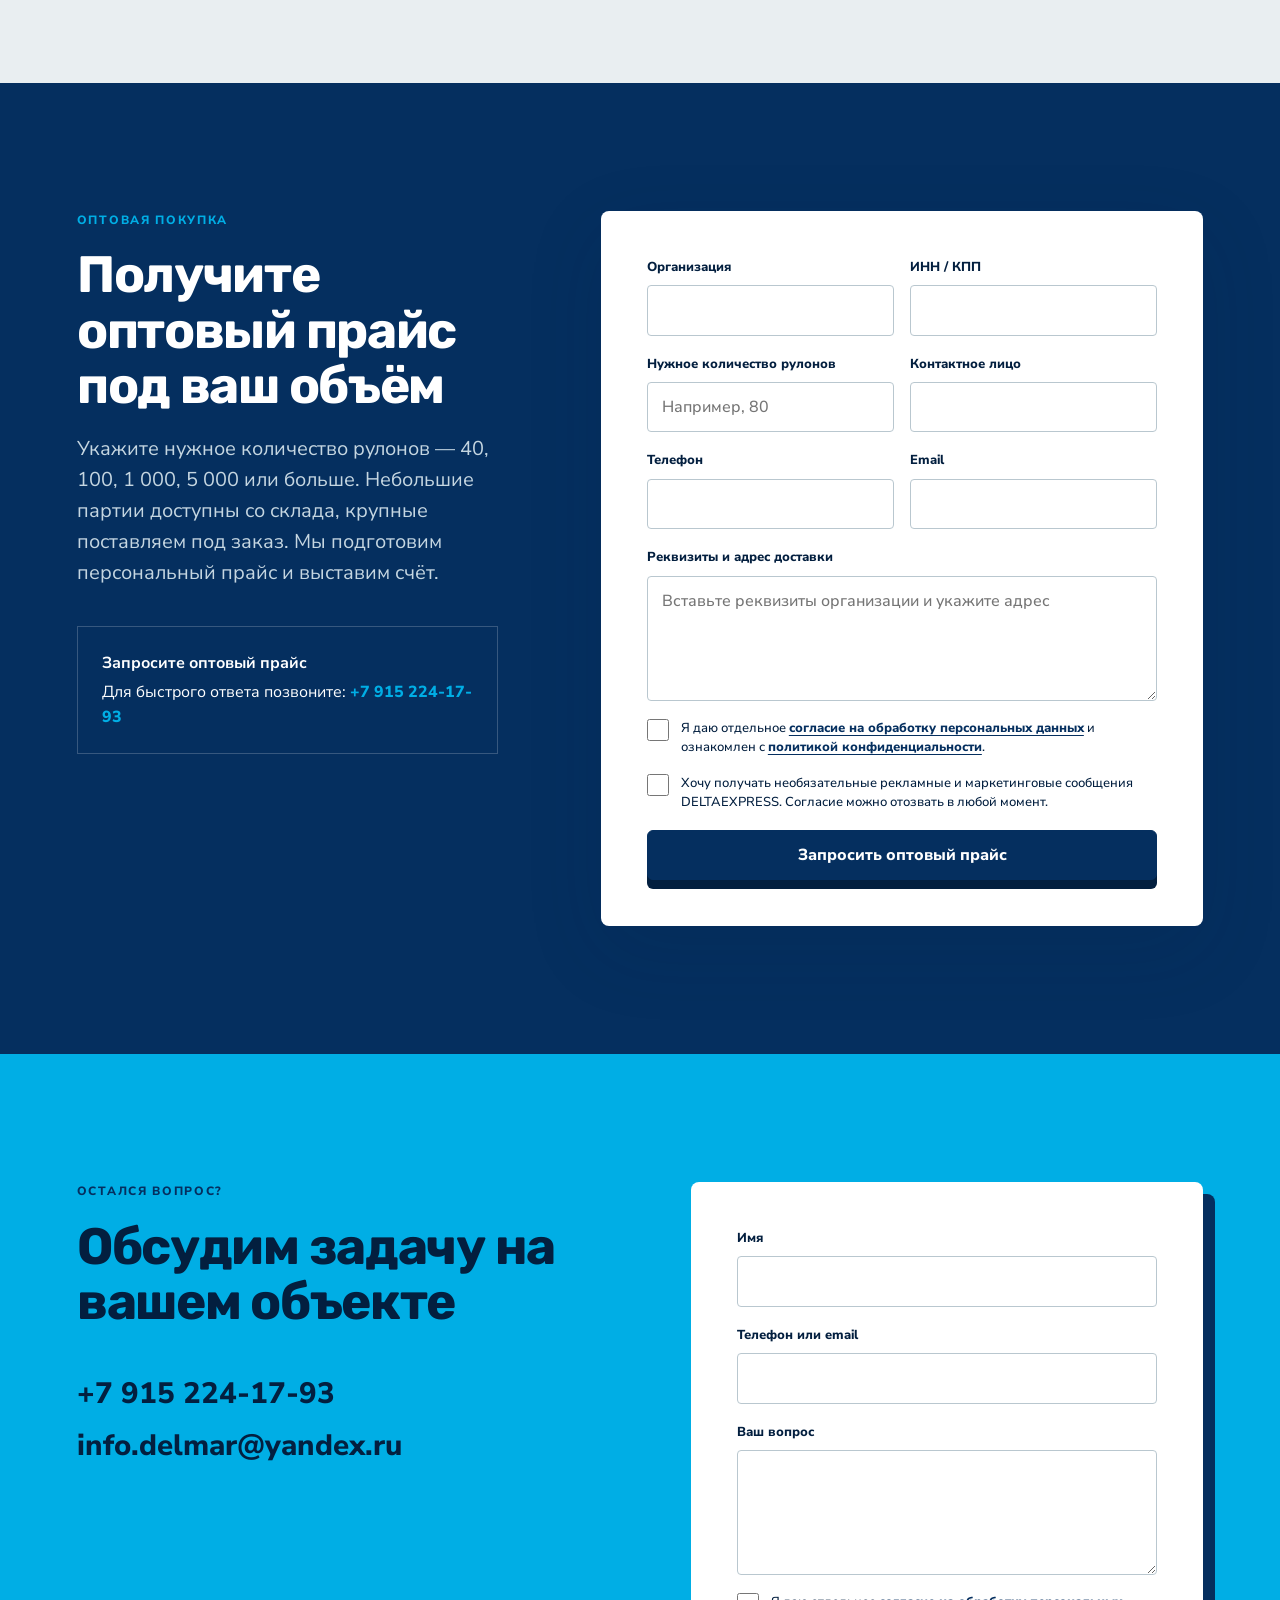
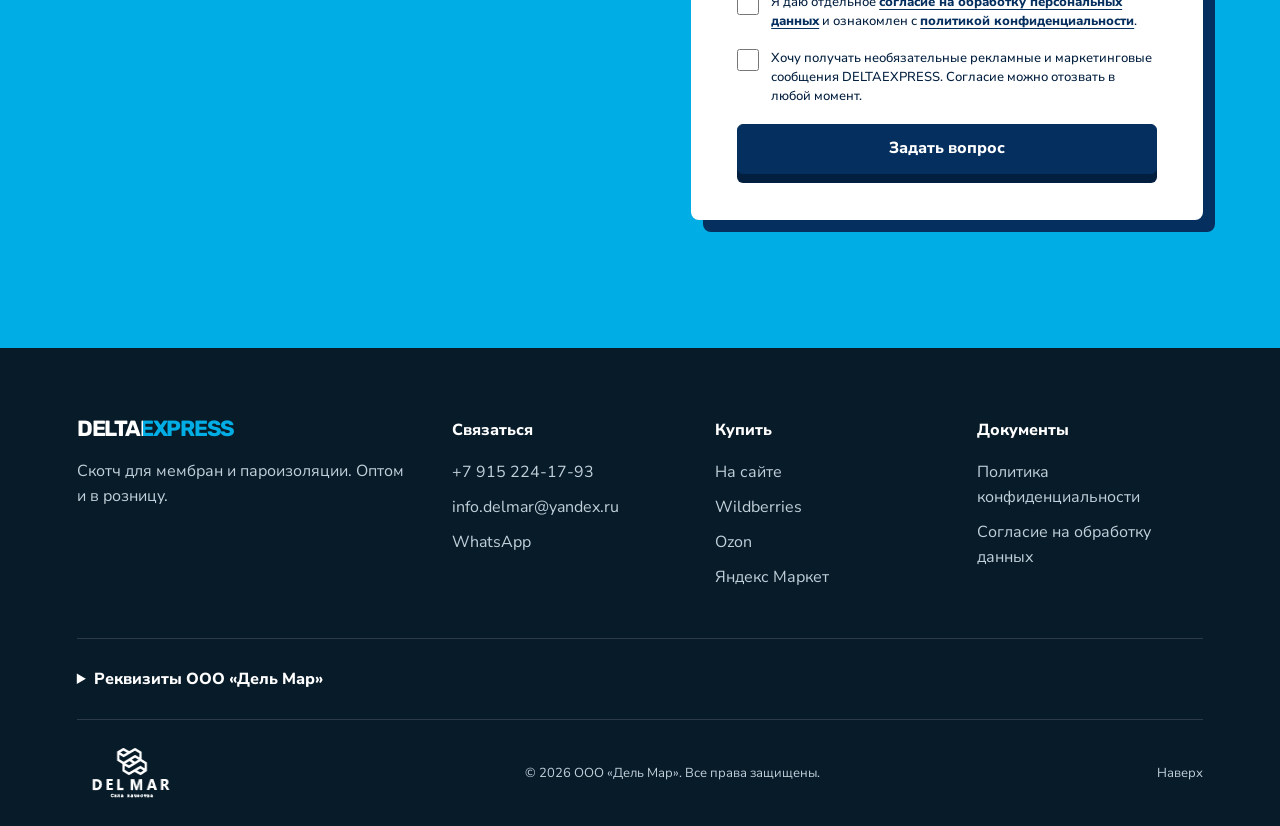
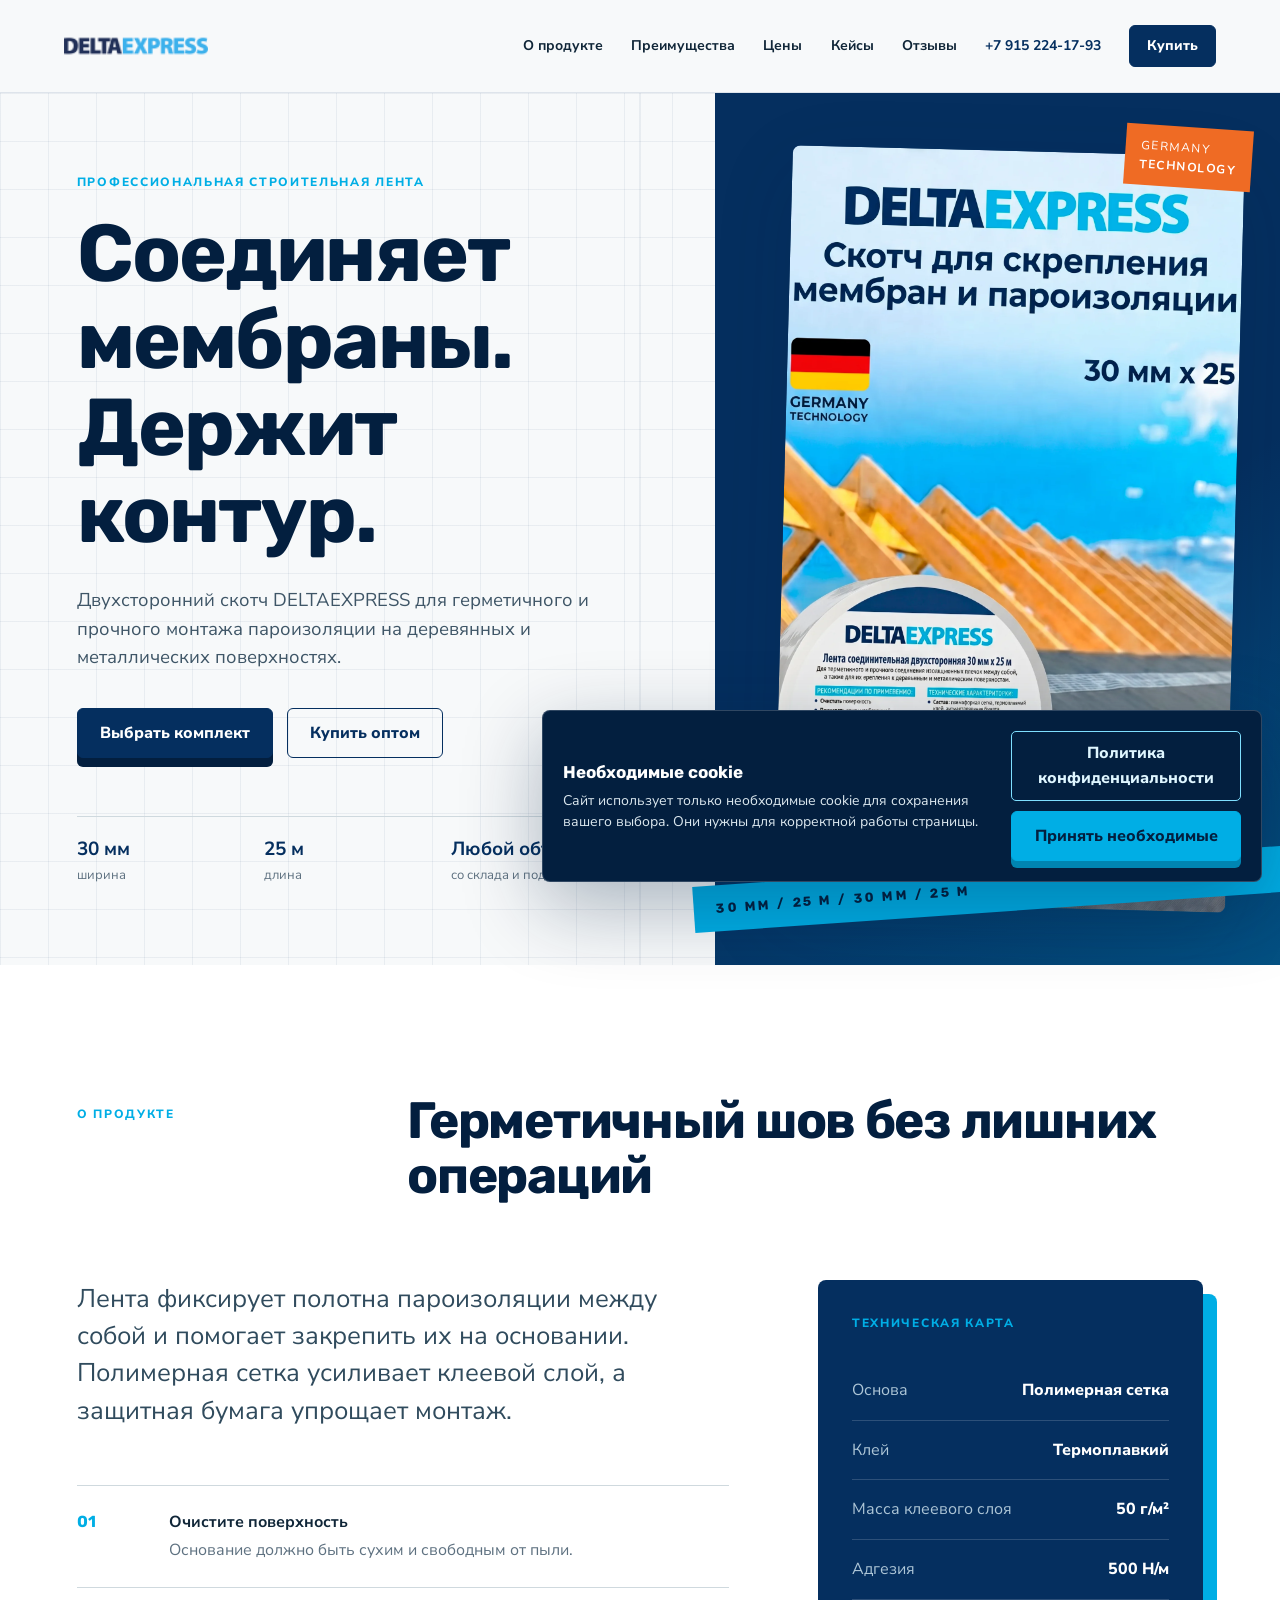
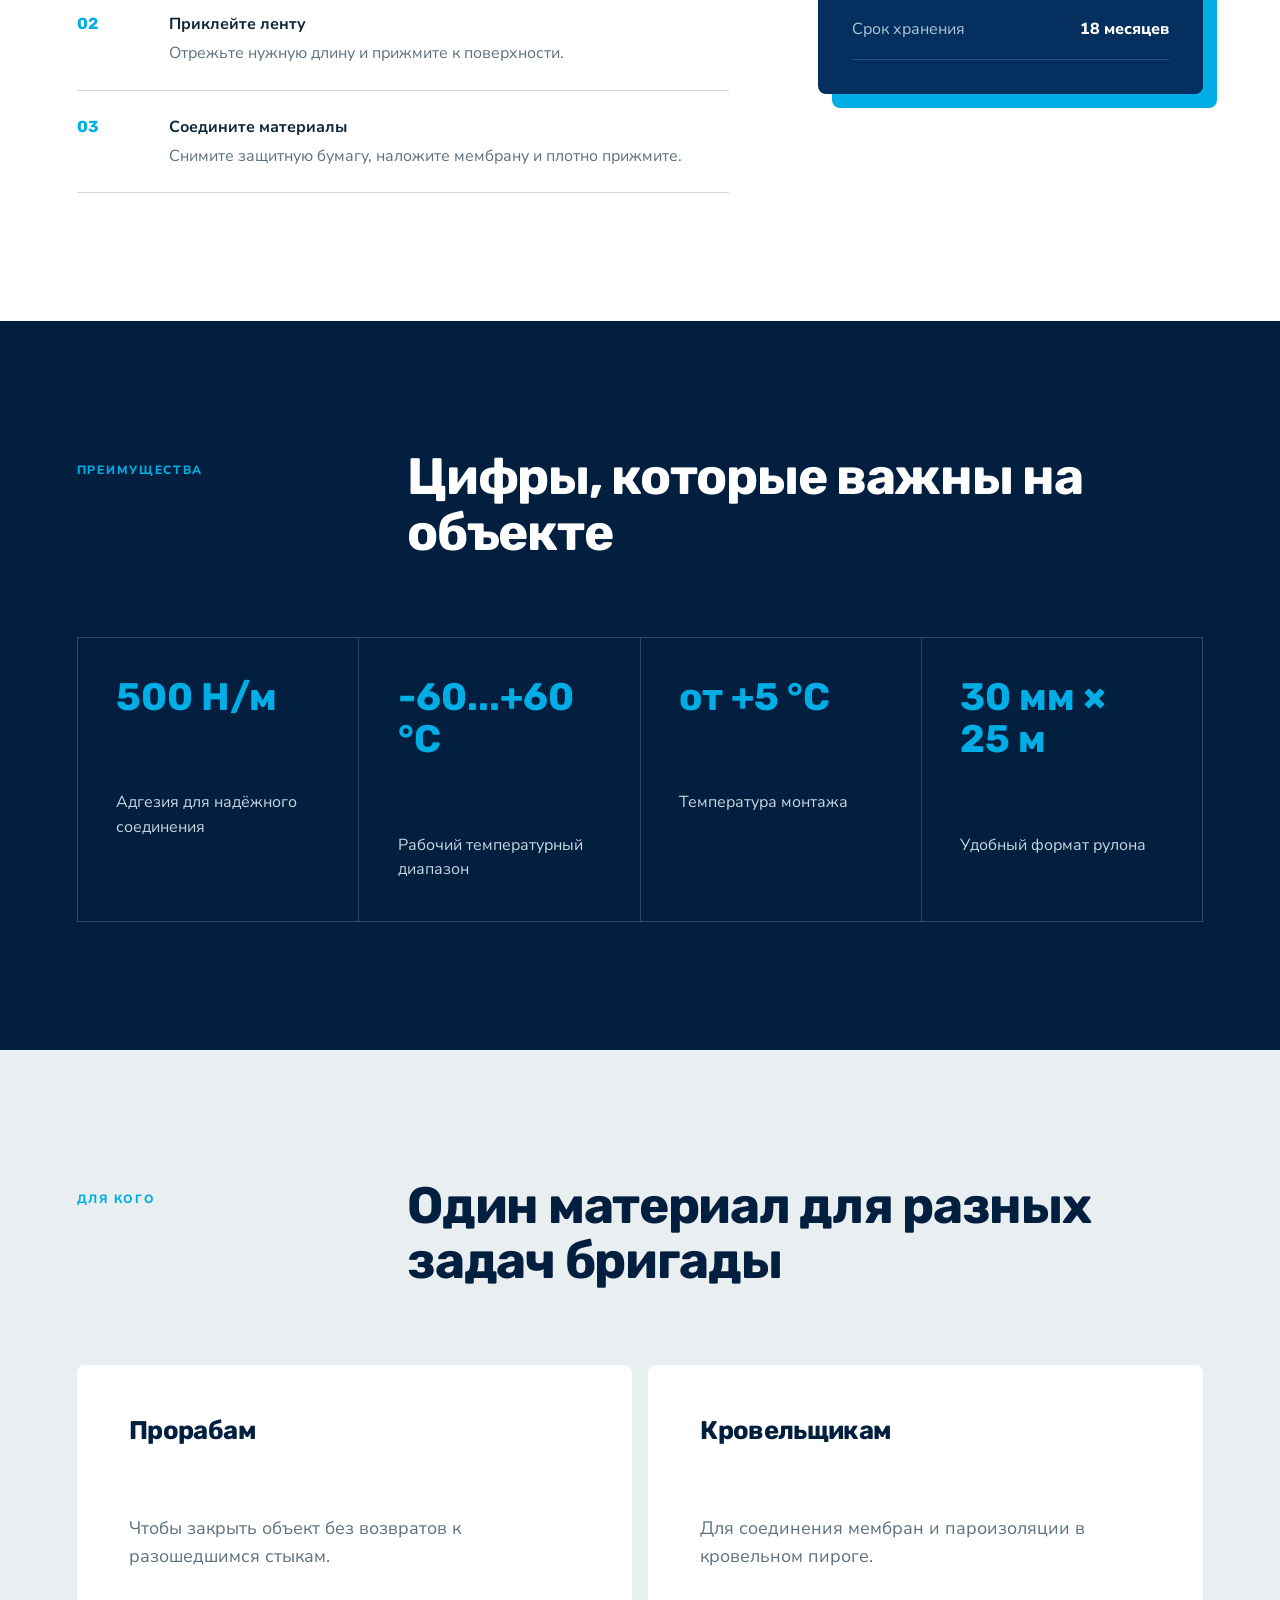
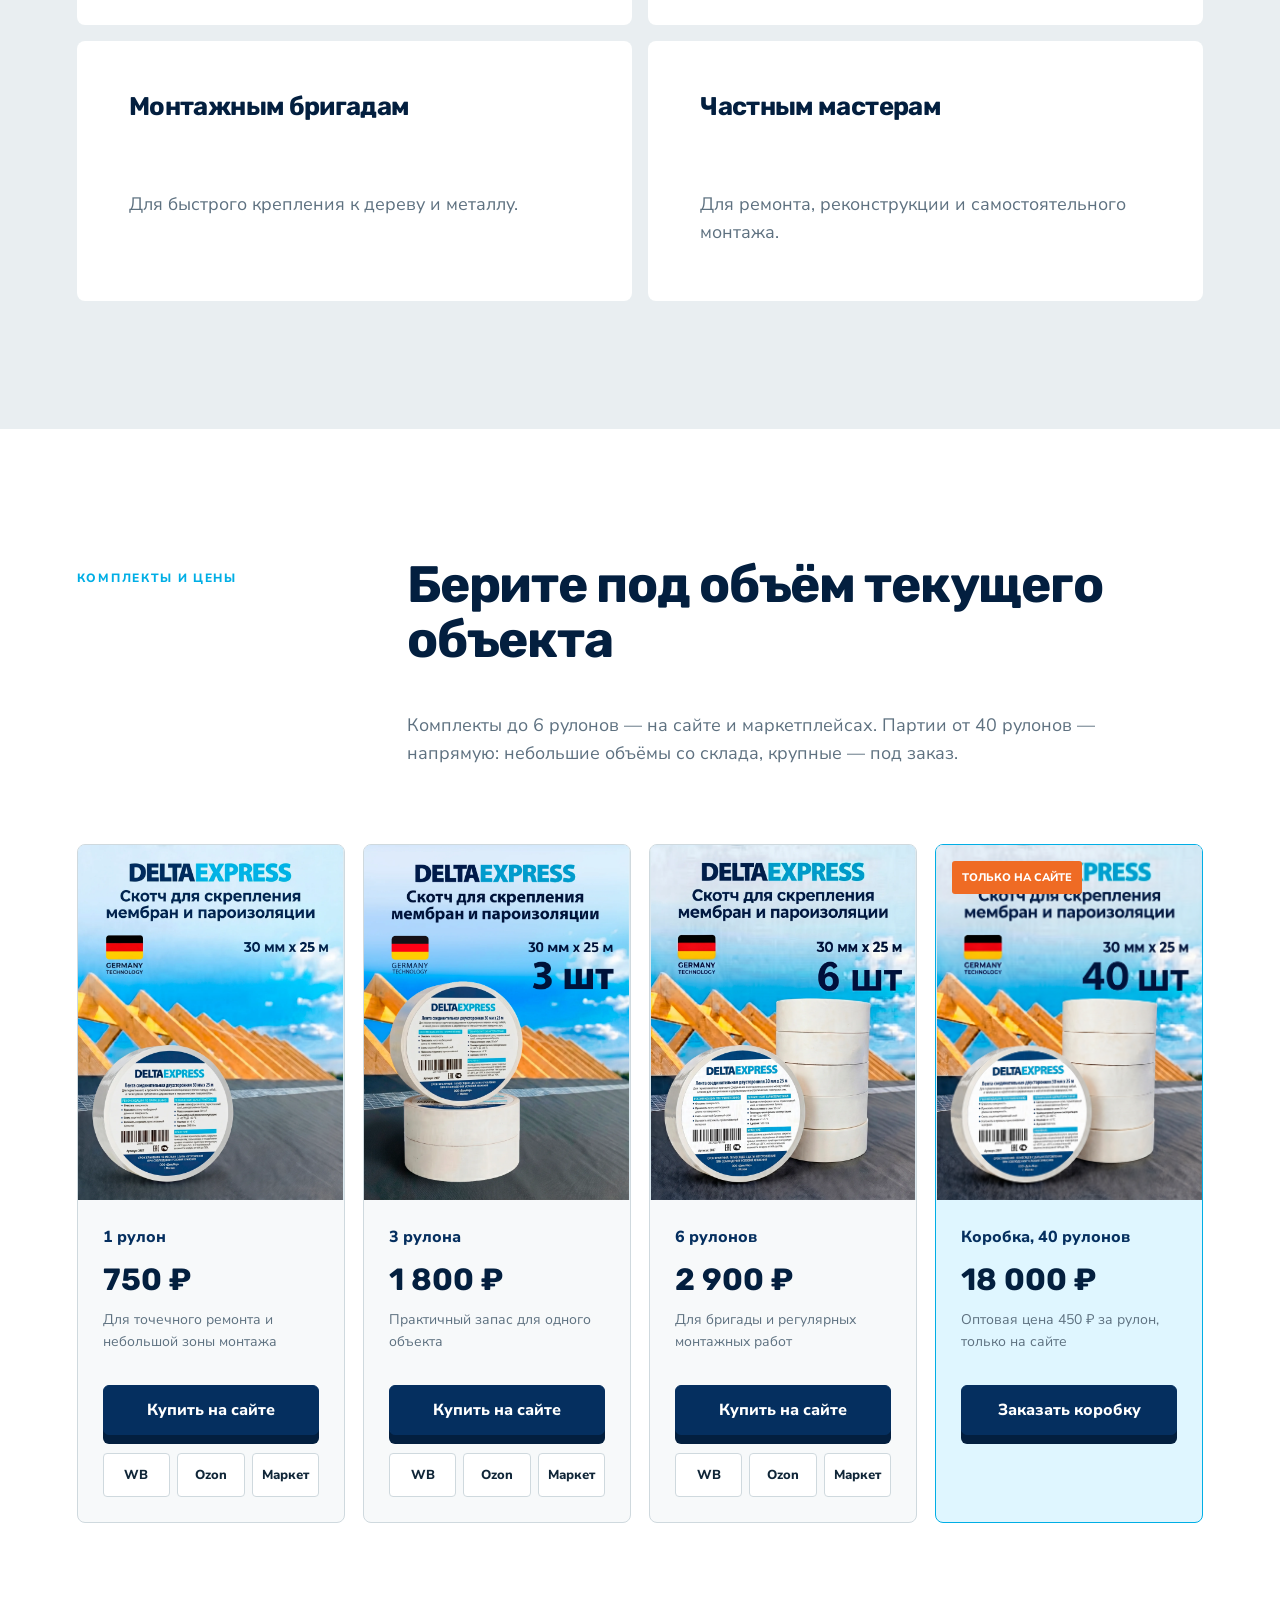
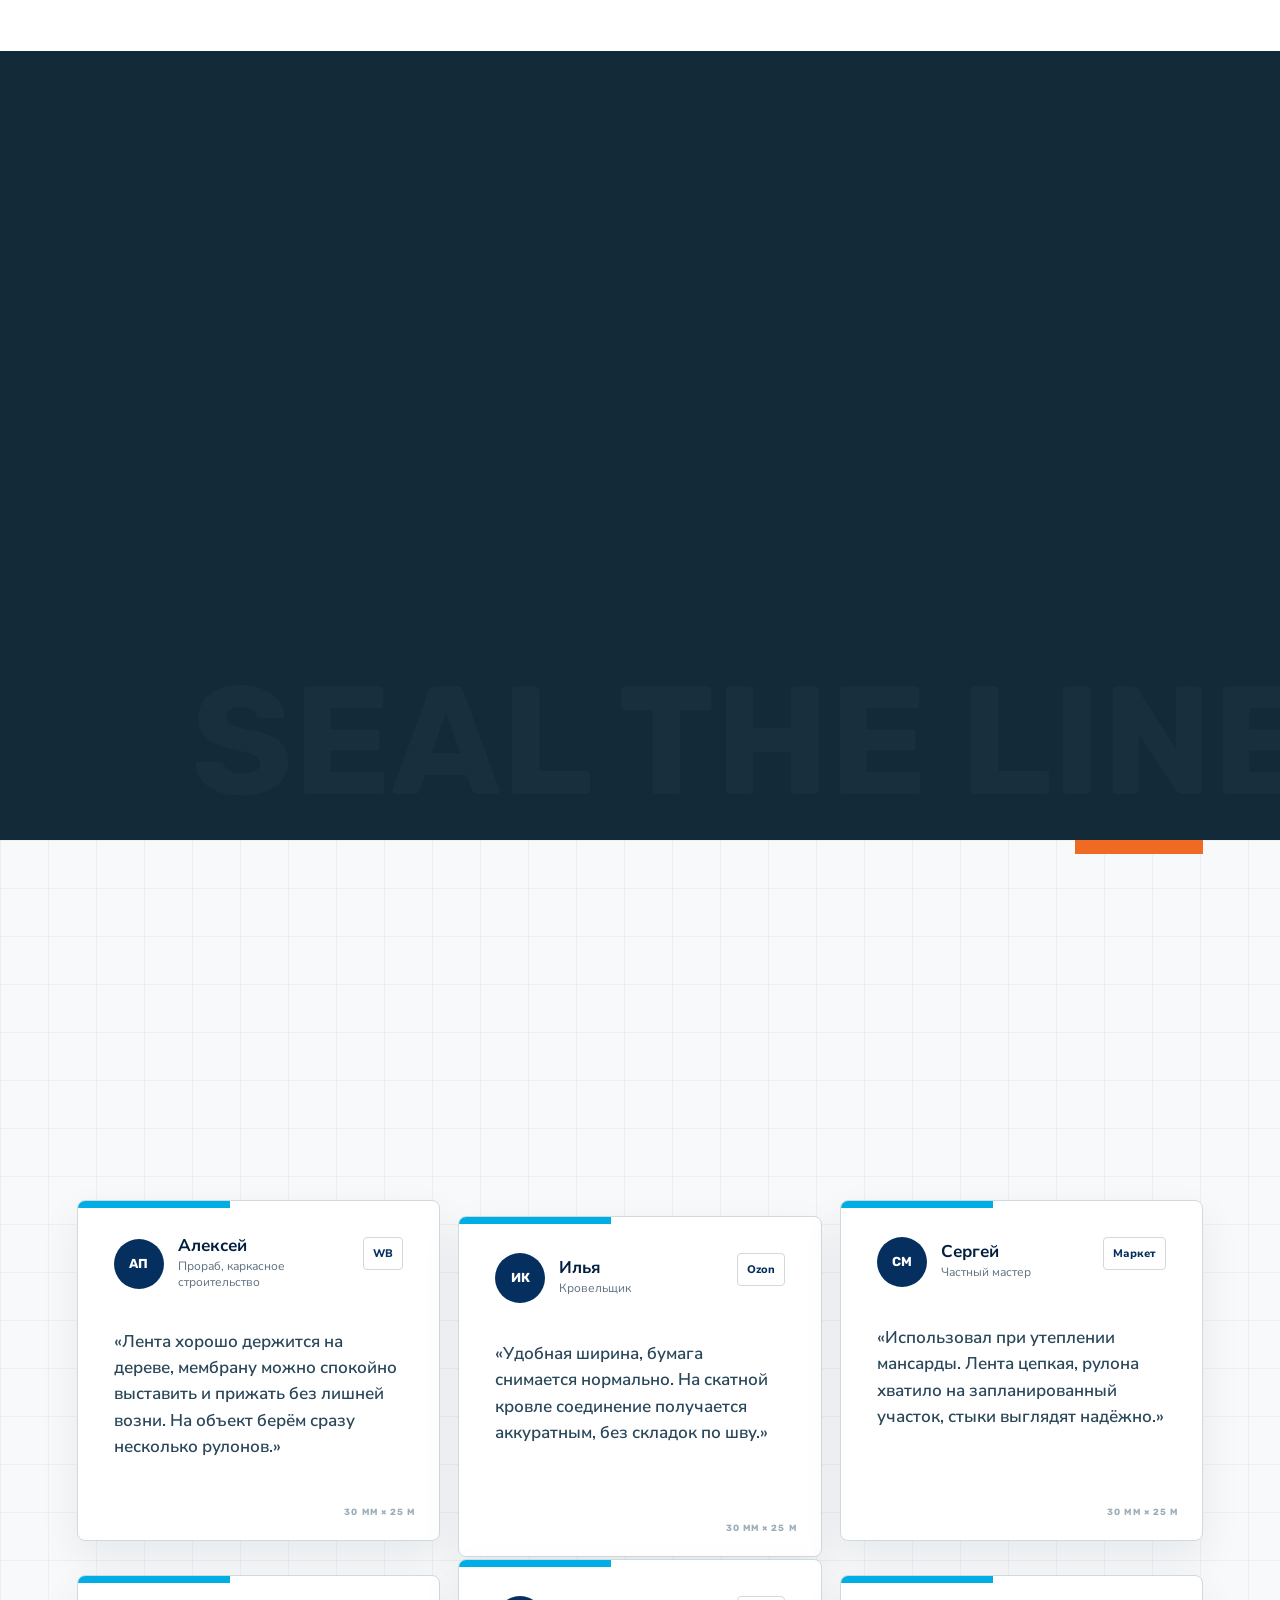
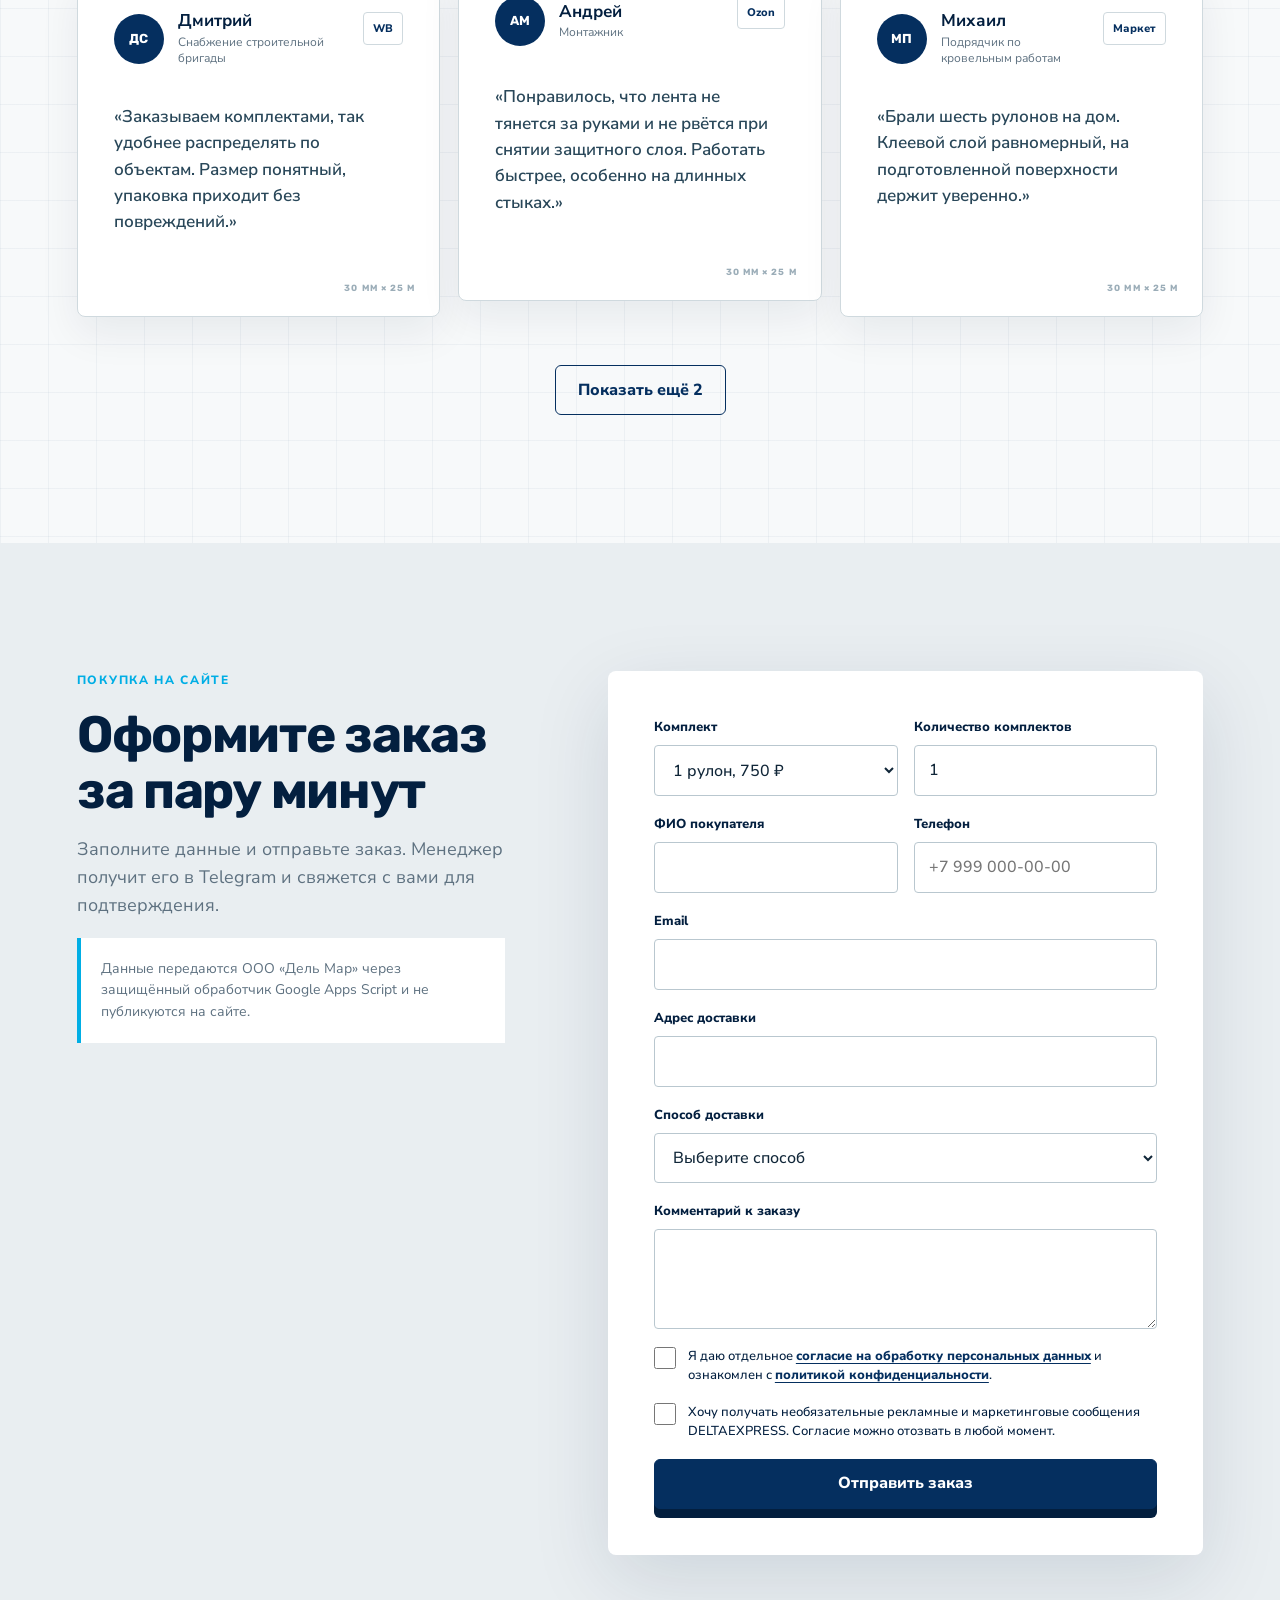
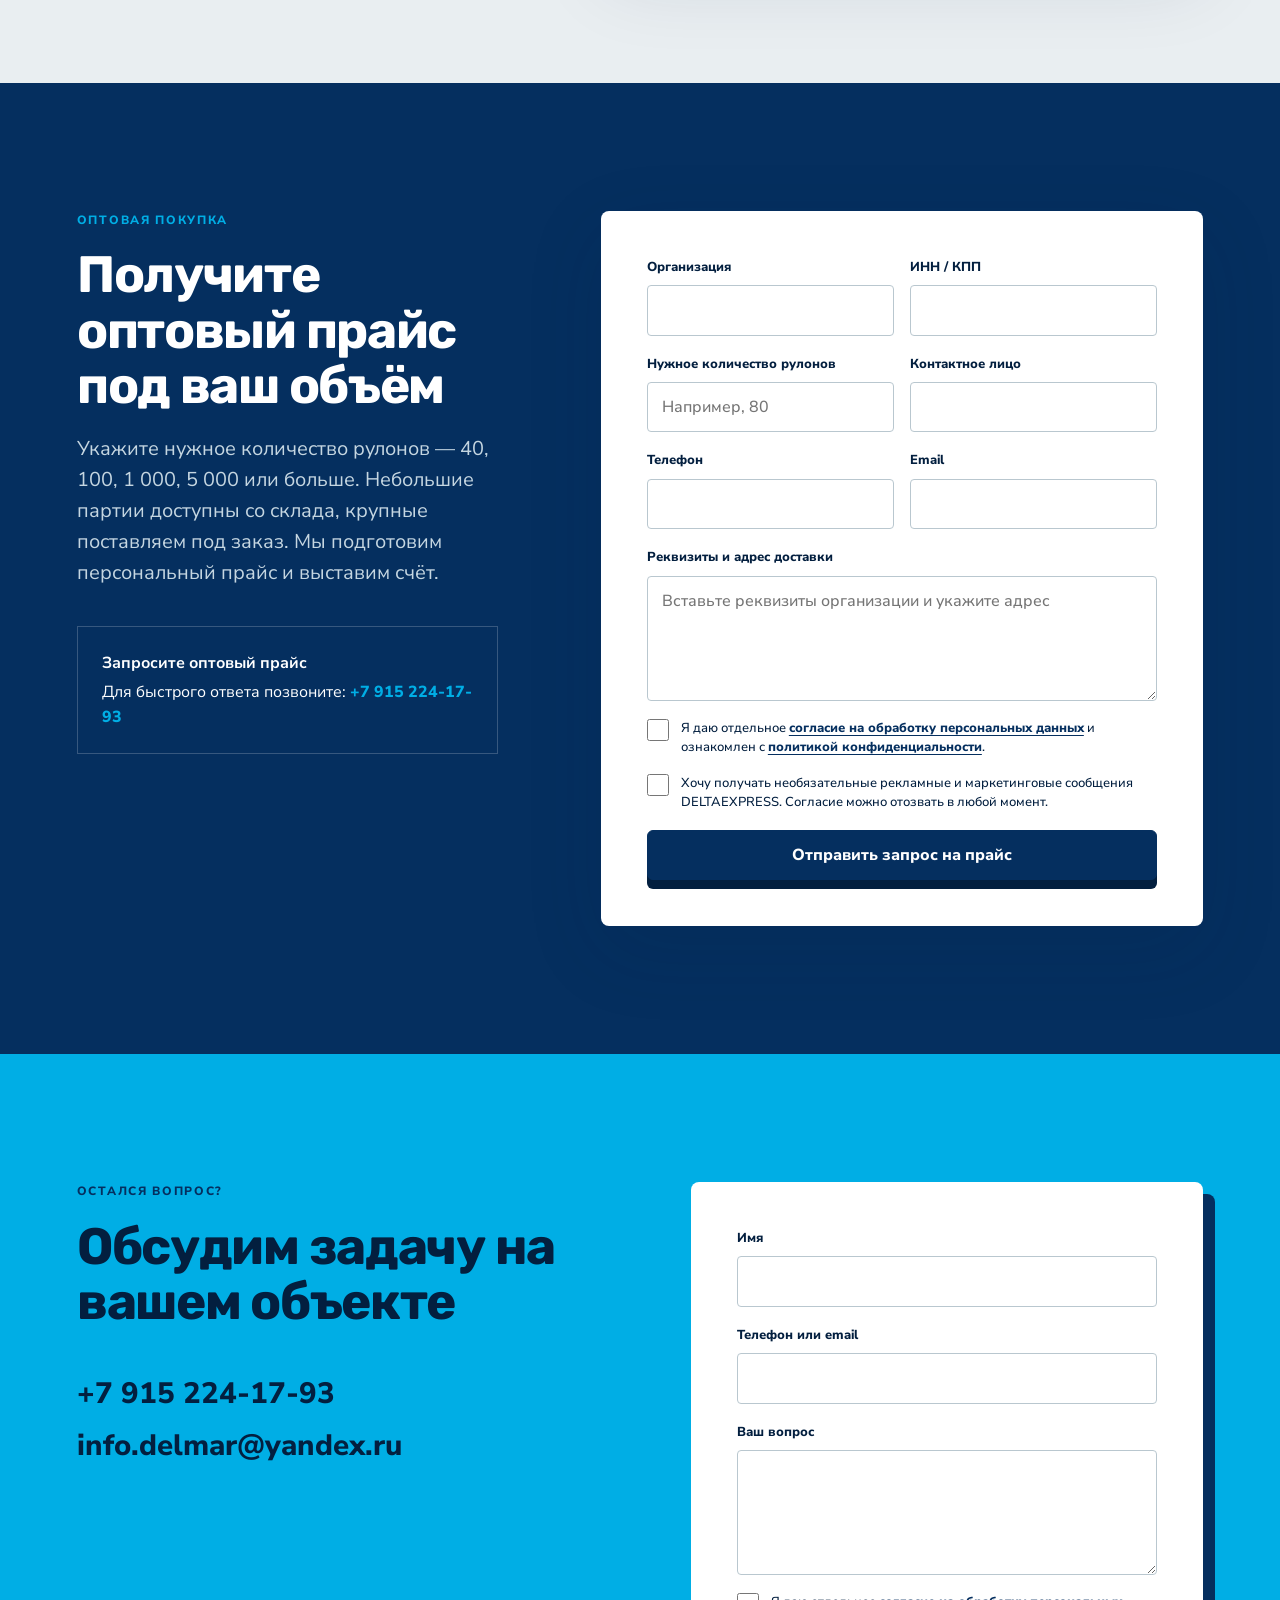
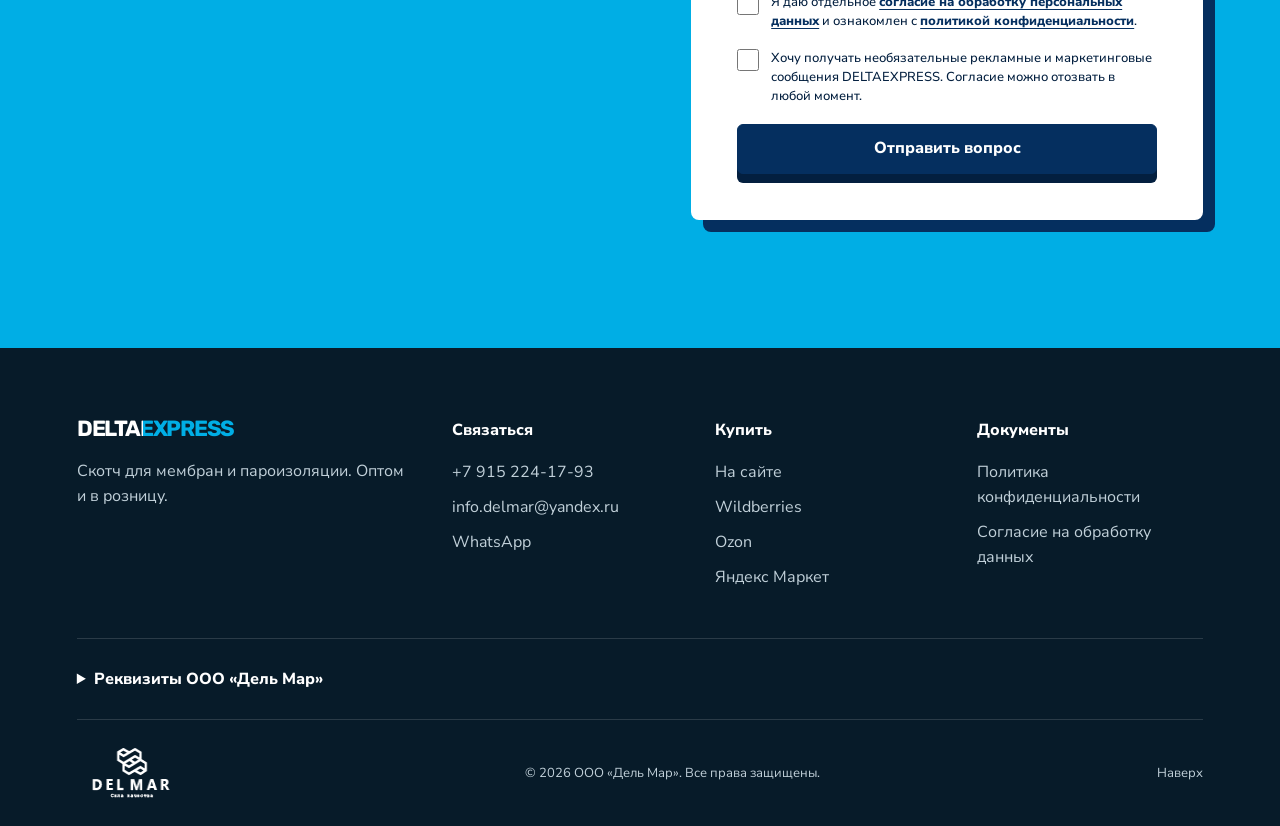
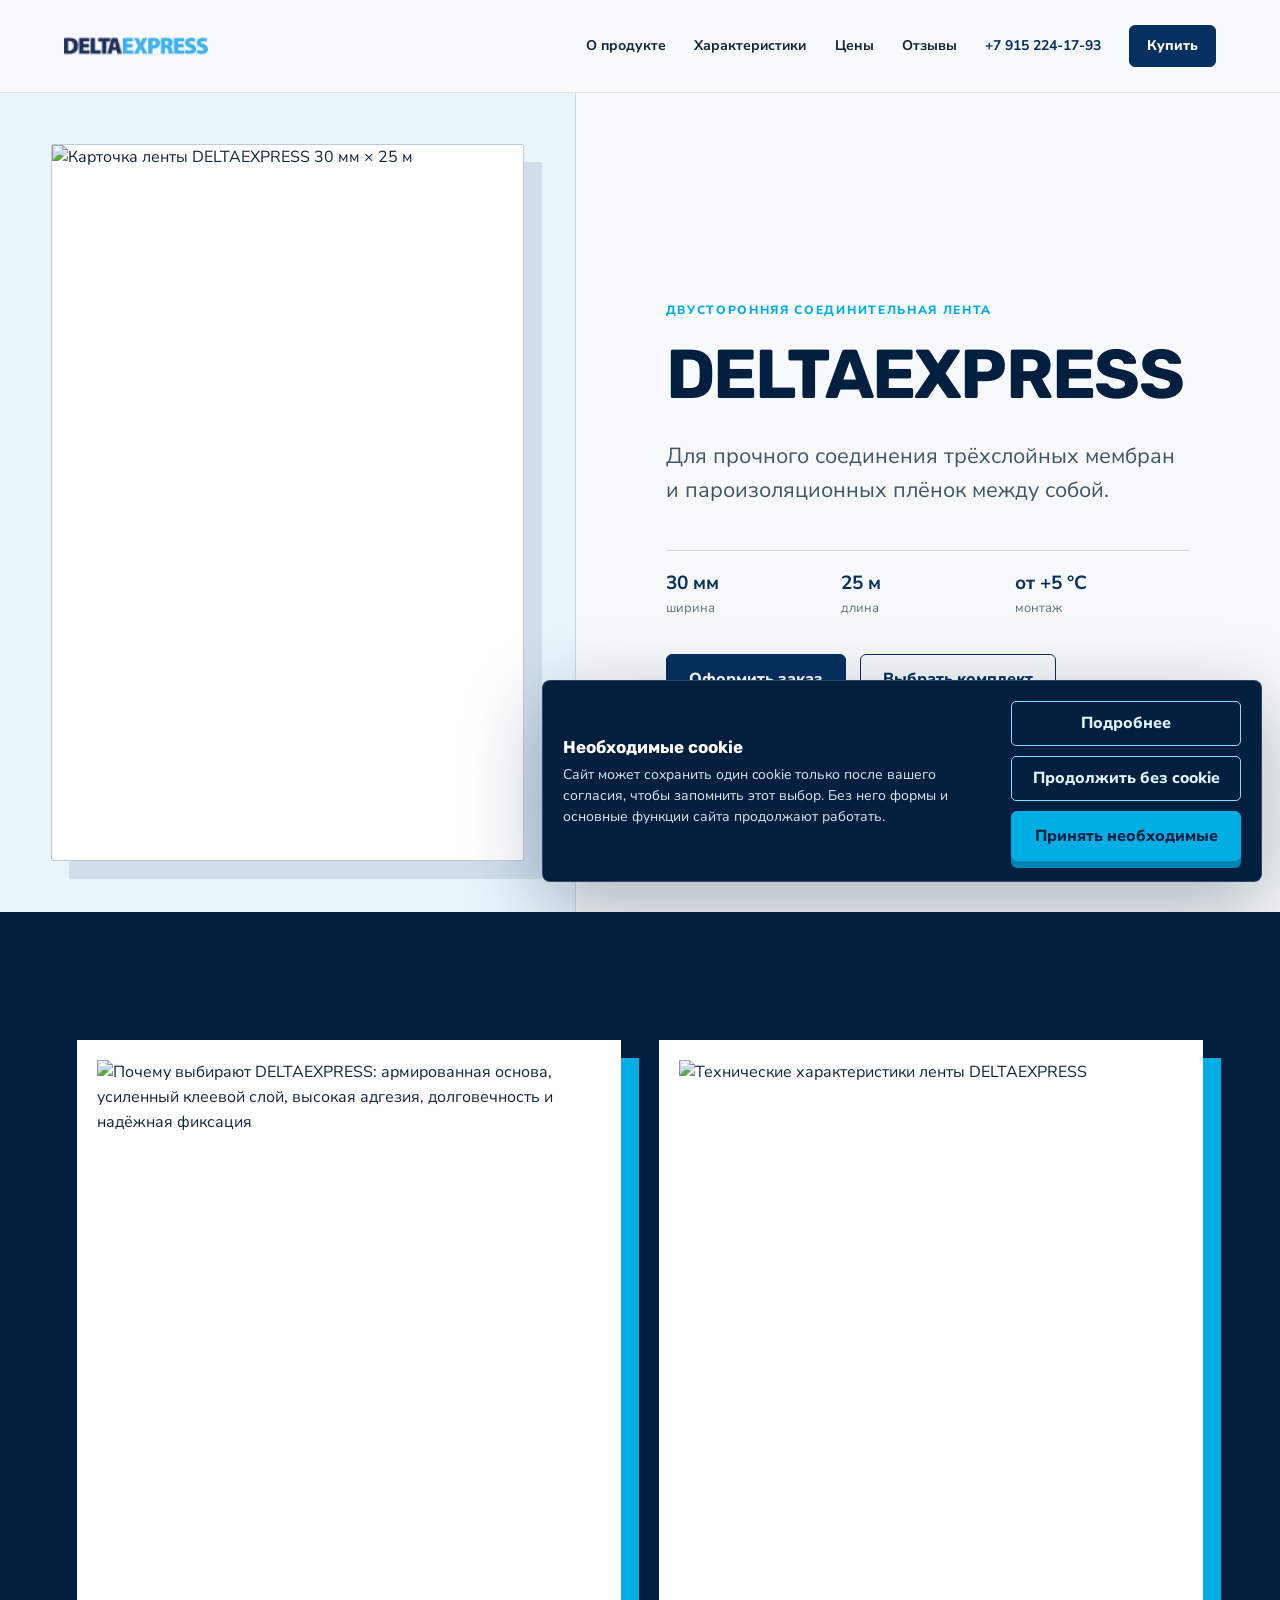
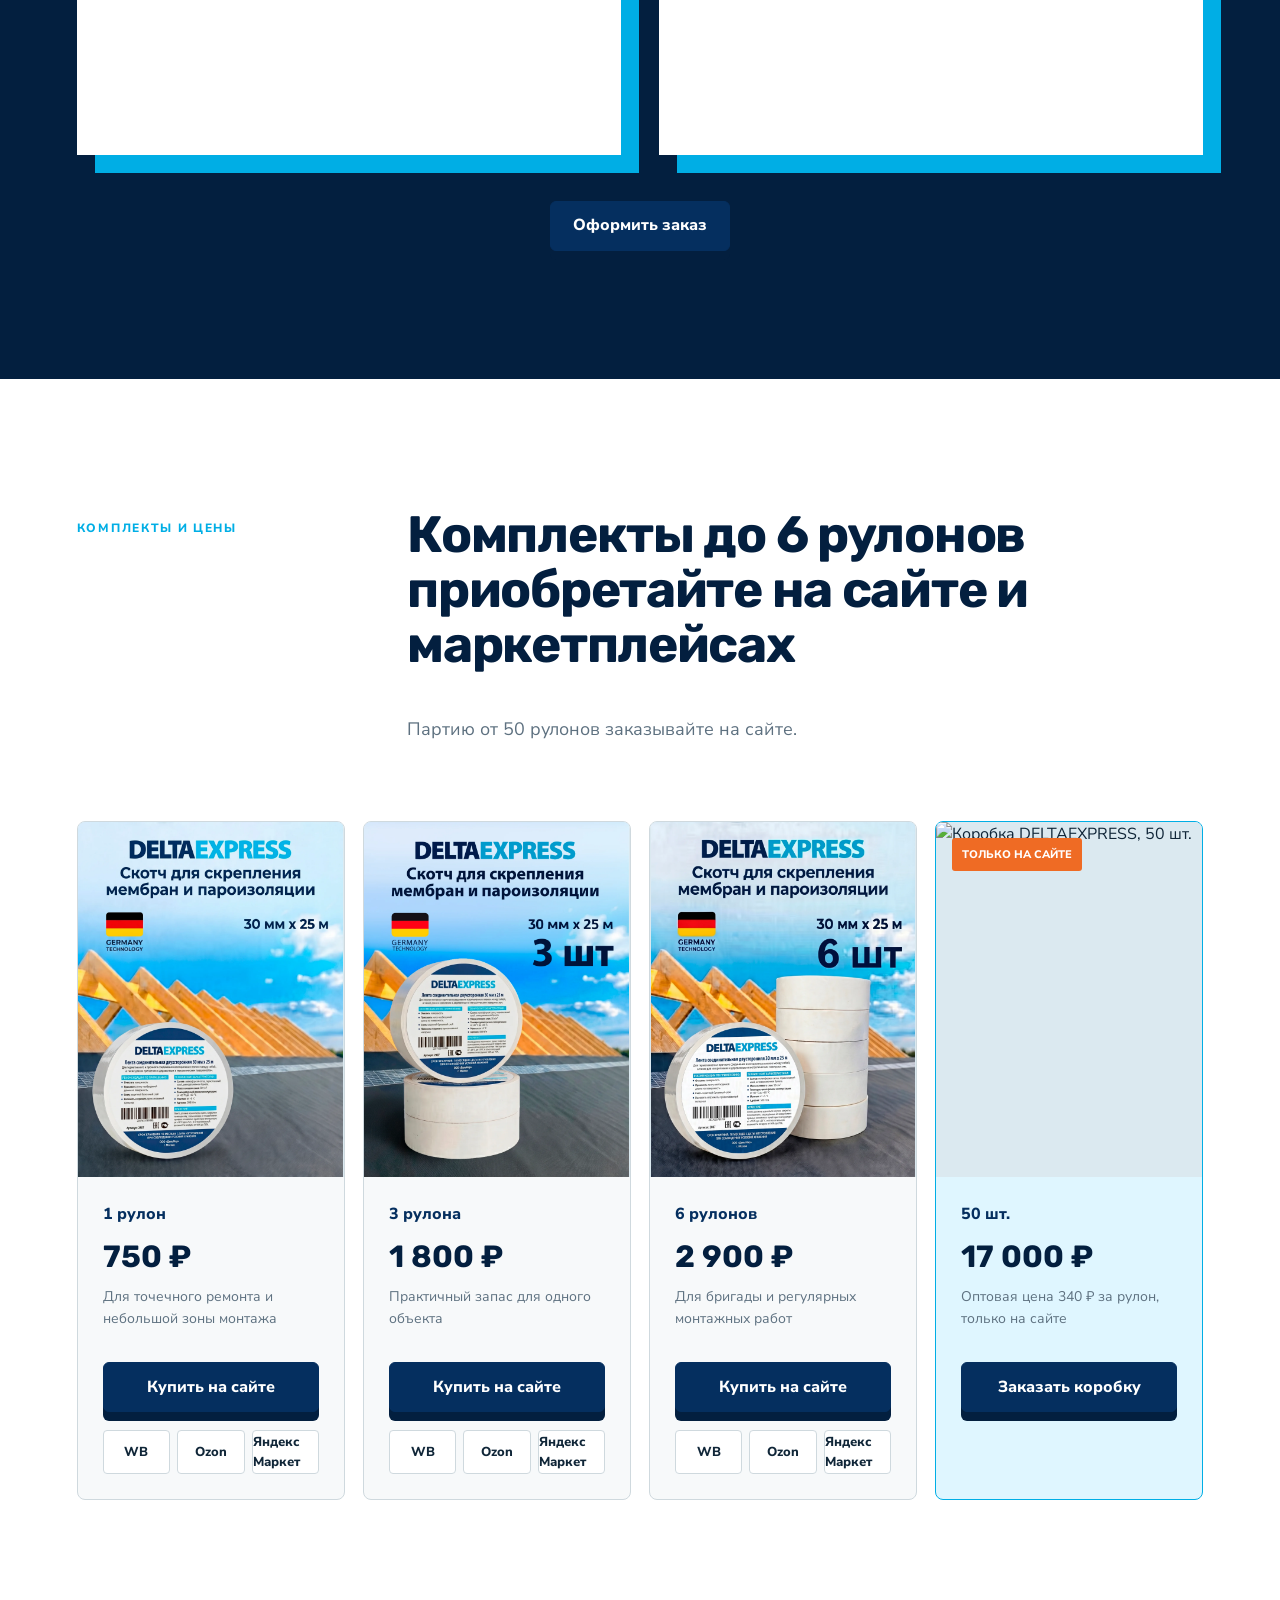
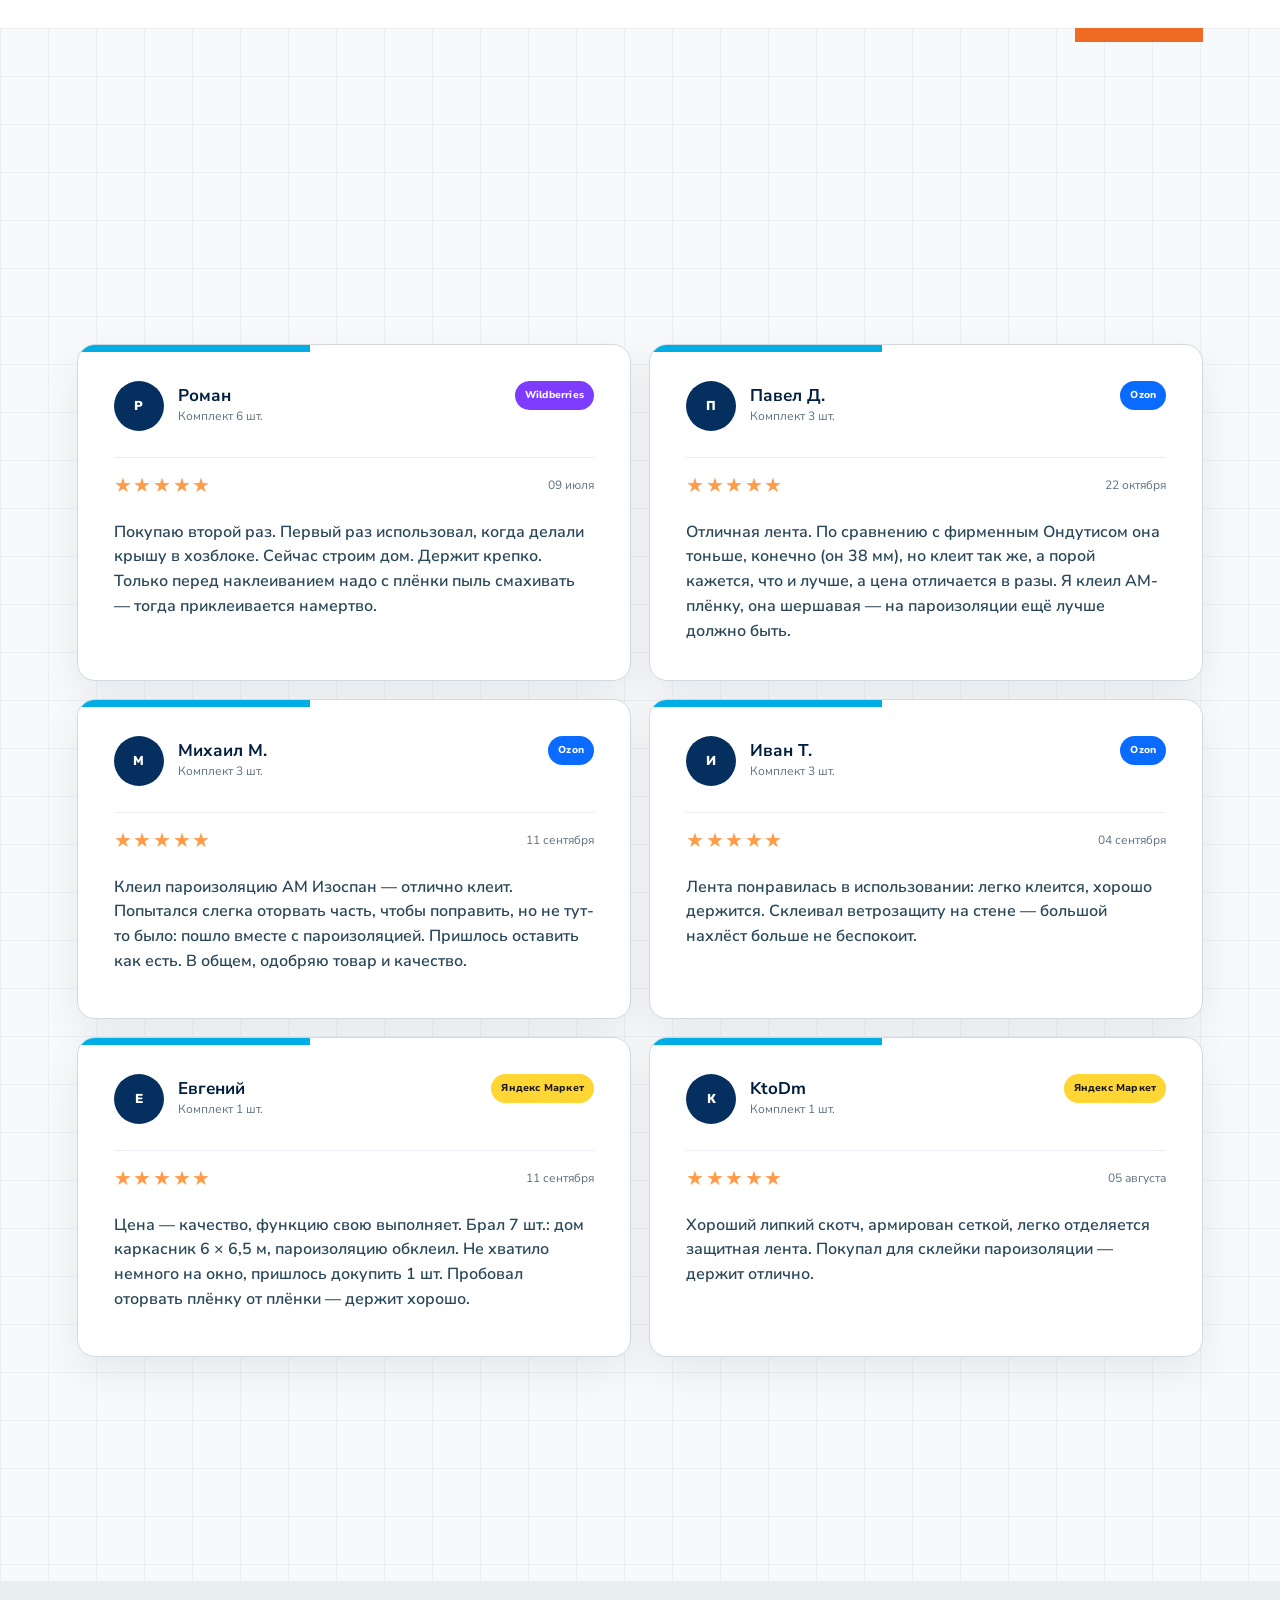
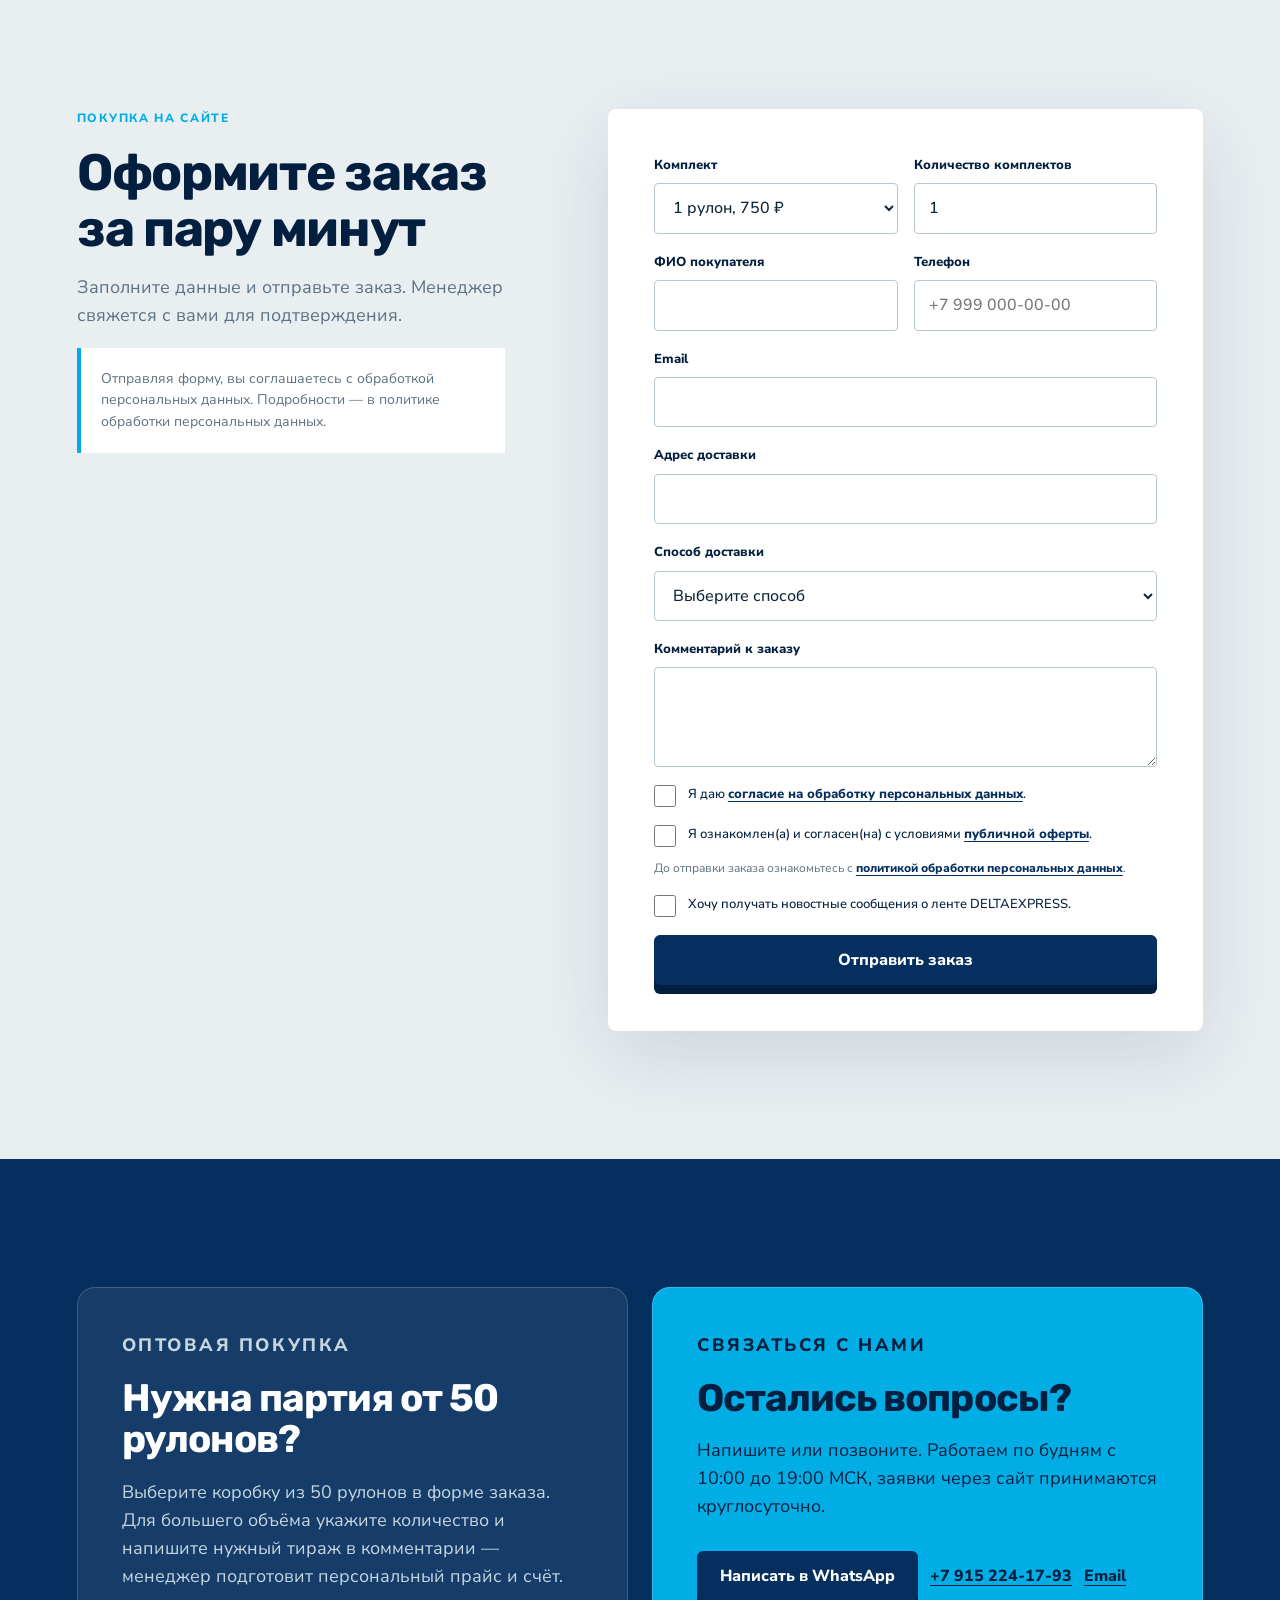
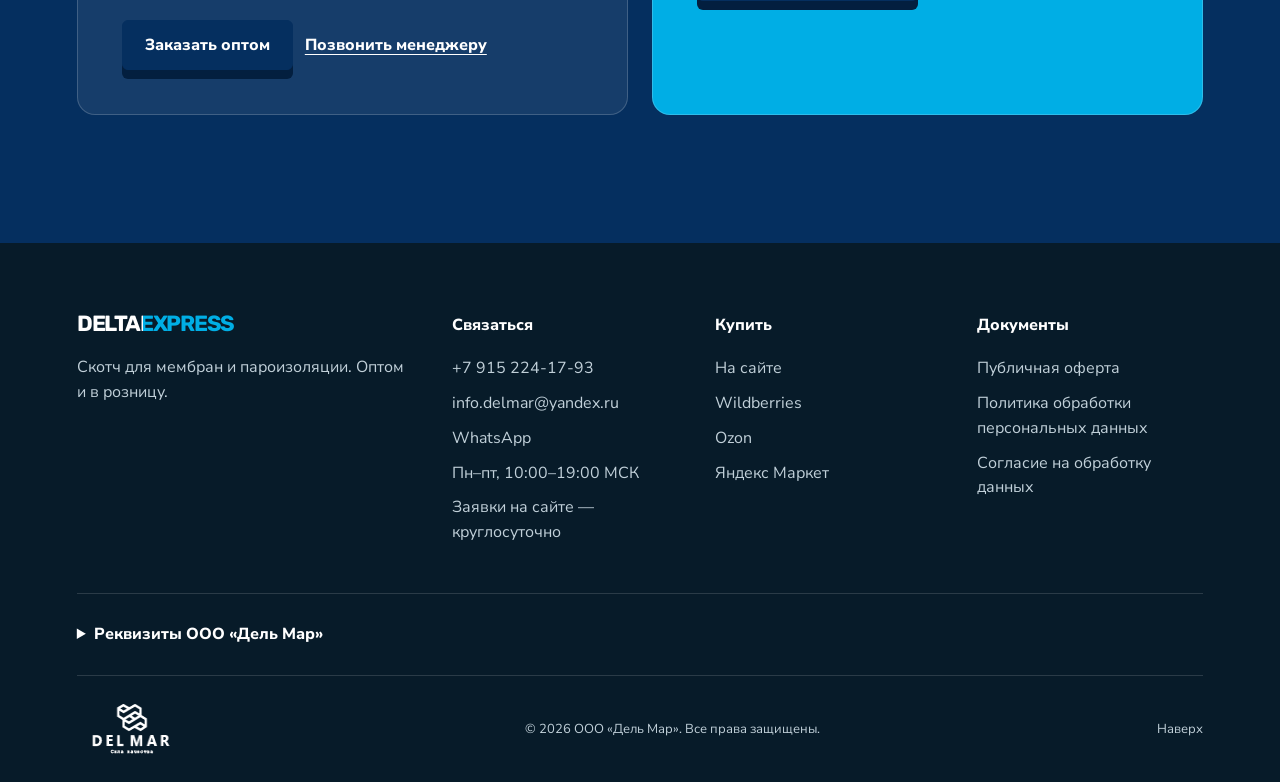
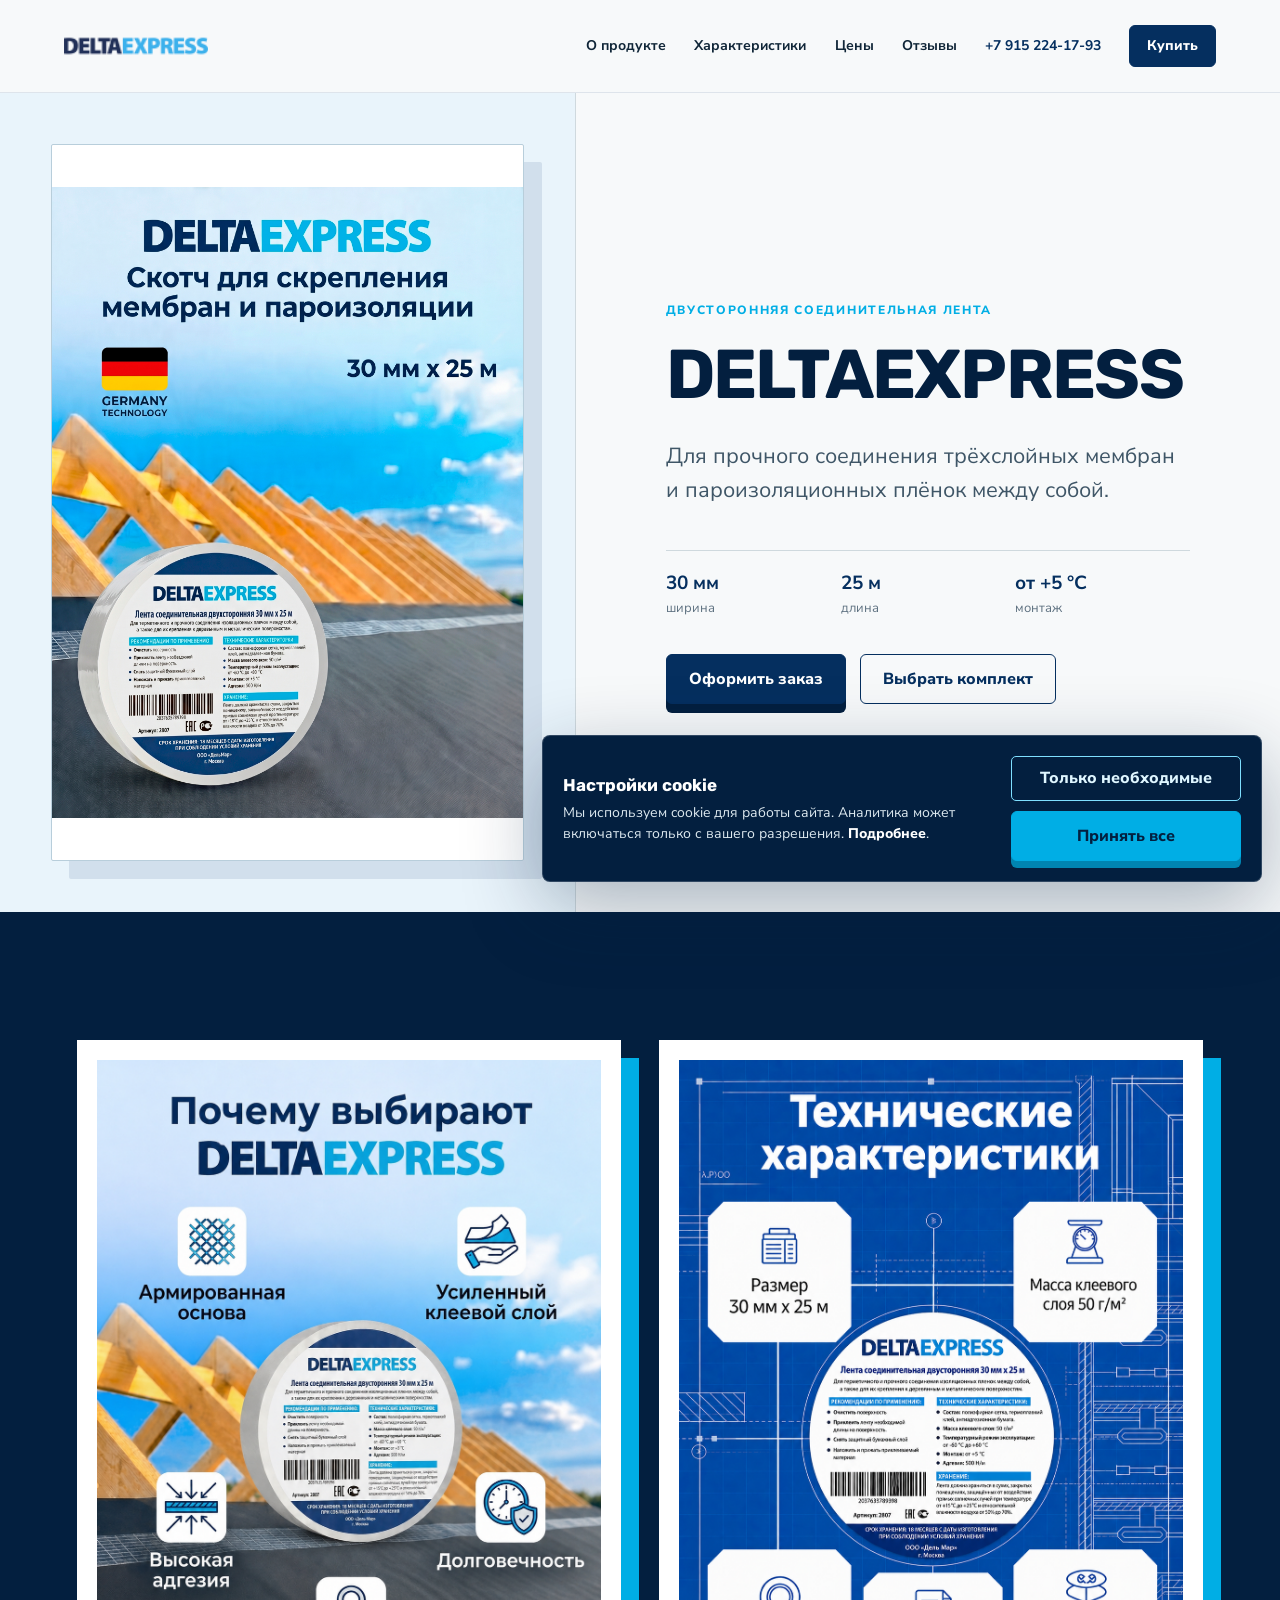
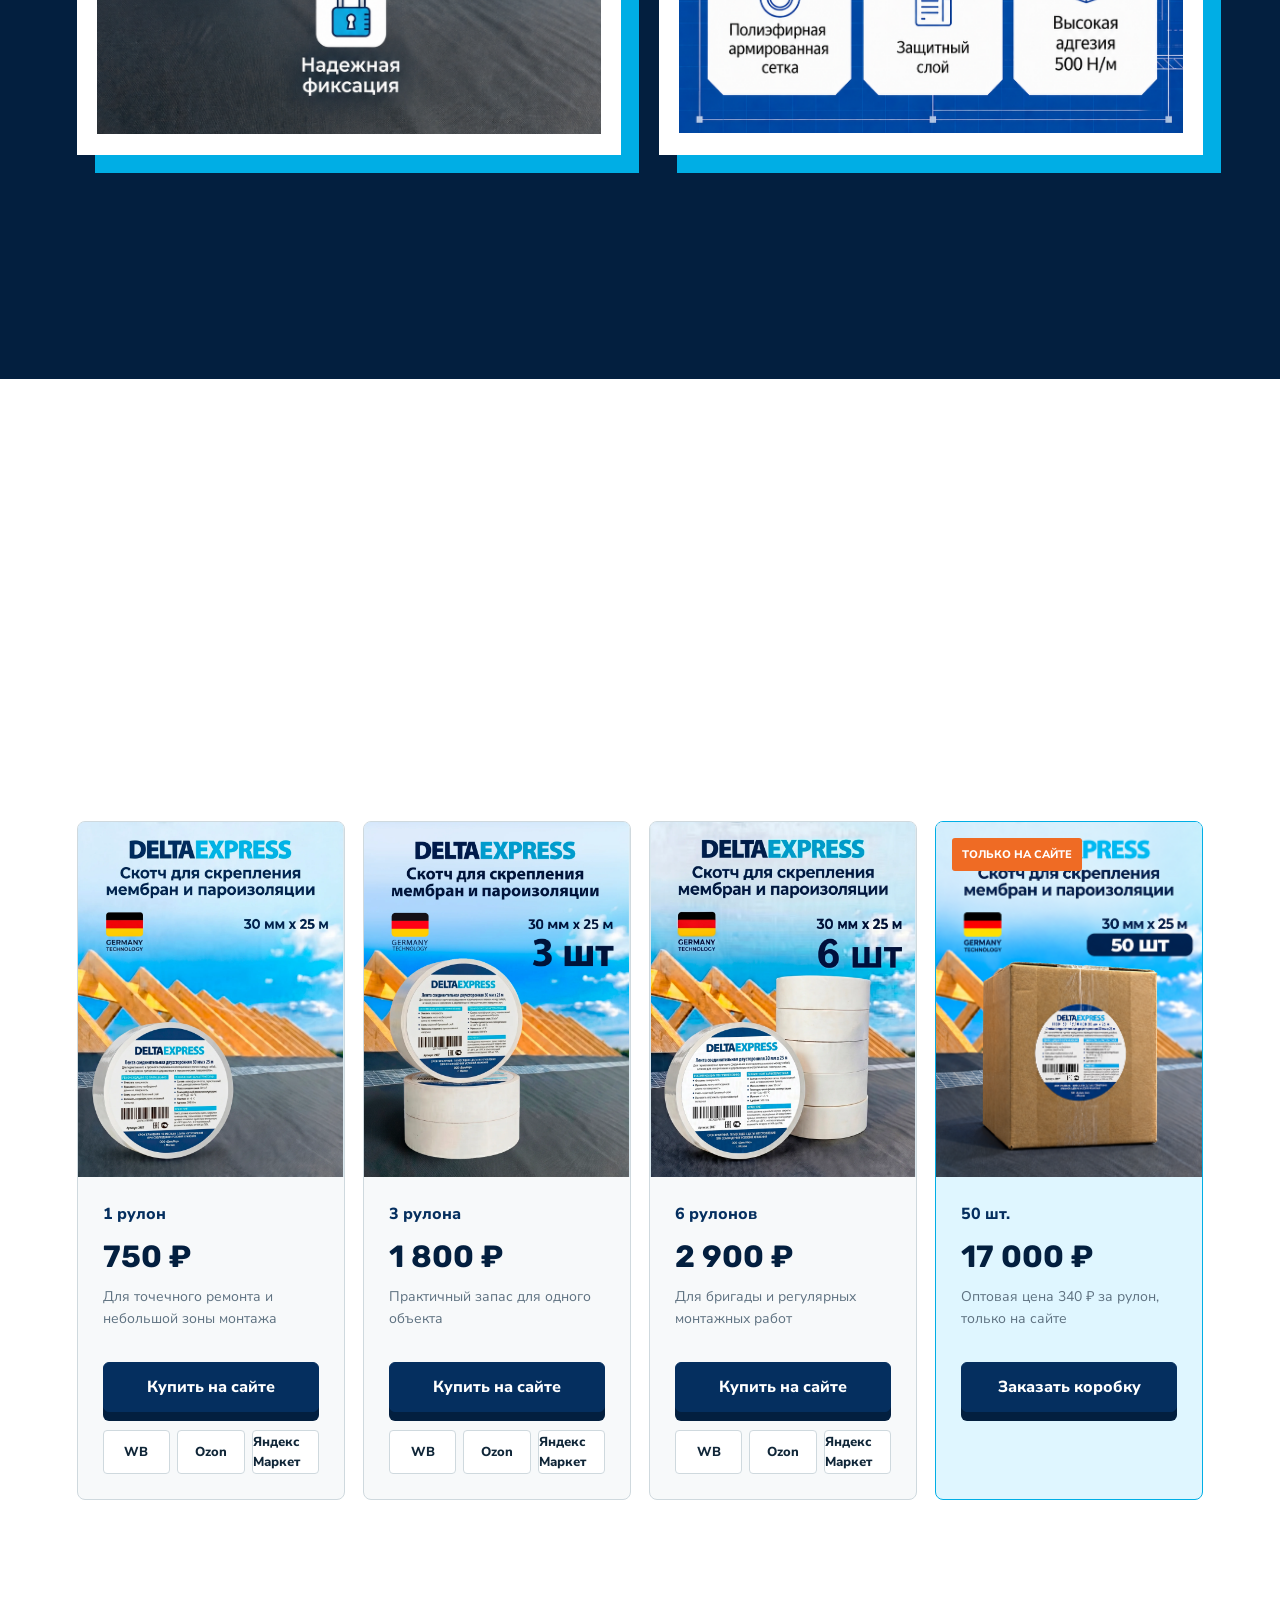
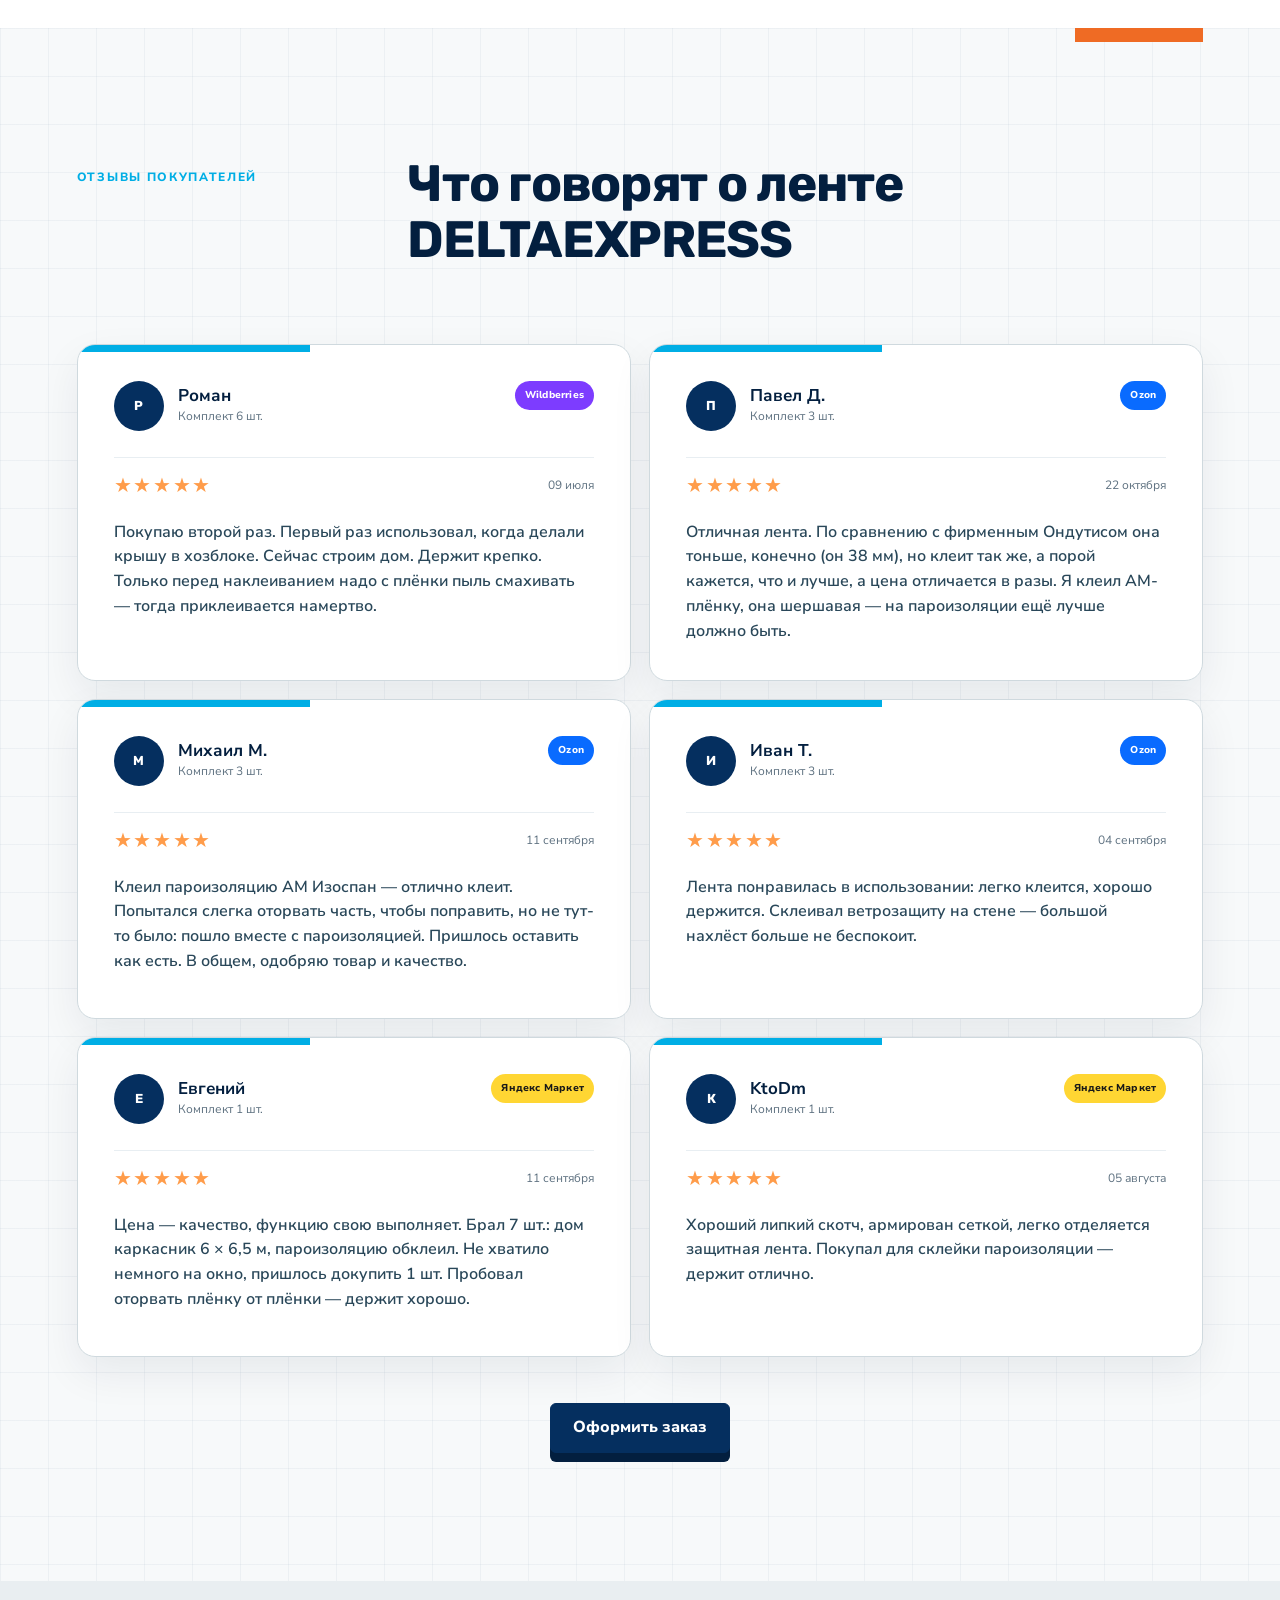
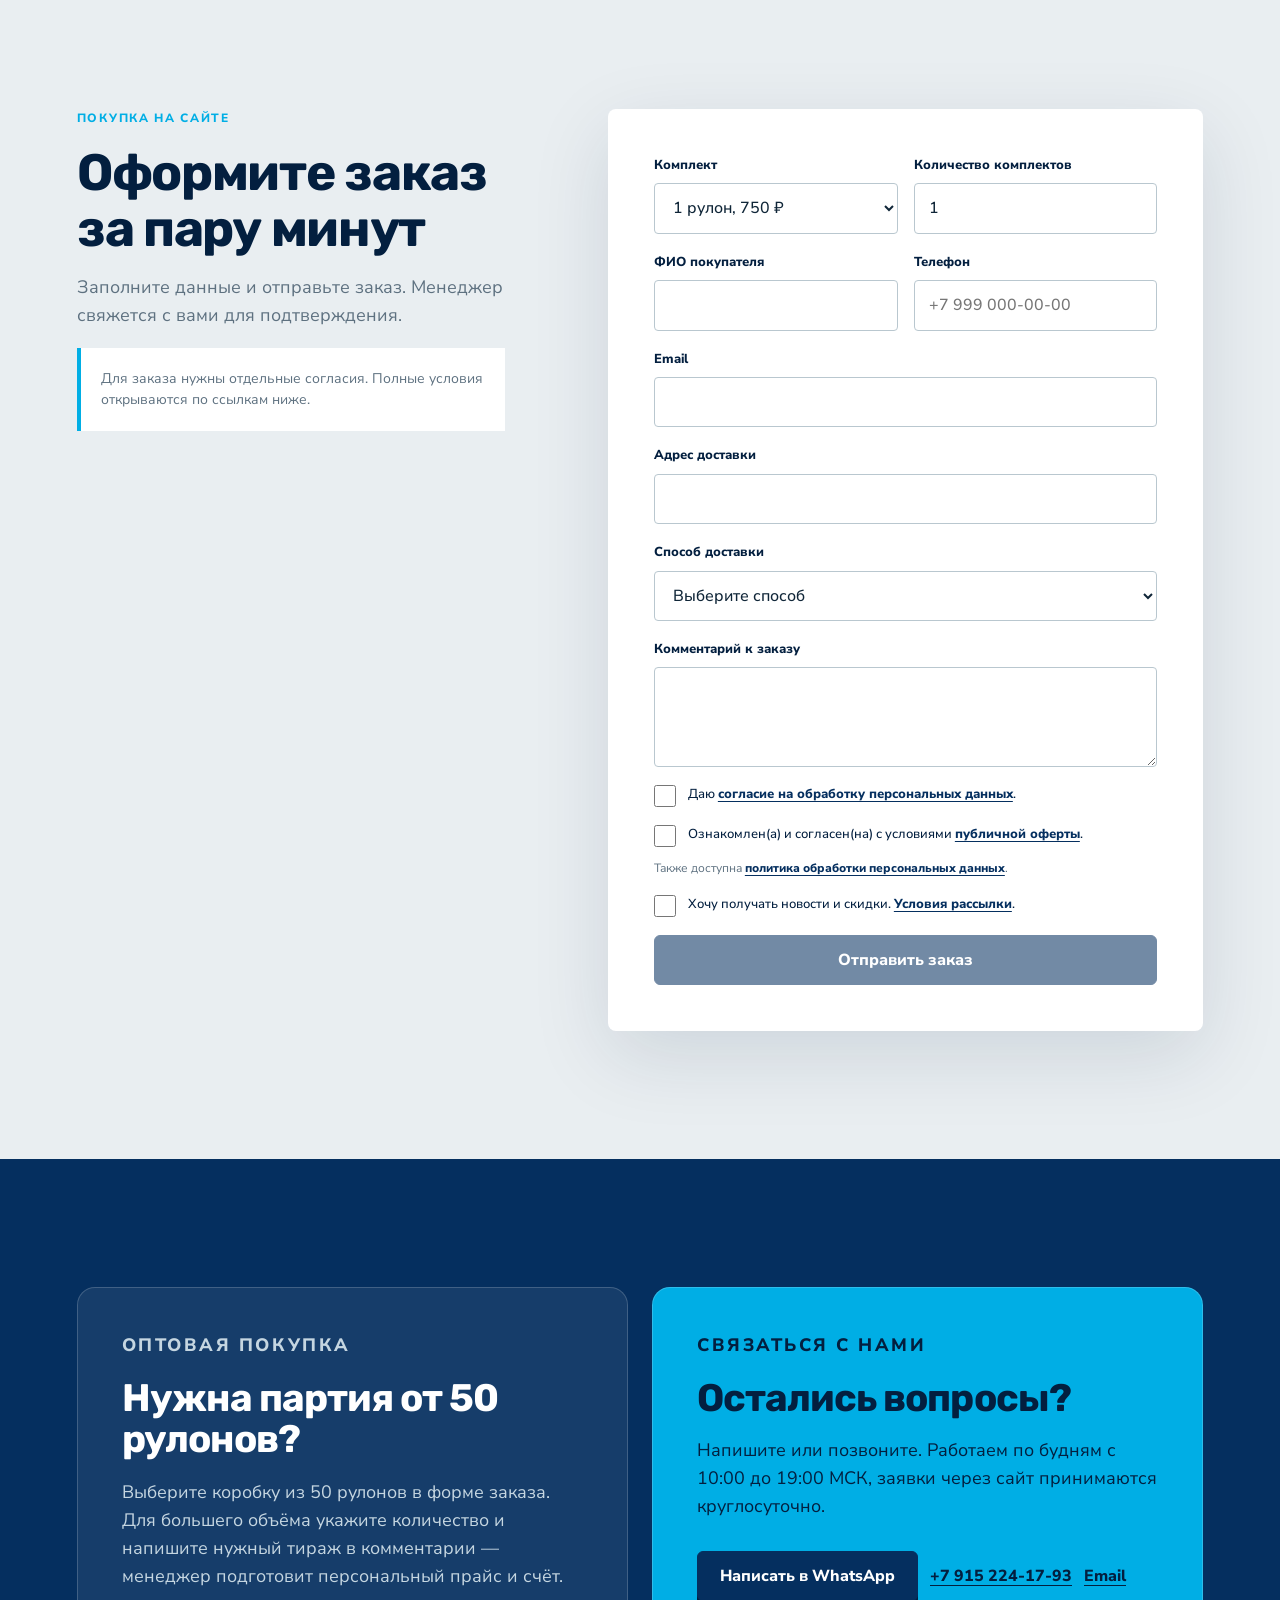
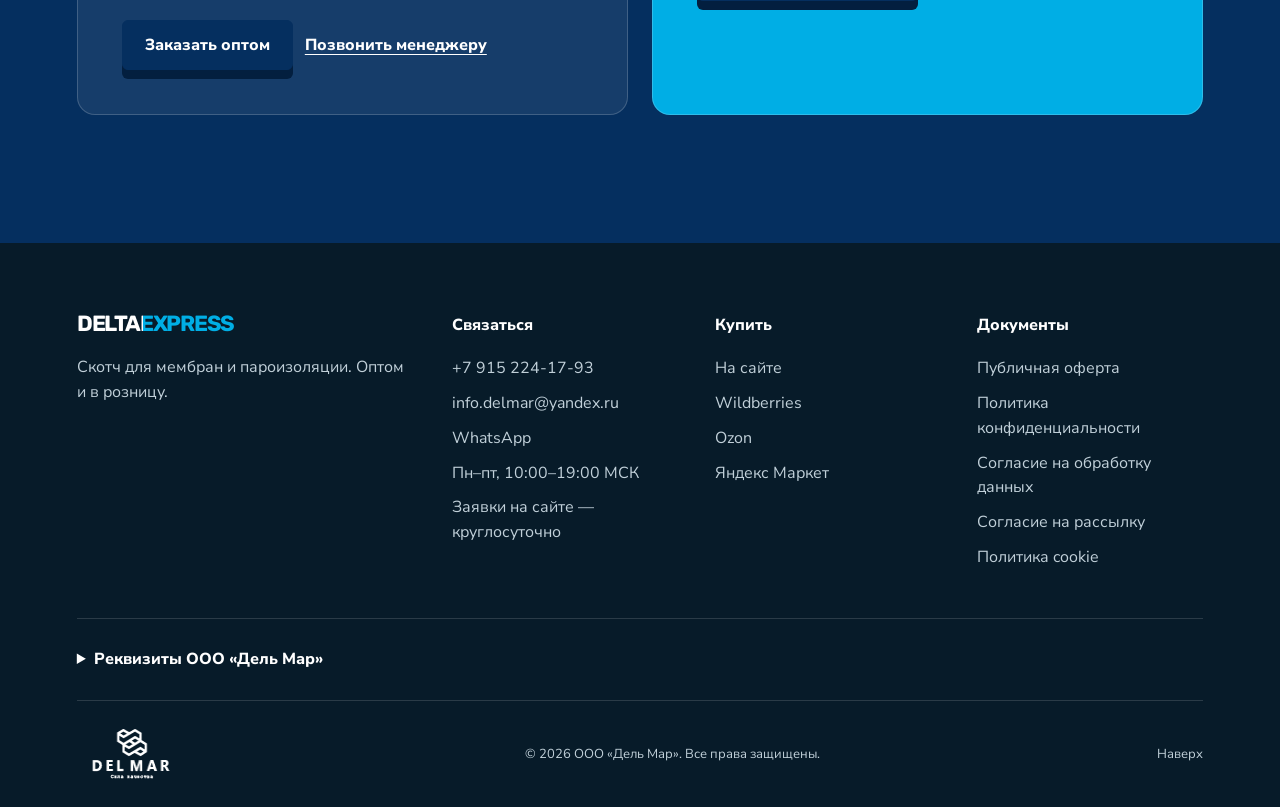
